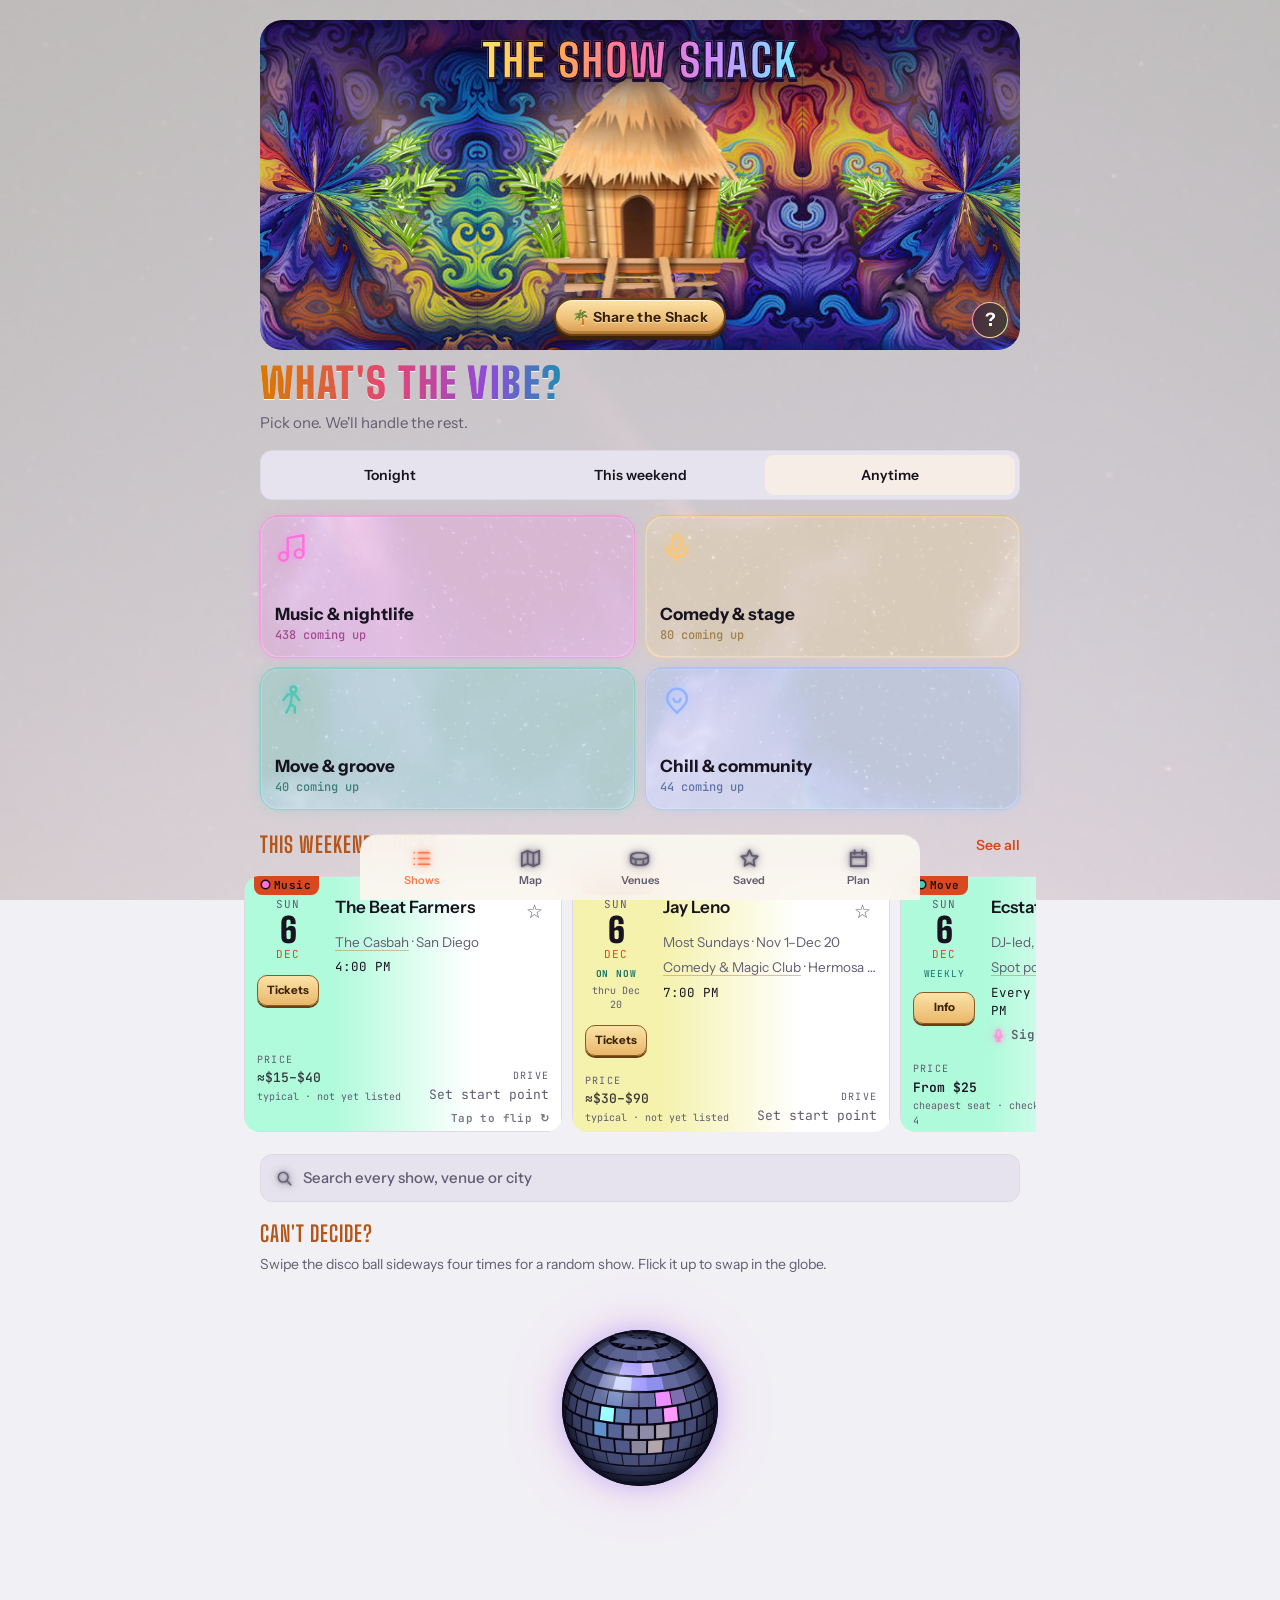
==== next.html @ 8b60d01c "Afters map layer includes pool spots (🎱, pink ring); hidden while the Pool chip is on so pins don't " ====
<!doctype html><html><head><meta charset=utf8><meta name=viewport content="width=device-width,initial-scale=1,viewport-fit=cover"><style>:root{color-scheme:light;box-sizing:border-box;padding-top:env(safe-area-inset-top,0px);padding-bottom:env(safe-area-inset-bottom,0px)}html{scroll-padding-top:env(safe-area-inset-top,0px)}body{margin:0;padding:0;font:14px -apple-system,BlinkMacSystemFont,sans-serif;background:#fff;color:#000}img{max-width:100%}[hidden]:not([hidden=until-found i]){display:none!important}</style><title>The Show Shack</title>
<link rel="stylesheet" href="app.css?v=22">
<link rel="stylesheet" href="b.css?v=21">
<link rel="stylesheet" href="night.css?v=5">
<script>window.NIGHT_BETA=true;window.NIGHT_HASH=location.hash;window.UI_B=true;document.documentElement.classList.add("ui-b");</script>
<link rel="manifest" href="manifest.webmanifest">
<link rel="apple-touch-icon" href="apple-touch-icon.png?v=2">
<link rel="icon" type="image/png" href="icon-192.png?v=2">
<meta name="apple-mobile-web-app-title" content="The Show Shack">
<meta name="apple-mobile-web-app-capable" content="yes">
<meta name="mobile-web-app-capable" content="yes">
<meta name="apple-mobile-web-app-status-bar-style" content="black-translucent">
<meta name="theme-color" content="#2a1b4a">
<meta name="description" content="SoCal shows, raves, comedy, open mics, ecstatic dance and more, with prices and drive times.">
<meta property="og:title" content="The Show Shack">
<meta property="og:description" content="SoCal shows with prices and drive times. No login needed.">
<meta property="og:image" content="https://lukegiannelli.github.io/showshack/icon-512.png">
</head><body>
<svg width="0" height="0" style="position:absolute" aria-hidden="true" focusable="false"><defs><symbol id="i-flame" viewBox="0 0 24 24"><path d="M12 2.5c.6 3-1.2 4.6-2.8 6.4C7.6 10.7 6 12.6 6 15.2c0 3.7 2.7 6.3 6 6.3s6-2.6 6-6.3c0-2.4-1.2-4.3-2.6-5.700-.3 1.4-1 2.3-2 2.800.5-3.700-.5-6.700-1.400-9.800Z"/><path d="M12 21.500c-1.700 0-3-1.200-3-3 0-1.700 1.300-2.500 2-3.800.7 1.200 2 1.800 2 3.800 0 1.800-.3 3-1 3Z"/></symbol><symbol id="i-car" viewBox="0 0 24 24"><path d="M3 16.5v-4l2-1 2-4.4c.3-.7.9-1.1 1.7-1.1h6.6c.8 0 1.4.4 1.7 1.1l2 4.4 2 1v4a1 1 0 0 1-1 1h-1.3M3 16.5a1 1 0 0 0 1 1h1.3M8.8 17.5h6.4M7 11.6h10M5.2 17.5a1.8 1.8 0 1 0 3.6 0 1.8 1.8 0 0 0-3.6 0M15.2 17.5a1.8 1.8 0 1 0 3.6 0 1.8 1.8 0 0 0-3.6 0"/></symbol><symbol id="i-fuel" viewBox="0 0 24 24"><path d="M5 21V4.5A1.5 1.5 0 0 1 6.5 3h6A1.5 1.5 0 0 1 14 4.5V21M4 21h11M7.5 6.5h4v3.5h-4zM14 9h2a2 2 0 0 1 2 2v5.2a1.5 1.5 0 0 0 3 0V9l-2.6-2.6"/></symbol><symbol id="i-food" viewBox="0 0 24 24"><path d="M6 3v6.5a2.5 2.5 0 0 0 5 0V3M8.5 3v18M17 21V3c-2.4 1.6-3.5 4.2-3.5 7.5H17"/></symbol><symbol id="i-drink" viewBox="0 0 24 24"><path d="M4 4h16l-8 9.5zM12 13.5V21M8 21h8M15.5 2.5L13 7.5"/></symbol><symbol id="i-home" viewBox="0 0 24 24"><path d="M3 11.5L12 3.5l9 8M5.5 10v10.5h13V10M10 20.5v-6h4v6"/></symbol><symbol id="i-money" viewBox="0 0 24 24"><path d="M12 3a9 9 0 1 0 0 18 9 9 0 0 0 0-18zM14.6 9.2c-.6-.9-1.6-1.3-2.6-1.3-1.5 0-2.6.8-2.6 2s1.2 1.7 2.6 2 2.6.8 2.6 2-1.1 2-2.6 2c-1 0-2-.4-2.6-1.3M12 6.2v1.7M12 16.1v1.7"/></symbol><symbol id="i-list" viewBox="0 0 24 24"><path d="M9 6h11M9 12h11M9 18h11M4.5 6h.01M4.5 12h.01M4.5 18h.01"/></symbol><symbol id="i-map" viewBox="0 0 24 24"><path d="M3 6.5l6-2.5 6 2.5 6-2.5v13.5l-6 2.5-6-2.5-6 2.5zM9 4v13.5M15 6.5V20"/></symbol><symbol id="i-venue" viewBox="0 0 24 24"><path d="M3 9.5c0-2 4-3.5 9-3.5s9 1.5 9 3.5v6c0 2-4 3.5-9 3.5s-9-1.5-9-3.5zM3 9.5c0 2 4 3.5 9 3.5s9-1.5 9-3.5M8 14.8v3.5M16 14.8v3.5"/></symbol><symbol id="i-dice" viewBox="0 0 24 24"><path d="M6 4h12a2 2 0 0 1 2 2v12a2 2 0 0 1-2 2H6a2 2 0 0 1-2-2V6a2 2 0 0 1 2-2zM8.5 8.5h.01M15.5 8.5h.01M12 12h.01M8.5 15.5h.01M15.5 15.5h.01"/></symbol><symbol id="i-chart" viewBox="0 0 24 24"><path d="M4 3.5V20h16.5M8 16v-4.5M12 16V7.5M16 16V10M20 16V5"/></symbol><symbol id="i-moon" viewBox="0 0 24 24"><path d="M20 14.5A8.5 8.5 0 1 1 9.5 4a7 7 0 0 0 10.5 10.5z"/></symbol><symbol id="i-sun" viewBox="0 0 24 24"><path d="M12 8a4 4 0 1 0 0 8 4 4 0 0 0 0-8zM12 2.5v2.2M12 19.3v2.2M2.5 12h2.2M19.3 12h2.2M5.3 5.3l1.6 1.6M17.1 17.1l1.6 1.6M18.7 5.3l-1.6 1.6M6.9 17.1l-1.6 1.6"/></symbol><symbol id="i-share" viewBox="0 0 24 24"><path d="M12 15V4M8 8l4-4 4 4M5 13v6.5h14V13"/></symbol><symbol id="i-mic" viewBox="0 0 24 24"><path d="M12 3a3 3 0 0 1 3 3v6a3 3 0 0 1-6 0V6a3 3 0 0 1 3-3zM6 11a6 6 0 0 0 12 0M12 17v4M9 21h6"/></symbol><symbol id="i-ticket" viewBox="0 0 24 24"><path d="M3.5 8V6.5h17V8a2.5 2.5 0 0 0 0 5v.5a2.5 2.5 0 0 0 0 4.5v1.5h-17V18a2.5 2.5 0 0 0 0-4.5V13a2.5 2.5 0 0 0 0-5zM14 6.5v2M14 11v2M14 15.5v2"/></symbol><symbol id="i-taxi" viewBox="0 0 24 24"><path d="M3 17v-4l2-1 2-4.2c.3-.7.9-1.1 1.7-1.1h6.6c.8 0 1.4.4 1.7 1.1l2 4.2 2 1v4a1 1 0 0 1-1 1h-1.3M3 17a1 1 0 0 0 1 1h1.3M8.8 18h6.4M7 12h10M10 3.2h4M5.2 18a1.8 1.8 0 1 0 3.6 0 1.8 1.8 0 0 0-3.6 0M15.2 18a1.8 1.8 0 1 0 3.6 0 1.8 1.8 0 0 0-3.6 0"/></symbol><symbol id="i-train" viewBox="0 0 24 24"><path d="M7.5 3h9A2.5 2.5 0 0 1 19 5.5v9a3.5 3.5 0 0 1-3.5 3.5h-7A3.5 3.5 0 0 1 5 14.5v-9A2.5 2.5 0 0 1 7.5 3zM5 11h14M8.5 18l-2 3M15.5 18l2 3M8.5 14.5h.01M15.5 14.5h.01"/></symbol><symbol id="i-parking" viewBox="0 0 24 24"><path d="M5 3h14a2 2 0 0 1 2 2v14a2 2 0 0 1-2 2H5a2 2 0 0 1-2-2V5a2 2 0 0 1 2-2zM9.5 17V7.5h3.8a2.8 2.8 0 0 1 0 5.6H9.5"/></symbol><symbol id="i-pin" viewBox="0 0 24 24"><path d="M9 3h6l-1 6 3 3.2v1.3H7v-1.3L10 9zM12 13.5V21"/></symbol><symbol id="i-sprout" viewBox="0 0 24 24"><path d="M12 21v-8M12 13c0-4-3-6-7-6 0 4 3 6 7 6zM12 15.5c0-3 2.5-5 6-5 0 3.5-2.5 5-6 5z"/></symbol><symbol id="i-hand" viewBox="0 0 24 24"><path d="M9 11.5V5.5a1.5 1.5 0 0 1 3 0V10M12 9.5V4.5a1.5 1.5 0 0 1 3 0V10M15 9.5V6.5a1.5 1.5 0 0 1 3 0v6c0 4.2-2.2 7.5-6.2 7.5-3 0-4.5-1.5-6-4L4 12.4a1.4 1.4 0 0 1 2.3-1.6L9 13.5"/></symbol><symbol id="i-palm" viewBox="0 0 24 24"><path d="M12.5 21c0-5.5.2-8.5 1-12M13.5 9C15.4 5.3 19 4.8 21 7c-3-.4-5.4.6-7.5 2zM13.5 9C11.6 5.3 8 4.3 4.5 6.2c3 .2 6 1.5 9 2.8zM13.5 9c-2.6.9-4 3.8-3.6 6.6M13.5 9c2.4 1.8 3.8 4.6 3.2 7.2"/></symbol><symbol id="i-bell" viewBox="0 0 24 24"><path d="M6 16.5V11a6 6 0 0 1 12 0v5.5l1.5 2h-15zM10 20.5a2 2 0 0 0 4 0"/></symbol><symbol id="i-cal" viewBox="0 0 24 24"><path d="M4 6h16v14H4zM4 10.5h16M8 3.5v4M16 3.5v4"/></symbol><symbol id="i-search" viewBox="0 0 24 24"><path d="M11 4.5a6.5 6.5 0 1 0 0 13 6.5 6.5 0 0 0 0-13zM16 16l5 5"/></symbol><symbol id="i-cloud" viewBox="0 0 24 24"><path d="M7 18a4 4 0 0 1-.5-8 5.5 5.5 0 0 1 10.6 1.2A3.4 3.4 0 0 1 17 18z"/></symbol><symbol id="i-partly" viewBox="0 0 24 24"><path d="M8.5 3v1.4M3 8.8h1.4M4.6 4.9l1 1M12.4 4.9l-1 1M5.3 12.6a3.6 3.6 0 1 1 6.4-2.9M9.8 21a3.6 3.6 0 0 1-.3-7.2 5 5 0 0 1 9.4 1.1A3.1 3.1 0 0 1 18.5 21z"/></symbol><symbol id="i-fog" viewBox="0 0 24 24"><path d="M7 14a4 4 0 0 1-.5-7.5 5.5 5.5 0 0 1 10.6 1A3.3 3.3 0 0 1 17 14zM5 17.5h14M8 21h8"/></symbol><symbol id="i-rain" viewBox="0 0 24 24"><path d="M7 15a4 4 0 0 1-.5-8 5.5 5.5 0 0 1 10.6 1.2A3.4 3.4 0 0 1 17 15zM8.5 18l-1 2.5M12.5 18l-1 2.5M16.5 18l-1 2.5"/></symbol><symbol id="i-snow" viewBox="0 0 24 24"><path d="M7 15a4 4 0 0 1-.5-8 5.5 5.5 0 0 1 10.6 1.2A3.4 3.4 0 0 1 17 15zM8.5 18.5h.01M12 20.5h.01M15.5 18.5h.01M8.5 21.5h.01M15.5 21.5h.01"/></symbol><symbol id="i-storm" viewBox="0 0 24 24"><path d="M7 15a4 4 0 0 1-.5-8 5.5 5.5 0 0 1 10.6 1.2A3.4 3.4 0 0 1 17 15zM12.8 12.5l-2.6 4h3l-2 4.5"/></symbol></defs></svg>
<script>const ni=(n,x)=>'<svg class="ni ni-'+n+(x||"")+'" viewBox="0 0 24 24" aria-hidden="true"><use href="#i-'+n+'"/></svg>';</script>


<meta name="claude:viewport-fit-sides" content="cover">
<link rel="preconnect" href="https://fonts.googleapis.com">
<link rel="stylesheet" href="https://fonts.googleapis.com/css2?family=Big+Shoulders+Display:wght@700;900&family=Instrument+Sans:wght@400;500;600&family=JetBrains+Mono:wght@400;600&display=swap">

<div class="wrap">
  <header>
    <div class="hutart" aria-hidden="false"><button type="button" class="hutbtn" id="hutBtn" aria-label="Play the Shack song" aria-pressed="false"><img src="hut.webp?v=2" alt="" draggable="false"></button></div>
    <h1 class="shack-title">The Show Shack</h1>
    <button type="button" class="shack-share" id="shareApp">🌴 Share the Shack</button>
    <button type="button" class="binfo-btn" id="bInfoBtn" aria-label="Where the Shack gets its info" aria-haspopup="dialog">?</button>
  </header>
  <p class="songcredit" id="songCredit" hidden>♪ “Brain Dance” Kevin MacLeod (incompetech.com) · <a href="https://creativecommons.org/licenses/by/4.0/" target="_blank" rel="noopener">CC BY 4.0</a></p>
  <div class="getapp" id="getApp" hidden>
    <img src="apple-touch-icon.png?v=2" alt="" width="40" height="40">
    <span><b>The Show Shack app</b><small>Free · opens full screen from your home screen</small></span>
    <button type="button" class="getbtn" id="getBtn">Get</button>
    <button type="button" class="getx" id="getX" aria-label="Not now">✕</button>
  </div>
  <div class="sheetbg" id="sheetBg" hidden></div>
  <div class="sheet" id="sheet" role="dialog" aria-modal="true" aria-labelledby="sheetTitle" hidden>
    <div class="grab"></div>
    <div class="sheethead"><img src="apple-touch-icon.png?v=2" alt="" width="56" height="56"><div><h2 id="sheetTitle">Get The Show Shack</h2><p>Free. No App Store, no login.</p></div></div>
    <div id="sheetBody"></div>
    <button type="button" class="sheetdone" id="sheetDone">Got it</button>
  </div>

  <section id="bHome" class="bhome" aria-label="Pick a vibe">
    <div class="bhello"><h2>What's the vibe?</h2><p>Pick one. We'll handle the rest.</p></div>
    <div class="bseg" id="bWhenHome" role="group" aria-label="When"></div>
    <div class="btiles" id="bTiles"></div>
    <div class="bpicks"><div class="bpicks-h"><h2 class="bsec">This weekend's picks</h2><button type="button" class="blink" id="bAllWeekend">See all</button></div><div class="bpick-row" id="bPicks"></div></div>
    <button type="button" class="bsearchall" id="bSearchAll"><svg class="ni" viewBox="0 0 24 24" aria-hidden="true"><use href="#i-search"/></svg> Search every show, venue or city</button>
    <div class="bspins" id="bSpins" hidden><div class="bpicks-h"><h2 class="bsec">Your disco picks</h2><button type="button" class="blink" id="bSpinClear">Clear</button></div><div class="bpick-row" id="bSpinRow"></div></div>
        <div class="bdisco-h"><h2 class="bsec">Can't decide?</h2><p>Swipe the disco ball sideways four times for a random show.</p></div>
  </section>
  <div class="bbar" id="bBar" hidden>
    <div class="bbar-top"><button type="button" class="bback" id="bBack" aria-label="Back to vibes"><svg viewBox="0 0 24 24" aria-hidden="true"><path d="m15 5-7 7 7 7"/></svg></button><div class="btitle"><h1 id="bTitle">Shows</h1><span class="blbl" id="bCount"></span></div></div>
    <div class="bseg" id="bWhenRes" role="group" aria-label="When"></div>
    <div class="bsubs" id="bSubs"></div>
    <div class="btools" id="bTools"><button type="button" class="chip bfbtn" id="bFilt" aria-expanded="false">Filters</button></div>
  </div>
  <div class="shack-meta">
    <p class="tagline">Concerts, raves, clubs, comedy, theater &amp; festivals across Southern California</p>
    <p class="stats"><span id="refreshed">Loading…</span><span class="dot">·</span><span id="count"></span></p>
  </div>

  <div class="bbudget-h"><h1>Plan your night</h1><p>Where you leave from, who's rolling with you, and what you want to spend. Drive times, the map rings and every Night out price use these.</p></div>
  <section class="start" aria-label="Starting point">
    <canvas class="waterfx" aria-hidden="true"></canvas>
    <div class="start-view" id="startView">
      <span class="label">Drive times from</span>
      <span id="startLabel" class="start-label">Not set</span>
      <button type="button" class="chip" id="startEdit">Set start point</button>
      <label class="range" for="carSel"><span class="label"><svg class="ni ni-car" viewBox="0 0 24 24" aria-hidden="true"><use href="#i-car"/></svg> Carpool</span>
        <select id="carSel"><option value="1">Just me</option><option value="2">2 people</option><option value="3">3 people</option><option value="4">4 people</option><option value="5">5 people</option></select></label>
      <div class="costbar">
        <label class="cf" for="mpgIn"><span class="label"><svg class="ni ni-fuel" viewBox="0 0 24 24" aria-hidden="true"><use href="#i-fuel"/></svg> Driver MPG</span><input id="mpgIn" type="number" inputmode="decimal" min="5" max="150" step="1"></label>
        <label class="cf" for="gasIn"><span class="label">$/gal</span><input id="gasIn" type="number" inputmode="decimal" min="1" max="15" step="0.05"></label>
        <label class="cf" for="foodSel"><span class="label"><svg class="ni ni-food" viewBox="0 0 24 24" aria-hidden="true"><use href="#i-food"/></svg> Food</span><select id="foodSel"><option value="0">Skip</option><option value="15">Quick bite ~$15</option><option value="30">Sit-down ~$30</option><option value="60">Nice dinner ~$60</option></select></label>
        <label class="cf" for="drinkSel"><span class="label"><svg class="ni ni-drink" viewBox="0 0 24 24" aria-hidden="true"><use href="#i-drink"/></svg> Drinks each</span><select id="drinkSel"><option value="0">None</option><option value="1">1</option><option value="2">2</option><option value="3">3</option><option value="4">4+</option></select></label>
        <label class="cf" for="homeSel"><span class="label"><svg class="ni ni-home" viewBox="0 0 24 24" aria-hidden="true"><use href="#i-home"/></svg> Getting home</span><select id="homeSel"><option value="drive">Sober driver</option><option value="ride">Rideshare</option><option value="transit">Transit</option></select></label>
        <label class="cf" for="budgetIn"><span class="label"><svg class="ni ni-money" viewBox="0 0 24 24" aria-hidden="true"><use href="#i-money"/></svg> Monthly fun budget $</span><input id="budgetIn" type="number" inputmode="numeric" min="0" step="10" placeholder="none"></label>
      </div>
      <button type="button" class="budget wbox" id="budgetBar" hidden><canvas class="waterfx" aria-hidden="true"></canvas></button>
      
    </div>
    <form class="start-form" id="startForm" hidden>
      <label for="startAddr" class="label">Your address or city</label>
      <div class="row">
        <input id="startAddr" type="text" autocomplete="street-address" placeholder="e.g. 123 Main St, Costa Mesa">
        <button type="submit" class="chip save" id="startSave">Save</button>
        <button type="button" class="chip" id="startCancel">Cancel</button>
      </div>
      <p class="hint" id="startMsg">Only you can see this. It's saved to your account, not shared with anyone the page is shared with.</p>
    </form>
  </section>

  <section class="add" aria-label="Add a show">
    <button type="button" class="chip save add-open" id="addOpen" hidden>＋ Add a show</button>
    <form id="addForm" class="add-form" hidden novalidate>
      <h2>Add a show</h2>
      <div class="grid">
        <label class="f wide" for="addTitle"><span class="label">Artist or event</span><input id="addTitle" type="text" placeholder="e.g. Friday night jazz jam"></label>
        <label class="f" for="addDate"><span class="label">Date</span><input id="addDate" type="date"></label>
        <label class="f" for="addTime"><span class="label">Time (optional)</span><input id="addTime" type="time"></label>
        <label class="f" for="addVenue"><span class="label">Venue</span><input id="addVenue" type="text" placeholder="e.g. Alex's Bar"></label>
        <label class="f" for="addCity"><span class="label">City</span><input id="addCity" type="text" placeholder="e.g. Long Beach"></label>
        <label class="f" for="addKind"><span class="label">Type</span><select id="addKind"><option value="concert">Concert</option><option value="club">Club / DJ night</option><option value="comedy">Comedy</option><option value="theater">Theater / arts</option><option value="festival">Festival / rave</option><option value="dance">Ecstatic dance</option><option value="contact">Contact improv</option><option value="sound">Sound bath</option><option value="drum">Drum circle</option></select></label>
        <label class="f" for="addGenre"><span class="label">Genre</span><select id="addGenre"><option value="">Not sure</option><option value="electronic">Electronic / house</option><option value="hiphop">Hip-hop / R&amp;B</option><option value="indie">Indie / rock</option><option value="reggae">Reggae / island</option><option value="latin">Latin</option><option value="pop">Pop / other</option></select></label>
        <label class="f" for="addPrice"><span class="label">Lowest price $ (optional)</span><input id="addPrice" type="number" min="0" step="1" inputmode="numeric" placeholder="0 = free"></label>
        <label class="f" for="addUrl"><span class="label">Link (optional)</span><input id="addUrl" type="url" placeholder="https://"></label>
      </div>
      <div class="row"><button type="submit" class="chip save" id="addSave">Continue on GitHub →</button><button type="button" class="chip" id="addCancel">Cancel</button></div>
      <p class="hint" id="addMsg">Only Luke can add shows. Added shows stay pinned to the top for everyone.</p>
    </form>
  </section>

  <div class="controls" role="region" aria-label="Filters">
    <label class="search" for="q">
      <svg width="18" height="18" viewBox="0 0 24 24" fill="none" stroke="currentColor" stroke-width="2.2" stroke-linecap="round" aria-hidden="true"><circle cx="11" cy="11" r="7"/><line x1="16.5" y1="16.5" x2="21" y2="21"/></svg>
      <input id="q" type="text" inputmode="search" enterkeyhint="search" autocomplete="off" placeholder="Search artist, venue or city" aria-label="Search artist, venue or city">
      <button type="button" id="qClear" hidden>Clear</button>
    </label>
    <div class="viewbar" id="viewBar"><span class="label">View</span>
      <button type="button" class="chip" id="vList" aria-pressed="true"><svg class="ni ni-list" viewBox="0 0 24 24" aria-hidden="true"><use href="#i-list"/></svg> List</button>
      <button type="button" class="chip" id="vMap" aria-pressed="false"><svg class="ni ni-map" viewBox="0 0 24 24" aria-hidden="true"><use href="#i-map"/></svg> Map</button>
      <button type="button" class="chip" id="vVen" aria-pressed="false"><svg class="ni ni-venue" viewBox="0 0 24 24" aria-hidden="true"><use href="#i-venue"/></svg> Venues</button>
      <button type="button" class="chip" id="vIns" aria-pressed="false" hidden><svg class="ni ni-chart" viewBox="0 0 24 24" aria-hidden="true"><use href="#i-chart"/></svg> Hivemind808 insights</button>
    </div>
    <div class="row" id="whenRow"><span class="label">When</span></div>
    <div class="row" id="kindRow"><span class="label">Show</span></div>
    <div class="row" id="genreRow"><span class="label">Genre</span></div>
    <div class="row">
      <label class="range" for="maxDrive"><span class="label">Max drive</span>
        <span class="rw"><input type="range" id="maxDrive" min="15" max="180" step="15" value="180"><i class="car" aria-hidden="true"></i></span>
        <output id="maxDriveOut">Any</output></label>
    </div>
    <div class="row" id="flagRow"><span class="label">Filter</span>
      <label class="range" for="sortBy"><span class="label">Sort</span>
        <select id="sortBy"><option value="date">Soonest</option><option value="drive">Closest</option><option value="price">Cheapest</option></select></label>
      <button type="button" class="chip" id="venueChip" aria-pressed="true" hidden></button>
    </div>
  </div>

  <button type="button" class="alertbar" id="alertBar" hidden></button>
  <section class="bmap" id="bMap" hidden aria-label="Show map">
    <div class="bmap-bar">
      <div class="bseg bmap-when" id="bMapWhen"></div>
      <div class="bmap-chips" id="bMapChips"></div>
    </div>
    <div class="bmap-stage">
      <div class="bmap-canvas" id="bMapCanvas" role="application" aria-label="Map of shows. Use the list under the map if you prefer."></div>
      <button type="button" class="bmap-start" id="bMapStart" hidden>📍 Set start point for drive rings</button>
      <div class="bmap-legend" id="bMapLegend" hidden></div>
      <div class="bmap-sheet" id="bMapSheet" hidden></div>
    </div>
    <div class="bmap-reach" id="bMapReach"></div>
  </section>
  <main id="list" class="list" aria-live="polite">
    <div class="empty"><strong>Loading shows…</strong>The list fills in from the daily refresh. Each row shows the date, venue, starting price and drive time from home.</div>
  </main>
  <section id="disco" class="disco" hidden aria-label="Surprise me">
    <div class="dstage">
      <div class="dball" id="dball" role="button" tabindex="0" aria-label="Surprise me: swipe the disco ball sideways four times">
        <canvas id="dcv" width="320" height="320"></canvas>
      </div>
      <i class="dflash"></i><div class="dsparks" id="dsparks"></div></div>
  </section>

</div>


<dialog class="binfo" id="bInfo" aria-labelledby="bInfoH">
  <div class="binfo-in">
    <button type="button" class="binfo-x" data-close aria-label="Close">✕</button>
    <p class="binfo-kick"><img class="bshack-ic" src="hut.webp?v=2" alt="">behind the shack</p>
    <h2 id="bInfoH">How the Shack knows</h2>
    <div class="binfo-stats"><span><b data-t="n">—</b>listings</span><span><b data-t="upd">daily</b>last refresh</span><span><b data-t="tmn">—</b>Ticketmaster checks</span></div>
    <ul class="binfo-list">
      <li><i aria-hidden="true">📡</i><div><b>Pulled from the source, every morning</b><p>Venue calendars and ticket sites (Ticketmaster, Gametime, TickPick, Eventbrite, Songkick, venue pages) get re-read daily. Shows that already happened drop off on their own.</p></div></li>
      <li><i aria-hidden="true">🏷️</i><div><b>Prices wear their date</b><p>“From $X · checked Nov 4” is the cheapest seat on that day. A “≈” price is a typical range, not a live listing. <span data-t="tm"></span></p></div></li>
      <li><i aria-hidden="true">🔁</i><div><b>Weekly nights get spot-checked</b><p>Of the <span data-t="rec">weekly and monthly series</span>, a batch gets re-checked every week. Older listings carry a “call ahead” note on the card.</p></div></li>
      <li><i aria-hidden="true">🎟️</i><div><b>The Shack doesn't sell tickets</b><p>Tickets and Info buttons go straight to the seller or organizer. Their price, their final say.</p></div></li>
    </ul>
    <p class="binfo-f">Artist names, logos and venue names belong to their owners and are shown just to help you find shows. If something should come down, tell Luke and it will.</p>
    <p class="binfo-f">Plans change last-minute. Peek at the seller's page before you buy or drive. Spot something off? Tell Luke 🤙</p>
    <button type="button" class="binfo-ok" data-close>Got it</button>
  </div>
</dialog>
<nav class="btabs" id="bTabs" aria-label="Sections">
  <button type="button" data-tab="shows" aria-current="page"><svg class="ni" viewBox="0 0 24 24" aria-hidden="true"><use href="#i-list"/></svg>Shows</button>
  <button type="button" data-tab="map"><svg class="ni" viewBox="0 0 24 24" aria-hidden="true"><use href="#i-map"/></svg>Map</button>
  <button type="button" data-tab="venues"><svg class="ni" viewBox="0 0 24 24" aria-hidden="true"><use href="#i-venue"/></svg>Venues</button>
  <button type="button" data-tab="saved"><svg class="ni" viewBox="0 0 24 24" aria-hidden="true"><path d="m12 3.5 2.6 5.4 5.9.8-4.3 4.1 1 5.8L12 16.8l-5.2 2.8 1-5.8-4.3-4.1 5.9-.8Z"/></svg>Saved</button>
  <button type="button" data-tab="budget"><svg class="ni" viewBox="0 0 24 24" aria-hidden="true"><use href="#i-cal"/></svg>Plan</button>
</nav>
<script src="app.js?v=23"></script>
<script src="b.js?v=18"></script>
<script src="night.js?v=5"></script>

<div id="bgfx" aria-hidden="true"><canvas></canvas><div class="ovl"></div></div>
<canvas id="nebfx" aria-hidden="true"></canvas>
<script src="bg.js?v=2"></script>

<script src="water.js?v=10"></script>

<script src="disco.js?v=4"></script>
<script src="nebula.js?v=12"></script>
</body></html>
---- app.css ----
/* Layout: a gig-listing column. Date stub on the left of each row, details right, drive + price as the scan line. */
:root{
  --bg:#F1F0F5; --surface:#FFFFFF; --ink:#17141F; --muted:#615C70; --line:#DCD9E4;
  --accent:#D9481F; --accent-ink:#FFFFFF; --drive:#14756B; --chip:#E6E3EE; --bee:#F2B705; --wing:#D5E8F2; --ov:rgba(241,240,245,.87); --glass:rgba(241,240,245,.5); --tintA:.34;
  --sold:#9A2F2F;
  --display:"Big Shoulders Display", "Arial Narrow", Impact, sans-serif;
  --body:"Instrument Sans", system-ui, -apple-system, "Segoe UI", sans-serif;
  --mono:"JetBrains Mono", ui-monospace, Menlo, Consolas, monospace;
}
@media (prefers-color-scheme: dark){:root:not([data-theme="light"]){
  --bg:#121019; --surface:#1C1926; --ink:#EEEBF5; --muted:#A39DB3; --line:#2E2A3A;
  --accent:#FF7A4D; --accent-ink:#1A0E08; --drive:#4FC7B6; --chip:#2A2636; --sold:#F08A8A; --bee:#FFC83D; --wing:#3A4A5C; --ov:rgba(18,16,25,.85); --glass:rgba(18,16,25,.5); --tintA:.38; color-scheme:dark}}
:root[data-theme="dark"]{
  --bg:#121019; --surface:#1C1926; --ink:#EEEBF5; --muted:#A39DB3; --line:#2E2A3A;
  --accent:#FF7A4D; --accent-ink:#1A0E08; --drive:#4FC7B6; --chip:#2A2636; --sold:#F08A8A; --bee:#FFC83D; --wing:#3A4A5C; --ov:rgba(18,16,25,.85); --glass:rgba(18,16,25,.5); --tintA:.38; color-scheme:dark}
*{box-sizing:border-box}
body{background:linear-gradient(var(--ov),var(--ov)),var(--sky) center top/100% auto no-repeat,#120F2A;color:var(--ink);font-family:var(--body);font-size:15px;line-height:1.45;
  padding-left:max(16px, env(safe-area-inset-left,0px));padding-right:max(16px, env(safe-area-inset-right,0px));padding-block:20px 48px}
.wrap{max-width:760px;margin:0 auto;display:flex;flex-direction:column;gap:18px}
header h1{font-family:var(--display);font-weight:900;font-size:clamp(40px,10vw,64px);line-height:.9;margin:0;letter-spacing:.5px;text-transform:uppercase;text-wrap:balance}
header h1 span{color:var(--accent)}
:root{--wave:url("wave.jpg?v=1");--sky:url("sky.jpg?v=1")}
header{background:var(--wave) center 20%/cover no-repeat;border-radius:14px;padding:22px 16px;display:flex;flex-direction:column;align-items:flex-start;gap:10px;box-shadow:0 1px 0 var(--line)}
header h1{background:var(--ink);color:var(--bg);padding:8px 14px 6px;border-radius:10px}
header .sub{margin-top:0;background:var(--surface);color:var(--muted);padding:6px 12px;border-radius:8px}

.sub{color:var(--muted);font-size:13px;margin-top:8px;display:flex;flex-wrap:wrap;gap:4px 12px}
.sub b{color:var(--ink);font-weight:600}
.controls{display:flex;flex-direction:column;gap:10px;position:sticky;top:env(safe-area-inset-top,0px);background:var(--glass);-webkit-backdrop-filter:blur(16px) saturate(1.3);backdrop-filter:blur(16px) saturate(1.3);margin-inline:calc(-1 * max(16px, env(safe-area-inset-left, 0px)));padding-inline:max(16px, env(safe-area-inset-left, 0px));padding-block:10px;z-index:5;border-bottom:1px solid var(--line)}
body::before{content:"";position:fixed;inset:0 0 auto;height:env(safe-area-inset-top,0px);z-index:10;background:var(--glass);-webkit-backdrop-filter:blur(16px);backdrop-filter:blur(16px)}
.controls{position:static;background:transparent;-webkit-backdrop-filter:none;backdrop-filter:none;border-bottom-color:transparent}
.controls.snap{transition:transform .22s cubic-bezier(.2,.7,.3,1),background-color .2s}
.controls.stuck{background:var(--glass);-webkit-backdrop-filter:blur(16px) saturate(1.3);backdrop-filter:blur(16px) saturate(1.3);border-bottom-color:var(--line)}
.controls.away{transform:translateY(calc(-100% - env(safe-area-inset-top,0px) - 4px))}
#ctlTop{height:1px;margin-bottom:-19px}
@media (prefers-reduced-motion:reduce){.controls,.controls.snap{transition:none}}
.row{display:flex;flex-wrap:wrap;gap:6px;align-items:center}
.label{font-family:var(--mono);font-size:10.5px;letter-spacing:.12em;text-transform:uppercase;color:var(--muted);margin-right:4px}
.chip{font:500 13px var(--body);border:1px solid transparent;background:var(--chip);color:var(--ink);padding:6px 11px;border-radius:999px;cursor:pointer}
.chip[aria-pressed="true"]{background:var(--ink);color:var(--bg)}
.chip:focus-visible,select:focus-visible,input:focus-visible,a:focus-visible{outline:2px solid var(--accent);outline-offset:2px}
select{font:500 13px var(--body);background:var(--chip);color:var(--ink);border:0;border-radius:8px;padding:6px 8px}
.range{display:flex;align-items:center;gap:8px;font-size:13px}
.range input{width:140px;accent-color:var(--accent)}
.range output{font-family:var(--mono);font-variant-numeric:tabular-nums;min-width:62px}
.month{font-family:var(--display);font-weight:700;font-size:26px;text-transform:uppercase;letter-spacing:.04em;margin:14px 0 4px;color:var(--muted)}
.list{display:flex;flex-direction:column;gap:10px}
.ev{display:grid;grid-template-columns:64px 1fr;gap:14px;background:var(--surface);border:1px solid var(--line);border-radius:10px;padding:12px}
.stub{display:flex;flex-direction:column;align-items:center;justify-content:flex-start;border-right:1px dashed var(--line);padding-right:12px;font-variant-numeric:tabular-nums}
.stub .dow{font-family:var(--mono);font-size:11px;letter-spacing:.1em;color:var(--muted)}
.stub .day{font-family:var(--display);font-weight:900;font-size:34px;line-height:1}
.stub .mon{font-family:var(--mono);font-size:11px;letter-spacing:.1em;color:var(--accent)}
.stub .thru{font-family:var(--mono);font-size:10px;color:var(--muted);margin-top:4px;text-align:center}
.body{min-width:0;display:flex;flex-direction:column;gap:6px}
.top{display:flex;gap:8px;align-items:flex-start;justify-content:space-between}
.ev h3{margin:0;font-size:17px;line-height:1.25;font-weight:600;text-wrap:balance}
.kind{flex:none;font-family:var(--mono);font-size:10px;letter-spacing:.1em;text-transform:uppercase;padding:3px 7px;border-radius:4px;background:var(--chip);color:var(--muted)}
.kind.fest{background:var(--accent);color:var(--accent-ink)}
.kind.mic{background:transparent;color:var(--drive);border:1px solid var(--drive)}
.kind.club{background:var(--ink);color:var(--bg)}
.kind.comedy{background:var(--bee);color:#1A1405}
.kind.theater{background:transparent;color:var(--accent);border:1px solid var(--accent)}
.kind.dance{background:var(--wing);color:var(--ink)}
.sides{grid-column:1/-1;display:flex;justify-content:space-between;align-items:flex-end;gap:12px;border-top:1px dashed var(--line);padding-top:8px;font-family:var(--mono);font-size:13px;font-variant-numeric:tabular-nums}
.side{display:flex;flex-direction:column;gap:2px;min-width:0}
.side.r{align-items:flex-end;text-align:right}
.sl{font-size:10px;letter-spacing:.12em;text-transform:uppercase;color:var(--muted)}
.side .price{font-weight:600;color:var(--ink)}
.side .drive{font-weight:600;color:var(--drive)}
.side .na{color:var(--muted)}
.side .est{font-weight:500;opacity:.85}
.side .pn{font-size:10px;color:var(--muted)}
.side .sold{color:var(--sold);font-weight:600}
/* card tint: left half = price, right half = drive time; green cheap/close to red pricey/far, blended in the middle */
.ev{background:linear-gradient(90deg,var(--lc,transparent) 0%,var(--lc,transparent) 28%,var(--rc,transparent) 72%,var(--rc,transparent) 100%),var(--surface)}
.legend{align-self:flex-start;display:flex;flex-wrap:wrap;align-items:center;gap:6px 10px;margin:0;padding:7px 12px;border-radius:8px;background:var(--surface);border:1px solid var(--line);font-size:12.5px;color:var(--muted)}
.legend b{color:var(--ink);font-weight:600}
.lg-bar{flex:none;width:72px;height:8px;border-radius:4px;background:linear-gradient(90deg,hsl(130 70% 45%),hsl(60 85% 50%),hsl(0 80% 52%))}
/* lock the page to vertical scrolling: nothing may be wider than the screen */
html{overflow-x:clip;overscroll-behavior-x:none;touch-action:pan-y pinch-zoom}
body{overflow-x:clip;overscroll-behavior-x:none}
.top h3{flex:1;min-width:0;overflow-wrap:anywhere}
.where,.note,.facts{min-width:0;overflow-wrap:anywhere}
.range{min-width:0;max-width:100%}
select{min-width:0;max-width:100%;text-overflow:ellipsis}
#venueSel{max-width:min(62vw,280px)}
.starbtn{flex:none;width:36px;height:36px;margin:-8px -8px 0 -2px;border:0;background:transparent;color:var(--muted);font-size:24px;line-height:1;cursor:pointer;border-radius:8px;transition:transform .15s}
.starbtn[aria-pressed="true"]{color:var(--accent)}
.starbtn:active{transform:scale(1.25)}
.starbtn:focus-visible{outline:2px solid var(--accent);outline-offset:0}
.stub .every{font-family:var(--mono);font-size:9.5px;letter-spacing:.08em;color:var(--drive);margin-top:4px;text-align:center;text-transform:uppercase}
.note{font-size:12px;color:var(--muted)}
.where{color:var(--muted);font-size:13.5px}
.facts{display:flex;flex-wrap:wrap;gap:6px 16px;font-family:var(--mono);font-size:12.5px;font-variant-numeric:tabular-nums}
.facts .drive{color:var(--drive);font-weight:600}
.facts .price{font-weight:600}
.facts .na{color:var(--muted);font-weight:400}
.facts .sold{color:var(--sold);font-weight:600}
.tags{display:flex;flex-wrap:wrap;gap:4px}
.tag{font-size:11.5px;color:var(--muted);border:1px solid var(--line);border-radius:999px;padding:1px 8px}
.links{display:flex;flex-wrap:wrap;gap:8px;margin-top:2px}
.links a{font:600 13px var(--body);text-decoration:none;padding:6px 12px;border-radius:7px;border:1px solid var(--line);color:var(--ink)}
/* Show Shack header: hut art fills the card, gradient title above the roof */
header{background:#1a0f33;isolation:isolate;aspect-ratio:1/1.25;max-height:640px;padding:18px 14px 14px;align-items:stretch;justify-content:space-between;gap:0;overflow:hidden;position:relative}
header::before{content:"";position:absolute;inset:0 0 auto 0;height:34%;background:linear-gradient(180deg,rgba(14,8,32,.55),rgba(14,8,32,0));pointer-events:none}
header h1.shack-title{position:relative;background:linear-gradient(90deg,#FFE66D 0%,#FFB347 22%,#FF6FA5 48%,#D08CFF 72%,#6FF0FF 100%);-webkit-background-clip:text;background-clip:text;color:transparent;-webkit-text-stroke:1.6px #170b2e;paint-order:stroke fill;filter:drop-shadow(0 3px 0 #170b2e) drop-shadow(0 0 14px rgba(10,4,24,.7));padding:0;border-radius:0;text-align:center;font-size:clamp(26px,8.4vw,58px);line-height:1;letter-spacing:1.5px;max-width:100%;padding:0 .12em;white-space:nowrap;text-wrap:nowrap;align-self:center}
header .sub{position:relative;background:rgba(18,10,38,.74);-webkit-backdrop-filter:blur(8px);backdrop-filter:blur(8px);color:#ddd6ee;border:1px solid rgba(255,255,255,.14);border-radius:12px;padding:8px 12px;margin-top:auto}
header .sub b{color:#fff}
header .sub .sharebtn{color:#fff;border-color:rgba(255,255,255,.35);background:rgba(255,255,255,.08)}
header .shack-share{position:relative;align-self:center;font:800 15px var(--body);letter-spacing:.3px;color:#3b2208;padding:11px 22px;border-radius:999px;cursor:pointer;
  background:repeating-linear-gradient(90deg,rgba(120,72,20,.10) 0 3px,rgba(255,255,255,0) 3px 9px),linear-gradient(180deg,#FBE3A8 0%,#EFC27A 55%,#D99A4E 100%);
  border:2px solid #6b3f12;box-shadow:inset 0 1px 0 rgba(255,255,255,.7),inset 0 -3px 0 rgba(107,63,18,.35),0 4px 0 #3b2208,0 8px 18px rgba(10,4,24,.55);
  text-shadow:0 1px 0 rgba(255,255,255,.55);transition:transform .08s,box-shadow .08s}
header .shack-share:active{transform:translateY(3px);box-shadow:inset 0 1px 0 rgba(255,255,255,.7),inset 0 -3px 0 rgba(107,63,18,.35),0 1px 0 #3b2208,0 4px 10px rgba(10,4,24,.5)}
.shack-meta{display:none;text-align:center;padding:10px 12px 2px;text-shadow:0 0 10px var(--bg),0 0 4px var(--bg)}
.shack-meta p{margin:0}
.shack-meta .tagline{font:600 14px var(--body);color:var(--ink);letter-spacing:.2px}
.shack-meta .stats{margin-top:3px;font-size:12.5px;color:var(--muted);display:flex;justify-content:center;gap:6px;flex-wrap:wrap}
.shack-meta .stats b{color:var(--ink)}

h1 .logo{height:1.05em;width:1.05em;border-radius:22%;vertical-align:-0.12em;margin-right:.3em}
.links a.tix{background:var(--ink);color:var(--bg);border-color:var(--ink)}
.sharebtn{font:600 13px var(--body);padding:6px 12px;border-radius:7px;border:1px solid var(--line);background:transparent;color:var(--ink);cursor:pointer}
.sub .sharebtn{padding:3px 10px;font-size:12px}
.card.hl .face{outline:3px solid var(--bee);outline-offset:2px;transition:outline-color 2s}
.copybox{position:fixed;left:12px;right:12px;bottom:calc(12px + env(safe-area-inset-bottom,0px));z-index:50;background:var(--surface);border:1px solid var(--line);border-radius:10px;padding:10px;box-shadow:0 6px 24px rgba(0,0,0,.18)}
.copybox textarea{width:100%;min-height:70px;font:13px var(--body);box-sizing:border-box}
.copybox button{margin-top:6px}
.search{display:flex;align-items:center;gap:8px;background:var(--surface);border:1px solid var(--line);border-radius:10px;padding:0 12px}
.search:focus-within{border-color:var(--accent)}
.search svg{flex:none;color:var(--muted)}
.search input{flex:1;min-width:0;border:0;outline:0;background:transparent;font:500 16px var(--body);color:var(--ink);padding:10px 0}
.search input::placeholder{color:var(--muted)}
.search button{flex:none;border:0;background:var(--chip);color:var(--ink);font:600 12px var(--body);border-radius:999px;padding:4px 10px;cursor:pointer}
.listen summary{list-style:none;cursor:pointer;font:600 13px var(--body);padding:6px 12px;border-radius:7px;border:1px solid var(--line);color:var(--ink);user-select:none}
.listen summary::-webkit-details-marker{display:none}
.listen summary:focus-visible{outline:2px solid var(--accent);outline-offset:2px}
.listen[open]{flex-basis:100%;order:1}
.listen[open] summary{display:inline-block;background:var(--chip)}
.listen .lm{display:flex;flex-wrap:wrap;gap:6px;margin-top:8px}
.links .listen .lm a{font-size:12.5px;padding:5px 11px}
.empty{background:var(--surface);border:1px dashed var(--line);border-radius:10px;padding:22px;color:var(--muted)}
.empty strong{display:block;color:var(--ink);font-size:16px;margin-bottom:4px}
.start{background:var(--surface);border:1px solid var(--line);border-radius:10px;padding:10px 12px}
.start-view{display:flex;flex-wrap:wrap;align-items:center;gap:6px 10px}
.start-label{font-weight:600;min-width:0;overflow-wrap:anywhere}
.start-form{display:flex;flex-direction:column;gap:8px}
.start-form input{flex:1 1 220px;min-width:0;font:500 15px var(--body);color:var(--ink);background:var(--bg);border:1px solid var(--line);border-radius:8px;padding:8px 10px}
.chip.save{background:var(--accent);color:var(--accent-ink)}
.chip:disabled{opacity:.6;cursor:default}
.hint{margin:0;font-size:12.5px;color:var(--muted)}
.hint.err{color:var(--sold)}
.foot{color:var(--muted);font-size:12px;border-top:1px solid var(--line);padding-top:12px}
@media (max-width:420px){.ev{grid-template-columns:52px 1fr;gap:10px}.stub .day{font-size:28px}.range input{width:110px}}
.add{display:flex;flex-direction:column;gap:10px}
.add-open{align-self:flex-start}
.add-form{background:var(--surface);border:1px solid var(--accent);border-radius:10px;padding:14px;display:flex;flex-direction:column;gap:12px}
.add-form h2{margin:0;font-family:var(--display);font-weight:700;font-size:24px;text-transform:uppercase;letter-spacing:.04em}
.add-form .grid{display:grid;grid-template-columns:repeat(auto-fit,minmax(150px,1fr));gap:10px}
.add-form .f{display:flex;flex-direction:column;gap:4px;min-width:0}
.add-form .f.wide{grid-column:1/-1}
.add-form input,.add-form select{width:100%;min-width:0;font:500 15px var(--body);color:var(--ink);background:var(--bg);border:1px solid var(--line);border-radius:8px;padding:8px 10px}
.ev.pick{border:1.5px solid var(--accent)}
.star{color:var(--accent)}
.month.pickh{color:var(--accent)}
.who{font-family:var(--mono);font-size:11px;letter-spacing:.06em;color:var(--accent);text-transform:uppercase}
.links button.rm{font:600 13px var(--body);padding:6px 12px;border-radius:7px;border:1px solid var(--line);background:transparent;color:var(--muted);cursor:pointer}
@media (prefers-reduced-motion:no-preference){.ev{transition:border-color .15s}.ev:hover{border-color:var(--muted)}}
.viewbar{display:flex;gap:6px;align-items:center;flex-wrap:wrap}
.alertbar{display:flex;align-items:center;gap:10px;background:var(--surface);border:1.5px solid var(--accent);border-radius:10px;padding:10px 12px;font-size:13.5px;cursor:pointer;text-align:left;color:var(--ink);font-family:var(--body);width:100%}
.alertbar b{color:var(--accent)}
.badge{font-family:var(--mono);font-size:11px;font-weight:600;padding:2px 7px;border-radius:4px;align-self:flex-start}
.badge.down{background:hsl(150 70% 40% / .16);color:hsl(150 70% 30%)}
.badge.up{background:hsl(10 80% 50% / .14);color:hsl(10 75% 42%)}
.badge.sale{background:hsl(45 95% 50% / .2);color:hsl(35 80% 30%)}
.tag.local{border-color:var(--drive);color:var(--drive)}
.tag.transit{border-color:hsl(140 55% 40%);color:hsl(140 55% 35%)}
.surprise{display:flex;flex-wrap:wrap;align-items:center;gap:8px;background:var(--surface);border:1.5px dashed var(--accent);border-radius:10px;padding:10px 12px;font-size:14px}
.surprise b{font-family:var(--display);text-transform:uppercase;letter-spacing:.04em;font-size:18px}
.scout{width:100%;border-collapse:collapse;font-size:12.5px}
.scout th{text-align:left;font-family:var(--mono);font-size:10px;letter-spacing:.08em;text-transform:uppercase;color:var(--muted);padding:4px 6px;border-bottom:1px solid var(--line)}
.scout td{padding:6px;border-bottom:1px dashed var(--line);vertical-align:top}
.scout td.n{font-family:var(--mono);white-space:nowrap}
.scout a{color:var(--accent);font-weight:600;text-decoration:none;white-space:nowrap}
.scoutwrap{overflow-x:auto;max-width:100%}
.scl{display:flex;flex-direction:column}
.links button.share{font:600 13px var(--body);padding:6px 12px;border-radius:7px;border:1px solid var(--line);background:transparent;color:var(--ink);cursor:pointer}
.sharebox{flex-basis:100%;font-size:12.5px;background:var(--chip);border-radius:8px;padding:8px 10px;white-space:pre-wrap;user-select:all}
.vol{font-size:12.5px}
.vol a{color:var(--accent);font-weight:600;text-decoration:none}
.clash{display:flex;flex-direction:column;gap:10px}
.clash .row select,.clash .row input{font:500 14px var(--body);background:var(--chip);color:var(--ink);border:0;border-radius:8px;padding:6px 8px}
.strip{display:grid;grid-template-columns:repeat(7,1fr);gap:4px}
.strip button{border:1px solid var(--line);background:var(--surface);border-radius:8px;padding:6px 2px;font:600 12px var(--mono);color:var(--ink);cursor:pointer;display:flex;flex-direction:column;align-items:center;gap:2px}
.strip button[aria-pressed="true"]{border-color:var(--accent);box-shadow:0 0 0 1.5px var(--accent)}
.strip .c{font-size:15px}
.cl-item{font-size:13px;padding:6px 0;border-bottom:1px dashed var(--line)}
.cl-item b{font-weight:600}
.sc{padding:10px 0;border-bottom:1px dashed var(--line);display:flex;flex-direction:column;gap:3px;font-size:13px;min-width:0;overflow-wrap:anywhere}
.sch{display:flex;justify-content:space-between;gap:8px;align-items:baseline}
.sch .n{font-family:var(--mono);font-size:12px;color:var(--muted);white-space:nowrap}
.scr{display:grid;grid-template-columns:92px 1fr;gap:8px}
.scr .k{font-family:var(--mono);font-size:10px;letter-spacing:.08em;text-transform:uppercase;color:var(--muted);padding-top:2px}
.sc a{color:var(--accent);font-weight:600;text-decoration:none}
.ins .sm{margin:0}
.tag.age{border-style:dashed}
.facts .night{color:var(--ink)}
.facts .leave{color:var(--accent);font-weight:600}
.lm a.cal{display:inline-block}
.map{background:var(--surface);border:1px solid var(--line);border-radius:12px;padding:10px;display:flex;flex-direction:column;gap:8px}
.map svg{width:100%;height:auto;display:block;border-radius:8px;touch-action:pan-y}
.map .sea{fill:hsl(205 60% 88%)}.map .land{fill:hsl(45 30% 96%);stroke:hsl(205 30% 70%);stroke-width:2}
.map .border{stroke:hsl(0 0% 60%);stroke-dasharray:4 4;stroke-width:1;fill:none}
.map .city{font:600 11px var(--body);fill:hsl(220 10% 45%)}
.map .pin{stroke:var(--surface);stroke-width:3;cursor:pointer}
.map .home{fill:var(--accent);stroke:#fff;stroke-width:4}
.map .cnt{font:700 9px var(--mono);fill:#111;pointer-events:none}
.map .mhint{font-size:12.5px;color:var(--muted);margin:0}
.ins{display:flex;flex-direction:column;gap:12px}
.ins section{background:var(--surface);border:1px solid var(--line);border-radius:12px;padding:12px 14px}
.ins h2{margin:0 0 4px;font-family:var(--display);font-size:20px;text-transform:uppercase;letter-spacing:.04em}
.ins h3{margin:0 0 8px;font-size:15px}
.ins .sm{font-size:12.5px;color:var(--muted);margin:0 0 8px}
.bar{display:grid;grid-template-columns:34% 1fr 8.6em;gap:8px;align-items:center;font-size:13px;margin:4px 0}
.bar .t{height:10px;border-radius:5px;background:var(--chip);overflow:hidden}.bar .t i{display:block;height:100%;background:var(--accent);border-radius:5px}
.bar .v{text-align:right;font-family:var(--mono);font-variant-numeric:tabular-nums;font-size:12.5px;white-space:nowrap}
.bar .k{overflow:hidden;text-overflow:ellipsis;white-space:nowrap}
@media (prefers-color-scheme:dark){:root:not([data-theme="light"]) .map .sea{fill:hsl(210 35% 22%)}:root:not([data-theme="light"]) .map .land{fill:hsl(230 12% 15%);stroke:hsl(210 25% 35%)}:root:not([data-theme="light"]) .map .city{fill:hsl(220 10% 70%)}:root:not([data-theme="light"]) .badge.down{color:hsl(150 60% 65%)}:root:not([data-theme="light"]) .badge.up{color:hsl(10 80% 70%)}:root:not([data-theme="light"]) .badge.sale{color:hsl(45 90% 70%)}}

/* ---- planning box: beach water, animated ---- */
.start{position:relative;overflow:hidden;isolation:isolate;border-color:rgba(255,255,255,.28);background:#6d7fa8 url(water.jpg?v=1) center/100% 100% no-repeat}
.start>:not(.waterfx){position:relative;z-index:1}
.start>.waterfx{position:absolute;inset:0;z-index:0;width:100%;height:100%;display:block;pointer-events:none}
.start::after{content:"";position:absolute;inset:0;z-index:0;pointer-events:none;background:linear-gradient(180deg,rgba(28,18,40,.34),rgba(28,18,40,.46))}
.start .label{text-shadow:0 0 2px rgba(20,10,30,.95),0 1px 8px rgba(20,10,30,.85)}
.start .start-label,.start .hint{text-shadow:0 1px 6px rgba(20,10,30,.7)}

/* ---- neon icons ---- */
.ni{width:1.2em;height:1.2em;vertical-align:-.24em;flex:none;fill:none;stroke:currentColor;stroke-width:1.8;stroke-linecap:round;stroke-linejoin:round;overflow:visible;filter:drop-shadow(0 0 1.5px currentColor) drop-shadow(0 0 5px color-mix(in srgb,currentColor 70%,transparent))}
.ni-mic{color:#ff8fd8}.ni-car{color:#5ee7ff}.ni-fuel{color:#ff9a3d}.ni-food{color:#ffd166}.ni-drink{color:#ff5fa8}.ni-home{color:#ffb347}.ni-money{color:#5dff9a}.ni-list{color:#e8e1ff}.ni-map{color:#5ee7ff}.ni-venue{color:#b69cff}.ni-dice{color:#ff6fb5}.ni-chart{color:#5ee7ff}.ni-moon{color:#b69cff}.ni-sun{color:#ffd23f}.ni-ticket{color:#ff6fb5}.ni-taxi{color:#ffe14d}.ni-train{color:#5ee7ff}.ni-pin{color:#ff5d73}.ni-parking{color:#6ea8ff}.ni-sprout{color:#6bff8f}.ni-hand{color:#ffb347}.ni-palm{color:#6bff8f}.ni-bell{color:#ffd23f}.ni-cal{color:#5ee7ff}.ni-search{color:#e8e1ff}.ni-cloud{color:#bfe3ff}.ni-partly{color:#ffd23f}.ni-fog{color:#bfe3ff}.ni-rain{color:#5ee7ff}.ni-snow{color:#e8f4ff}.ni-storm{color:#ffe14d}
.chip[aria-pressed="true"] .ni,.chip.save .ni,.daybtn .ni{color:#3a2347;filter:none}
.chip[aria-pressed="true"] .ni-pin{fill:rgba(58,35,71,.35)}
[aria-pressed="true"] .ni-pin{fill:color-mix(in srgb,currentColor 45%,transparent)}
.cdot{display:inline-block;width:.7em;height:.7em;border-radius:50%;vertical-align:-.04em;margin-right:2px}
.cdot.r{background:#ff4d6d;box-shadow:0 0 6px #ff4d6d}.cdot.o{background:#ff9a3d;box-shadow:0 0 6px #ff9a3d}.cdot.w{background:#e8e1ff;box-shadow:0 0 5px #e8e1ff}
/* ---- carpool cost bar ---- */
.costbar{flex-basis:100%;display:flex;flex-wrap:wrap;gap:8px 12px;align-items:center;padding-top:4px}
/* even spacing around the search bar: drop the empty add-a-show slot, 18px above and below */
.add:has(> #addOpen[hidden]):has(> #addForm[hidden]){display:none}
.add{display:none!important}   /* "Add a show" is switched off for now */
.controls{margin-top:-10px}
.controls .search{margin-bottom:8px}
.cf{display:flex;align-items:center;gap:6px}
.cf input{width:64px;font:500 16px var(--mono);background:var(--chip);color:var(--ink);border:0;border-radius:8px;padding:5px 8px;font-variant-numeric:tabular-nums}
.cf select{font-size:14px}
/* ---- flip cards ---- */
.card{perspective:1400px;-webkit-tap-highlight-color:transparent}
.flip{display:grid;transform-style:preserve-3d;-webkit-transform-style:preserve-3d;transition:transform .55s cubic-bezier(.2,.7,.3,1)}
.card.flipped .flip{transform:rotateY(180deg)}
.face{grid-area:1/1;-webkit-backface-visibility:hidden;backface-visibility:hidden;transform:rotateY(0deg)}
.face.back{transform:rotateY(180deg);display:flex;flex-direction:column;gap:8px;border-color:var(--accent);background:var(--surface)}
.card.flipped .front,.card:not(.flipped) .back{pointer-events:none}
@media (prefers-reduced-motion:reduce){.flip{transition:none}}
.facts .night{font:600 12.5px var(--mono);color:var(--ink);background:var(--chip);border:0;border-radius:999px;padding:2px 9px;cursor:pointer}
.back .bh{display:flex;justify-content:space-between;align-items:center}
.back .flipbtn{border:1px solid var(--line);background:transparent;color:var(--ink);border-radius:999px;width:32px;height:32px;font-size:16px;cursor:pointer}
.back h3{font-size:15px;margin:0;color:var(--muted);font-weight:600}
.nlist{display:flex;flex-direction:column}
.nl{display:grid;grid-template-columns:auto 1fr auto;gap:2px 10px;align-items:baseline;padding:7px 0;border-bottom:1px dashed var(--line)}
.nk{font-weight:600;font-size:14px;white-space:nowrap}
.nh{font-family:var(--mono);font-size:11px;color:var(--muted);min-width:0;overflow-wrap:anywhere}
.nv{font:600 14px var(--mono);font-variant-numeric:tabular-nums;text-align:right}
.ntot{display:flex;align-items:baseline;gap:10px;flex-wrap:wrap;padding-top:2px}
.ntot span:first-child{font-family:var(--mono);font-size:11px;letter-spacing:.12em;text-transform:uppercase;color:var(--muted)}
.ntot b{font:900 30px var(--display);color:var(--accent)}
.ntot .each{font:600 14px var(--mono);color:var(--drive)}
.nfoot{margin:0;font-size:12px;color:var(--muted)}
.splitbtn{font:inherit;font-weight:700;font-size:13px;padding:8px 12px;border-radius:999px;border:1px solid var(--accent);background:transparent;color:var(--accent);cursor:pointer;display:inline-flex;gap:6px;align-items:center}
.splitbtn .ni{width:16px;height:16px}
.nlast{margin:0;font-size:12.5px;line-height:1.45;color:var(--ink)}
.nlast a{color:var(--accent);font-weight:700;text-decoration:none}
.nlast span{color:var(--muted)}
.nfoot a{color:var(--accent);font-weight:600;text-decoration:none}
.swapbtn{all:unset;cursor:pointer;color:var(--accent);font-weight:700;text-decoration:underline;text-underline-offset:2px}
.songcredit{margin:-8px 0 0;text-align:center;font-size:11px;color:var(--muted)}.songcredit[hidden]{display:none}.songcredit a{color:inherit}
.facts .wx{color:var(--ink);font-weight:500}.facts .wx:empty{display:none}
/* disco-ball Surprise me */
.disco{margin:10px 0 24px;padding:46px 0;text-align:center;touch-action:pan-y;user-select:none;-webkit-user-select:none;cursor:grab}
.dstage{position:relative;width:170px;margin:0 auto}
#dcv{position:absolute;left:50%;top:50%;width:320px;height:320px;margin:-160px 0 0 -160px;pointer-events:none}
.dball{position:relative;width:156px;height:156px;margin:0 auto;border-radius:50%;cursor:grab;touch-action:pan-y;user-select:none;-webkit-user-select:none;background:transparent;box-shadow:0 0 26px rgba(150,130,255,.5),0 0 60px rgba(255,110,200,.22);transition:box-shadow .3s}
.dball.lv1{box-shadow:0 0 34px rgba(255,200,110,.7),0 0 70px rgba(255,110,200,.3)}
.dball.lv2{box-shadow:0 0 44px rgba(255,220,120,.9),0 0 90px rgba(255,110,200,.45);animation:dshake .22s infinite}
.dball.burst{box-shadow:none;transition:box-shadow .12s}
.dball.fresh{animation:dfresh .6s ease-out}
.dball.globe{box-shadow:0 0 26px rgba(90,200,255,.45),0 0 60px rgba(120,110,255,.25)}
.dball.globe.lv1{box-shadow:0 0 34px rgba(110,220,255,.7),0 0 70px rgba(255,110,200,.3)}
.dball.globe.lv2{box-shadow:0 0 44px rgba(140,240,255,.9),0 0 90px rgba(255,110,200,.45)}
.dball.flyup{animation:dflyup .32s cubic-bezier(.5,0,.9,.5) forwards}
.dball.dropin{animation:ddrop .56s cubic-bezier(.2,1.5,.4,1)}
@keyframes dflyup{to{transform:translateY(-190px) scale(.5) rotate(-24deg);opacity:0}}
@keyframes ddrop{from{transform:translateY(-110px) scale(.55);opacity:0}to{transform:none;opacity:1}}
@keyframes dshake{0%,100%{transform:translateX(0)}25%{transform:translateX(-2px) rotate(-1deg)}75%{transform:translateX(2px) rotate(1deg)}}
@keyframes dburst{0%{transform:scale(1);filter:brightness(1)}60%{transform:scale(1.12);filter:brightness(2.2)}100%{transform:scale(1.3);opacity:0;filter:brightness(4)}}
@keyframes dfresh{from{transform:scale(.4);opacity:0}to{transform:scale(1);opacity:1}}
.dflash{position:absolute;left:50%;top:78px;width:40px;height:40px;margin:-20px 0 0 -20px;border-radius:50%;pointer-events:none;opacity:0;background:radial-gradient(circle,#fff 0,#ffe9a8 30%,rgba(255,170,230,.5) 55%,transparent 72%)}
.dflash.go{animation:dflash .9s ease-out}
@keyframes dflash{0%{transform:scale(.3);opacity:1}100%{transform:scale(9);opacity:0}}
.dsparks{position:absolute;left:50%;top:78px;width:0;height:0;pointer-events:none}
.dsp{position:absolute;width:14px;height:14px;margin:-7px;clip-path:polygon(50% 0,62% 38%,100% 50%,62% 62%,50% 100%,38% 62%,0 50%,38% 38%);animation:dfly 1s cubic-bezier(.2,.7,.3,1) forwards;animation-delay:var(--dl,0s);opacity:0}
@keyframes dfly{0%{transform:translate(0,0) scale(.3) rotate(0);opacity:1}100%{transform:translate(var(--dx),var(--dy)) scale(1.2) rotate(180deg);opacity:0}}
.card.emerge,.list>.card.emerge{animation:emerge .8s cubic-bezier(.2,.8,.2,1)}
@keyframes emerge{0%{transform:translateY(70px) scale(.5);opacity:0;box-shadow:0 0 0 rgba(255,220,120,0)}60%{box-shadow:0 0 40px rgba(255,220,120,.8)}100%{transform:none;opacity:1;box-shadow:none}}
@media (prefers-reduced-motion:reduce){.dball.flyup,.dball.dropin,.dball.lv2,.dball.burst,.dball.fresh,.card.emerge,.dsp,.dflash.go{animation:none}}
/* venues */
.vlink{all:unset;cursor:pointer;color:inherit;text-decoration:underline;text-decoration-color:var(--bamboo);text-underline-offset:3px}
.venues{display:flex;flex-direction:column;gap:8px}
.vlegend{margin:0 0 8px;padding:7px 12px;border-radius:8px;background:var(--surface);border:1px solid var(--line);font-size:12.5px;color:var(--muted)}.vlegend b{color:var(--ink);font-weight:600}
.vcard{position:relative;display:block;perspective:900px}
.vf,.vb{border:1px solid var(--line);border-radius:12px}
.vf{display:flex;align-items:stretch;gap:2px;background:var(--surface)}
.vb{display:none;background:linear-gradient(135deg,#1b1030,#2a1744);color:#f3ecff;padding:11px 14px;flex-direction:column;gap:6px;box-shadow:inset -5px 0 0 var(--fc,#888),0 0 18px color-mix(in srgb,var(--fc,#888) 35%,transparent)}
.vcard.flipped .vf{display:none}.vcard.flipped .vb{display:flex}
.vcard.turn>div{animation:vturn .38s ease-out}
@keyframes vturn{from{transform:rotateY(90deg)}to{transform:rotateY(0)}}
.vb h3 .ni{color:var(--fc);filter:drop-shadow(0 0 5px var(--fc))}
.vb h3{margin:0;font:700 15px var(--body);display:flex;align-items:center;gap:8px}.vb h3 .sc{margin-left:auto;font:700 13px var(--mono);color:var(--fc)}
.vb p{margin:0;font-size:13px;line-height:1.35}.vb p b{color:var(--fc);font-weight:600}.vb small{font-size:11.5px;color:#b9a8d8}
.vb .vback{align-self:flex-start;border:1px solid #6e5a9a;background:none;color:#e6dcff;border-radius:999px;padding:5px 14px;font:600 12.5px var(--body);cursor:pointer}
.vfire{all:unset;cursor:pointer;align-self:center;margin-right:2px;width:38px;height:46px;border-radius:10px;display:grid;place-items:center;background:#150c24;border:1.5px solid var(--fc,#777);box-shadow:0 0 10px color-mix(in srgb,var(--fc,#777) 55%,transparent),inset 0 0 8px rgba(0,0,0,.6);color:var(--fc,#777);flex:none}
.vfire .ni{width:26px;height:26px;stroke-width:1.7;color:var(--fc);filter:drop-shadow(0 0 2px var(--fc)) drop-shadow(0 0 6px var(--fc));animation:flick 2.4s infinite steps(1)}
.vfire.none{opacity:.45;border-style:dashed}.vfire.none .ni{filter:none;animation:none}
@keyframes flick{0%,100%{opacity:1}46%{opacity:1}48%{opacity:.7}50%{opacity:1}78%{opacity:.85}80%{opacity:1}}
@media (prefers-reduced-motion:reduce){.vfire .ni{animation:none}.vcard.turn>div{animation:none}}
.vopen{all:unset;flex:1;min-width:0;cursor:pointer;padding:11px 12px;display:flex;flex-direction:column;gap:2px}
.vopen b{font-size:16px}.vopen span{font-size:13px;color:var(--muted)}.vopen small{font-size:12px;color:var(--muted);overflow:hidden;text-overflow:ellipsis;white-space:nowrap}
.vpin{border:0;background:none;font-size:18px;padding:0 14px;cursor:pointer;filter:grayscale(1);opacity:.45}
.vpin.on{filter:none;opacity:1}
.vtags{display:flex;flex-wrap:wrap;gap:4px;margin-top:5px}
.vtags .tag{font-size:11px}
.vcard.open .vf{border-bottom-left-radius:0;border-bottom-right-radius:0}
.vmore{border:1px solid var(--line);border-top:0;border-radius:0 0 12px 12px;background:var(--surface);padding:6px 12px 12px;display:flex;flex-direction:column;gap:10px;animation:vdrop .22s ease-out}
.vmore[hidden]{display:none}
@keyframes vdrop{from{opacity:0;transform:translateY(-4px)}to{opacity:1;transform:none}}
.vsec .sl{display:flex;align-items:center;gap:6px;font-size:11px;letter-spacing:.08em;text-transform:uppercase;color:var(--muted)}
.vsec ul{margin:4px 0 0;padding-left:18px;font-size:13.5px;line-height:1.45}
.vsec li.mut{color:var(--muted);list-style:none;margin-left:-18px}
.vmore .vlinks{display:flex;flex-wrap:wrap;gap:8px}
.vmore .vlinks a,.vmore .vall,.vmore .vbeen{font:inherit;font-size:13px;font-weight:700;display:inline-flex;align-items:center;gap:5px;padding:7px 11px;border-radius:999px;border:1px solid var(--line);color:var(--ink);background:transparent;text-decoration:none;cursor:pointer}
.vmore .vall{border-color:var(--accent);color:var(--accent);margin-left:auto}
.vmore .ni{width:15px;height:15px}
.vhead .vpin{border:1px solid var(--bamboo);border-radius:999px;padding:6px 14px;font:600 13px var(--body);color:var(--ink);filter:none;opacity:1}
.vhead .vpin.on{background:color-mix(in srgb,var(--thatch) 24%,transparent)}
.vhead{background:var(--surface);border:1px solid var(--bamboo);border-radius:14px;padding:12px 14px;display:flex;flex-direction:column;gap:6px}
.vtop{display:flex;justify-content:space-between;align-items:center}
.vhead h2{margin:4px 0 0;font:900 28px var(--display);text-transform:uppercase;letter-spacing:.03em;color:var(--lbl)}
.vcity{margin:0 0 4px;color:var(--muted);font-size:13.5px}
.vrow{display:grid;grid-template-columns:76px 1fr;gap:8px;font-size:14px}
.vrow .k{font:600 10.5px var(--mono);letter-spacing:.1em;text-transform:uppercase;color:var(--muted);padding-top:3px}
.vlinks{display:flex;flex-wrap:wrap;gap:8px;margin-top:4px}
.vlinks a{font:600 13px var(--body);text-decoration:none;color:var(--ink);padding:6px 13px;border-radius:999px;border:1px solid var(--bamboo)}
.vnote{margin:0;font-size:11.5px;color:var(--muted)}
/* budget meter */
.budget{width:100%;margin-top:10px;display:flex;flex-direction:column;gap:6px;text-align:left;background:var(--chip);border:1px solid var(--line);border-radius:10px;padding:9px 11px;color:var(--ink);cursor:pointer;font:inherit}
.budget[hidden]{display:none}
.budget .bt{display:flex;flex-direction:column;line-height:1.3}.budget b{font-size:14px}.budget small{font-size:12px;color:var(--muted)}
.budget .bm{height:8px;border-radius:4px;background:rgba(255,255,255,.08);overflow:hidden}
.budget .bm i{display:block;height:100%;border-radius:4px;background:linear-gradient(90deg,#4FC7B6,#E9B76A)}
.budget.over .bm i{background:linear-gradient(90deg,#E9B76A,#FF7A4D)}.budget.over b{color:var(--accent)}
/* ---- get-the-app banner + install sheet ---- */
.getapp{display:flex;align-items:center;gap:10px;background:var(--surface);border:1px solid var(--bamboo);border-radius:14px;padding:10px 10px 10px 12px}
.getapp[hidden]{display:none}
.getapp img{border-radius:10px;flex:none}
.getapp span{flex:1;min-width:0;display:flex;flex-direction:column;line-height:1.25}
.getapp b{font-size:14.5px}.getapp small{font-size:12px;color:var(--muted)}
.getbtn{font:800 14px var(--body);color:var(--thatch-ink);padding:8px 18px;border-radius:999px;cursor:pointer;background:linear-gradient(180deg,#FBE3A8,#E9B76A);border:1.5px solid #8a5a22;box-shadow:0 2px 0 #6b3f12}
.getx{border:0;background:none;color:var(--muted);font-size:16px;padding:6px;cursor:pointer}
.sheetbg{position:fixed;inset:0;z-index:60;background:rgba(10,4,20,.55);-webkit-backdrop-filter:blur(3px);backdrop-filter:blur(3px)}
.sheetbg[hidden],.sheet[hidden]{display:none}
.sheet{position:fixed;left:0;right:0;bottom:0;z-index:61;background:var(--surface);border-top:1px solid var(--bamboo);border-radius:22px 22px 0 0;
  padding:10px 20px calc(20px + env(safe-area-inset-bottom,0px));max-width:560px;margin:0 auto;display:flex;flex-direction:column;gap:14px;animation:sheetUp .28s cubic-bezier(.2,.8,.3,1)}
@keyframes sheetUp{from{transform:translateY(100%)}to{transform:none}}
.grab{width:40px;height:5px;border-radius:3px;background:var(--line);align-self:center}
.sheethead{display:flex;gap:12px;align-items:center}.sheethead img{border-radius:13px}
.sheethead h2{margin:0;font:900 24px var(--display);text-transform:uppercase;letter-spacing:.04em;color:var(--lbl)}
.sheethead p{margin:2px 0 0;color:var(--muted);font-size:13.5px}
.step{display:grid;grid-template-columns:34px 1fr;gap:10px;align-items:center;font-size:15px}
.step .n{width:30px;height:30px;border-radius:50%;display:flex;align-items:center;justify-content:center;font:800 14px var(--body);color:var(--thatch-ink);background:linear-gradient(180deg,#FBE3A8,#E9B76A)}
.step kbd{font:600 13px var(--body);background:var(--chip);border:1px solid var(--line);border-radius:7px;padding:2px 7px;white-space:nowrap}
.sheet .note{font-size:12.5px;color:var(--muted);margin:0}
.sheetdone{font:700 15px var(--body);padding:12px;border-radius:12px;border:1px solid var(--line);background:var(--chip);color:var(--ink);cursor:pointer}
.pointer{position:fixed;z-index:62;right:22px;bottom:calc(8px + env(safe-area-inset-bottom,0px));font-size:30px;pointer-events:none;animation:bob 1s ease-in-out infinite;filter:drop-shadow(0 2px 4px rgba(0,0,0,.5))}
@keyframes bob{50%{transform:translateY(8px)}}
@media (prefers-reduced-motion:reduce){.sheet,.pointer{animation:none}}
.morecards{height:1px}
/* header art: same geometry the old background used (center 96% / auto 106%), so nothing moves */
.hutart{position:absolute;z-index:-1;height:106%;aspect-ratio:952/1024;left:50%;top:-5.76%;transform:translateX(-50%);
  background:url(header.jpg?v=4) center/100% 100% no-repeat;perspective:900px}
.hutbtn{position:absolute;left:18.59%;top:14.55%;width:64.39%;height:73.34%;padding:0;border:0;background:none;cursor:pointer;
  -webkit-tap-highlight-color:transparent;transform-style:preserve-3d;outline-offset:4px}
.hutbtn img{width:100%;height:100%;display:block;will-change:transform;transform-origin:47.8% 57.4%;-webkit-user-select:none;user-select:none;-webkit-touch-callout:none;pointer-events:none}
.hutbtn:active img{filter:brightness(1.08)}

/* ===== cozy pass ===== */
:root{--lbl:#B4561A;--thatch:#E9B76A;--thatch-ink:#3b2208;--bamboo:rgba(180,120,50,.45)}
@media (prefers-color-scheme: dark){:root:not([data-theme="light"]){
  --bg:#231922; --surface:#2C2029; --ink:#F6EEE6; --muted:#C2B2B4; --line:#46353F; --chip:#3B2C36;
  --ov:rgba(46,28,36,.58); --glass:rgba(46,28,36,.6); --lbl:#FFC66B; --bamboo:rgba(239,194,122,.42)}}
:root[data-theme="dark"]{--bg:#231922;--surface:#2C2029;--ink:#F6EEE6;--muted:#C2B2B4;--line:#46353F;--chip:#3B2C36;--ov:rgba(46,28,36,.58);--glass:rgba(46,28,36,.6);--lbl:#FFC66B;--bamboo:rgba(239,194,122,.42)}
:root:not([data-theme="dark"]){--ov:rgba(250,240,228,.74)}
@media (prefers-color-scheme: dark){:root:not([data-theme="light"]){--ov:rgba(46,28,36,.58)}}
/* section labels: chunky, warm, on-theme */
.label{font:900 15px var(--display);letter-spacing:.09em;color:var(--lbl);text-shadow:0 1px 0 rgba(0,0,0,.35),0 0 10px rgba(255,170,60,.18);margin-right:6px}
/* no dotted lines on cards */
.stub{border-right:0}
.sides{border-top:0;padding-top:4px}
.nl{border-bottom:1px solid color-mix(in srgb,var(--line) 55%,transparent);padding:5px 0}
/* card buttons: simple bamboo pills, tickets in thatch */
.links a,.links button.share,.links button.rm,.listen summary{font:600 13px var(--body);padding:6px 13px;border-radius:999px;border:1px solid var(--bamboo);background:color-mix(in srgb,var(--thatch) 9%,transparent);color:var(--ink)}
.links a.tix{background:linear-gradient(180deg,#FBE3A8,#E9B76A);color:var(--thatch-ink);border-color:#8a5a22;box-shadow:0 2px 0 #6b3f12}
.listen[open] summary{background:color-mix(in srgb,var(--thatch) 22%,transparent)}
/* night / day flip buttons sit centered at the bottom of each face */
.flipbar{grid-column:1/-1;display:flex;justify-content:center;gap:8px;flex-wrap:wrap;margin-top:auto;padding-top:8px}
.nightbtn,.daybtn{font:700 14px var(--body);border-radius:999px;padding:9px 20px;cursor:pointer;letter-spacing:.2px;transition:transform .08s}
.nightbtn{background:linear-gradient(180deg,#3a2a6e,#22174a);color:#FFE6A8;border:1.5px solid #E9B76A;box-shadow:0 3px 0 #120b2a,0 0 14px rgba(150,110,255,.25)}
.nightbtn b{font-family:var(--mono);font-weight:600;margin-left:4px}
.daybtn{background:linear-gradient(180deg,#FBE3A8,#E9B76A);color:var(--thatch-ink);border:1.5px solid #8a5a22;box-shadow:0 3px 0 #6b3f12}
.nightbtn:active,.daybtn:active{transform:translateY(2px)}
.face.front{grid-template-rows:1fr;grid-auto-rows:auto}
/* layout: tickets under the date, add-to-calendar under star + category, the rest in a tidy 2x2 */
.ev{grid-template-columns:64px 1fr}
.stubtix{display:block;width:100%;margin-top:12px;text-align:center;font:700 12px/1.15 var(--body);padding:8px 2px;border-radius:10px;text-decoration:none;
  background:linear-gradient(180deg,#FBE3A8,#E9B76A);color:var(--thatch-ink);border:1px solid #8a5a22;box-shadow:0 2px 0 #6b3f12;overflow-wrap:normal;word-break:keep-all;hyphens:none}
.stub{padding-right:2px}
.stub .nowon{margin-top:4px;font:700 9.5px var(--mono);letter-spacing:.08em;text-transform:uppercase;color:var(--drive)}
.stubtix{font-size:11.5px;padding:8px 0}
.stubtix:active{transform:translateY(2px);box-shadow:none}
.tr{flex:none;display:flex;flex-direction:column;align-items:flex-end;gap:6px}
.trr{display:flex;align-items:flex-start;gap:8px}
.addcal{font:600 11.5px var(--body);white-space:nowrap;text-decoration:none;color:var(--ink);padding:4px 10px;border-radius:999px;border:1px solid var(--bamboo);background:color-mix(in srgb,var(--thatch) 9%,transparent)}
.links{display:grid;grid-template-columns:1fr 1fr;gap:8px;margin-top:4px}
.links>a,.links>button{display:block;text-align:center;width:100%}
.links button.listenbtn{font:600 13px var(--body);padding:6px 13px;border-radius:999px;border:1px solid var(--bamboo);background:color-mix(in srgb,var(--thatch) 9%,transparent);color:var(--ink);cursor:pointer}
.links button.listenbtn.on{background:color-mix(in srgb,var(--thatch) 24%,transparent)}
.listenmenu{grid-column:1/-1;display:flex;flex-wrap:wrap;justify-content:center;gap:6px}
.listenmenu[hidden]{display:none}
.listenmenu a{font:600 12.5px var(--body);text-decoration:none;padding:5px 11px;border-radius:999px;border:1px solid var(--bamboo);color:var(--ink)}
.links .listen[open]{grid-column:1/-1;order:0}
.links .listen .lm{justify-content:center}
.links button.rm{grid-column:1/-1}
/* middle pills: full card width, centered on the same axis as the Night button */
.links>:last-child:nth-child(odd){grid-column:1/-1}
.links.wide{grid-column:1/-1;width:100%;max-width:440px;justify-self:center;margin-top:2px}
/* top-right cluster: category + star + calendar as one tidy block */
.tr{display:grid;grid-template-columns:1fr 30px;gap:5px;width:122px;padding:5px;align-items:stretch}
.trr{display:contents}
.tr .kind{display:flex;align-items:center;justify-content:center;height:30px;padding:0 6px;border-radius:8px;font-size:10px;white-space:nowrap}
.tr .starbtn{width:30px;height:30px;margin:0;font-size:19px;border-radius:8px;border:0;background:transparent;display:flex;align-items:center;justify-content:center}
.tr .addcal{grid-column:1/-1;display:flex;align-items:center;justify-content:center;height:28px;padding:0 4px;border-radius:8px;font-size:11px}
.links>:last-child:nth-child(odd){grid-column:1/-1}
@media (max-width:420px){.ev{grid-template-columns:62px 1fr}}
.month{color:var(--ink);text-shadow:0 2px 0 rgba(0,0,0,.45),0 0 14px rgba(0,0,0,.5)}
.back .nl{padding:4px 0}
/* living background: the swirl art flows slowly (WebGL). Falls back to the still image if anything fails. */
#bgfx{position:fixed;top:0;left:0;width:100%;height:100vh;height:100lvh;z-index:-1;pointer-events:none;display:none;contain:strict;transform:translateZ(0)}
#bgfx canvas{width:100%;height:100%;display:block}
#bgfx .ovl{position:absolute;inset:0;background:var(--ovsky,var(--ov))}
@media (prefers-color-scheme: dark){:root:not([data-theme="light"]){--ovsky:rgba(12,10,30,.32)}}
:root[data-theme="dark"]{--ovsky:rgba(12,10,30,.32)}
body.fx{background:var(--bg)}
body.fx #bgfx{display:block}
.signup{display:inline-flex;align-items:center;gap:5px;font-weight:700;color:var(--accent)}
.signup.none{font-weight:600;color:var(--muted)}
.signup .ni{width:15px;height:15px}
.vacc{margin:4px 0 0;font-size:13.5px;line-height:1.45}
.vsec a{color:var(--accent);text-decoration:none;font-weight:700}
.vsec li a b{color:var(--ink)}
.vmore .vbeen.on{border-color:hsl(150 60% 45%);color:hsl(150 60% 55%)}
.tag.been{border-color:hsl(150 60% 45%);color:hsl(150 60% 55%)}

.wkstack{margin:8px 0 14px;padding:12px 12px 10px;border-radius:16px;background:radial-gradient(120% 80% at 50% 0%,rgba(255,122,77,.18),transparent 60%),var(--surface);border:1.5px solid var(--accent);box-shadow:0 0 18px rgba(255,122,77,.25)}
.wkhead{display:flex;align-items:center;gap:8px;margin-bottom:10px}
.wkhead .ni{width:20px;height:20px}
.wkhead b{font-family:var(--display);text-transform:uppercase;letter-spacing:.05em;font-size:20px}
.wkn{margin-left:auto;font-size:12px;color:var(--muted);font-weight:700}
.wkdeck{position:relative;height:208px;margin:0 6px}
.wkc{position:absolute;inset:0;box-sizing:border-box;padding:14px 16px;border-radius:14px;background:linear-gradient(160deg,color-mix(in srgb,var(--vc) 22%,var(--surface)) 0%,var(--surface) 70%);border:1.5px solid var(--vc);box-shadow:0 0 14px color-mix(in srgb,var(--vc) 45%,transparent),0 6px 18px rgba(0,0,0,.25);touch-action:pan-y;user-select:none;-webkit-user-select:none;cursor:grab;
  transform:translateY(calc(var(--i,0) * 9px)) scale(calc(1 - var(--i,0) * .045)) rotate(var(--rot,0deg));transition:transform .28s cubic-bezier(.2,.8,.2,1),opacity .28s;display:flex;flex-direction:column;gap:4px;overflow:hidden}
.wkc:not(.top){pointer-events:none}
.wkc.top{transform:none}
.wkc.far{opacity:.55}
.wkv{display:flex;align-items:center;gap:6px;color:var(--vc);font-weight:800;text-transform:uppercase;letter-spacing:.06em;font-size:12px;text-shadow:0 0 8px color-mix(in srgb,var(--vc) 60%,transparent)}
.wkv .ni{width:18px;height:18px;filter:drop-shadow(0 0 4px var(--vc))}
.wkon{margin-left:auto;color:var(--bee);font-size:11px}
.wkd{font-size:12px;font-weight:700;color:var(--muted);letter-spacing:.04em}
.wkc h4{margin:2px 0 0;font-family:var(--display);font-size:26px;line-height:1.02;text-transform:uppercase;letter-spacing:.02em;display:-webkit-box;-webkit-line-clamp:2;-webkit-box-orient:vertical;overflow:hidden}
.wkp{margin:0;font-size:13px;color:var(--muted)}
.wkm{margin-top:auto;display:flex;gap:12px;align-items:center;font-size:14px}
.wkm b{color:var(--vc);font-size:20px}
.wkm span{display:inline-flex;gap:4px;align-items:center;color:var(--drive);font-weight:700}
.wkm .ni{width:16px;height:16px}
.wks{position:absolute;top:14px;padding:4px 10px;border:2.5px solid;border-radius:8px;font-weight:900;text-transform:uppercase;letter-spacing:.08em;font-size:16px;pointer-events:none}
.wks.l{right:14px;color:var(--sold,#F08A8A);transform:rotate(12deg);opacity:var(--sl,0)}
.wks.r{left:14px;color:var(--bee);transform:rotate(-12deg);opacity:var(--sr,0)}
.wkc.fly.fl{transform:translateX(-140%) rotate(-24deg)!important;opacity:0}
.wkc.fly.fr{transform:translateX(140%) rotate(24deg)!important;opacity:0}
.wkc.fly.fl .wks.l,.wkc.fly.fr .wks.r{opacity:1}
.wkbtns{display:flex;justify-content:center;align-items:center;gap:18px;margin-top:36px}
.wkb{font:inherit;cursor:pointer;border-radius:999px;background:var(--surface);color:var(--ink);border:1.5px solid var(--line)}
.wkb.skip,.wkb.star{width:52px;height:52px;font-size:22px;font-weight:900}
.wkb.skip{color:var(--sold,#F08A8A);border-color:var(--sold,#F08A8A)}
.wkb.star{color:var(--bee);border-color:var(--bee);box-shadow:0 0 12px color-mix(in srgb,var(--bee) 40%,transparent)}
.wkb.open{padding:10px 16px;font-weight:700}
.wkdone{position:absolute;inset:0;display:flex;flex-direction:column;align-items:center;justify-content:center;gap:6px;border:1.5px dashed var(--line);border-radius:14px}
.wkdone b{font-family:var(--display);text-transform:uppercase;font-size:24px}
.wkdone span{color:var(--muted)}
.wkstack:has(.wkdone) .wkdeck{height:150px}
@media (prefers-reduced-motion:reduce){.wkc{transition:none}}

/* venues: Chowder-style windows into a pinned, drifting nebula (nebula.js) */
#nebfx{position:fixed;top:0;left:0;width:100vw;height:100vh;z-index:-1;pointer-events:none;display:none}

/* max drive: a neon sports sedan rides the slider */
.range input#maxDrive{-webkit-appearance:none;appearance:none;height:30px;background:transparent;cursor:pointer;accent-color:auto;--p:100%}
#maxDrive::-webkit-slider-runnable-track{height:5px;border-radius:5px;background:linear-gradient(90deg,#FF4FD8,var(--accent) calc(var(--p) * .6),#FFC83D var(--p),var(--chip) var(--p));box-shadow:0 0 8px rgba(255,122,77,.45)}
#maxDrive::-moz-range-track{height:5px;border-radius:5px;background:var(--chip)}
#maxDrive::-moz-range-progress{height:5px;border-radius:5px;background:linear-gradient(90deg,#FF4FD8,var(--accent),#FFC83D);box-shadow:0 0 8px rgba(255,122,77,.45)}
#maxDrive::-webkit-slider-thumb{-webkit-appearance:none;appearance:none;width:76px;height:32px;margin-top:-13px;border:0;background:url("car.svg?v=2") center/contain no-repeat;}
#maxDrive::-moz-range-thumb{width:76px;height:32px;border:0;border-radius:0;background:url("car.svg?v=2") center/contain no-repeat}
.range input#maxDrive,.range input#maxDrive:focus,.range input#maxDrive:focus-visible,.range input#maxDrive:active{outline:none;border:0;box-shadow:none;-webkit-tap-highlight-color:transparent;-webkit-user-select:none;user-select:none}
.range input#maxDrive::-webkit-slider-thumb,.range input#maxDrive::-moz-range-thumb{background-color:transparent;box-shadow:none;outline:none}
.range input#maxDrive{width:170px}
@media (max-width:420px){.range input#maxDrive{width:140px}}

/* max drive v3: the car is its own element; the real thumb is invisible but keeps its touch size */
.range .rw{position:relative;display:inline-block;line-height:0;--W:76px}
.range .rw .car{position:absolute;top:50%;left:calc(var(--f,1) * (100% - var(--W) + 8px) - 4px);width:var(--W);height:21px;margin-top:-14px;background:url("car.svg?v=5") center/contain no-repeat;pointer-events:none}
.range input#maxDrive::-webkit-slider-thumb{background:none!important;background-color:transparent!important;width:76px;height:32px;margin-top:-13px;box-shadow:none;border:0}
.range input#maxDrive::-moz-range-thumb{background:none!important;width:76px;height:32px;border:0}

/* pool layer on the map */
.map .ppin{cursor:pointer}
.map .ppin circle{stroke:#fff;stroke-width:2.5}
.map .ppin.hall circle:first-child{fill:#111}
.map .ppin.bar circle:first-child{fill:#E8A23A}
.map .ppin .eye{fill:#fff;stroke:none}
.map .ppin.bar .eye{fill:#2a1a08}
.pool{display:flex;flex-direction:column;gap:6px;margin-top:4px}
.pool .ph{display:flex;align-items:center;gap:8px;margin:10px 0 2px;font-family:var(--display);text-transform:uppercase;letter-spacing:.05em;font-size:18px}
.pdot{width:14px;height:14px;border-radius:50%;flex:none;border:2px solid #fff;box-shadow:0 0 0 1px rgba(0,0,0,.25)}
.pdot.hall{background:radial-gradient(circle,#fff 0 30%,#111 32%)}
.pdot.bar{background:radial-gradient(circle,#2a1a08 0 30%,#E8A23A 32%)}
.prow{display:flex;align-items:center;gap:10px;padding:9px 10px;border-radius:10px;background:var(--surface);border:1px solid var(--line)}
.prow.on{border-color:var(--accent);box-shadow:0 0 0 2px color-mix(in srgb,var(--accent) 40%,transparent)}
.pmain{flex:1;min-width:0;display:flex;flex-direction:column;gap:1px}
.pmain b{font-size:15px}.pmain>span{font-size:12.5px;color:var(--muted)}
.ptags{display:flex;flex-wrap:wrap;gap:4px;margin-top:3px}
.ptags i{font-style:normal;font-size:11px;padding:2px 7px;border-radius:999px;border:1px solid var(--line);color:var(--ink)}
.plinks{display:flex;flex-direction:column;gap:4px;align-items:flex-end}
.plinks a{font-size:12.5px;font-weight:700;color:var(--accent);text-decoration:none;white-space:nowrap}
.poolchip[aria-pressed="true"]{border-color:#E8A23A}

.kind.social{background:#FF4FD8;color:#1a0718}
.kind.art{background:transparent;color:#9B8CFF;border:1px solid #9B8CFF}
.kind.vol{background:#4FC7B6;color:#06201c}

/* ---- Artist logo stickers: faint, tilted, behind the text ---- */
.ev .body{position:relative}
.ev .body>*:not(.sticker){position:relative;z-index:1}
.ev .sticker{position:absolute;right:-2px;bottom:4px;z-index:0;max-width:54%;max-height:70px;object-fit:contain;
  transform:rotate(-5deg) translateZ(0);transform-origin:100% 100%;opacity:.46;pointer-events:none;user-select:none;will-change:transform;
  filter:drop-shadow(1px 0 0 #fff) drop-shadow(-1px 0 0 #fff) drop-shadow(0 1px 0 #fff) drop-shadow(0 -1px 0 #fff)}
:root:not([data-theme="dark"]) .ev .sticker{opacity:.4;filter:drop-shadow(1px 0 0 #17141F) drop-shadow(-1px 0 0 #17141F) drop-shadow(0 1px 0 #17141F) drop-shadow(0 -1px 0 #17141F)}
@media (prefers-color-scheme:dark){:root:not([data-theme="light"]) .ev .sticker{opacity:.46;filter:drop-shadow(1px 0 0 #fff) drop-shadow(-1px 0 0 #fff) drop-shadow(0 1px 0 #fff) drop-shadow(0 -1px 0 #fff)}}

/* ---- Listen: soft rainbow LED shimmer through the bubble and the letters (opaque) ---- */
.links button.listenbtn,.bfb-acts .bfb-listen{position:relative;isolation:isolate;border:1.5px solid transparent;
  background:linear-gradient(#1b1528,#1b1528) padding-box,
    linear-gradient(100deg,#ff8fb1,#ffc58a,#ffe97a,#8ff0b0,#7fd6ff,#a99bff,#ff9be0,#ff8fb1) border-box;
  background-size:100% 100%,300% 100%;animation:ledborder 6s linear infinite;
  box-shadow:0 0 10px -2px rgba(190,160,255,.6)}
.links button.listenbtn::before,.bfb-acts .bfb-listen::before{content:"";position:absolute;inset:2px;border-radius:inherit;z-index:-1;
  background:linear-gradient(100deg,#ff8fb1,#ffc58a,#ffe97a,#8ff0b0,#7fd6ff,#a99bff,#ff9be0,#ff8fb1);background-size:300% 100%;
  filter:blur(7px);opacity:.42;animation:ledflow 6s linear infinite}
.links button.listenbtn .lt,.bfb-acts .bfb-listen .lt{background:linear-gradient(100deg,#ffc2d4,#ffe0b8,#fff6b8,#c6f7d4,#bfeaff,#d6caff,#ffc6ee,#ffc2d4);background-size:180% 100%;
  -webkit-background-clip:text;background-clip:text;color:transparent;-webkit-text-fill-color:transparent;animation:ledflow 6s linear infinite reverse}
.links button.listenbtn.on,.bfb-acts .bfb-listen.on{box-shadow:0 0 15px 0 rgba(190,160,255,.8)}
@keyframes ledflow{from{background-position:0% 50%}to{background-position:300% 50%}}
@keyframes ledborder{from{background-position:0 0,0% 50%}to{background-position:0 0,300% 50%}}
@media (prefers-reduced-motion:reduce){.links button.listenbtn,.links button.listenbtn::before,.links button.listenbtn .lt{animation:none}}

/* ---- Neon 8-ball on the map's Pool chip ---- */
.map svg.neon8,.neon8{width:21px;height:21px;display:inline-block;border-radius:0;vertical-align:-3.5px;margin-right:3px;overflow:visible;filter:drop-shadow(0 0 2px #ff4fd8) drop-shadow(0 0 5px #b04bff)}
.neon8 .n8o{fill:#17111f;stroke:#ff6fe0;stroke-width:1.8}
.neon8 .n8i{fill:none;stroke:#7fe8ff;stroke-width:1.4}
.neon8 .n8t{font:800 6.6px/1 system-ui,sans-serif;fill:#e9fbff}
.poolchip[aria-pressed="true"] .neon8{filter:drop-shadow(0 0 3px #ff4fd8) drop-shadow(0 0 8px #b04bff) drop-shadow(0 0 2px #7fe8ff)}
.bmore{display:none}

/* never let the page itself slide sideways (carousels inside still scroll) */
html,body{overflow-x:clip;overscroll-behavior-x:none}

/* venues sky: CSS slices of one continuous galaxy (see nebula.js) */
body.neb .vcard .vf{background:linear-gradient(180deg,rgba(8,6,22,.18),rgba(8,6,22,.5)),url(nebula.jpg?v=1) var(--nx,0) var(--ny,0)/720px 720px repeat #120c2a;border-color:rgba(205,180,255,.5);color:#F5F0FF;box-shadow:0 0 14px rgba(150,100,255,.18)}
body.neb .vcard .vf .vopen b{text-shadow:0 1px 3px rgba(0,0,0,.85),0 0 10px rgba(0,0,0,.4)}
body.neb .vcard .vf .vopen span,body.neb .vcard .vf .vopen small{color:#DCD2F2;text-shadow:0 1px 2px rgba(0,0,0,.9)}
body.neb .vcard .vf .vpin{opacity:.7}
body.neb .vcard .vf .bvibe{color:#EDE6FF;opacity:1;text-shadow:0 1px 3px rgba(0,0,0,.9)}
---- b.css ----
/* ===== "Pick a vibe" layout (option B). Only applies when <html class="ui-b">. ===== */
.ui-b body{padding-bottom:calc(84px + env(safe-area-inset-bottom,0px))}
.ui-b .wrap{gap:14px}
.ui-b .controls,.ui-b .shack-meta{display:none!important}

/* which blocks each screen shows */
.ui-b header,.ui-b #getApp,.ui-b #songCredit,.ui-b #bHome,.ui-b #list,.ui-b .start,.ui-b .add,.ui-b #budgetBar,.ui-b #alertBar{display:none!important}
.ui-b.b-home header{display:flex!important}
.ui-b.b-home #getApp:not([hidden]),.ui-b.b-home #songCredit:not([hidden]){display:flex!important}
.ui-b.b-home #songCredit:not([hidden]){display:block!important}
.ui-b.b-home #bHome{display:flex!important}
.ui-b.b-home #alertBar:not([hidden]),.ui-b.b-saved #alertBar:not([hidden]){display:block!important}
.ui-b.b-results #list,.ui-b.b-saved #list,.ui-b.b-venues #list{display:block!important}
.ui-b.b-map #bMap{display:flex!important}
.ui-b.b-budget .start{display:block!important}
.ui-b.b-budget .add:has(#addOpen:not([hidden])),.ui-b.b-budget .add:has(#addForm:not([hidden])){display:block!important}
.bbudget-h{display:none}
.ui-b.b-budget .bbudget-h{display:block}
.bbudget-h h1{margin:0;font:700 24px/1.1 var(--body)}
.bbudget-h p{margin:4px 0 0;color:var(--muted);font-size:14px}
.ui-b.b-saved #budgetBar:not([hidden]),.ui-b.b-budget #budgetBar:not([hidden]){display:block!important}

/* home header: the shack, shorter, so the vibes are on the first screen */
.ui-b header{aspect-ratio:auto;height:clamp(230px,62vw,330px);background:#1a0f33}
.ui-b header::after{content:"";position:absolute;inset:-24px;z-index:-2;background:url(header.jpg?v=4) center 35%/cover no-repeat;filter:blur(9px) brightness(.62) saturate(1.1)}
.ui-b header{border-radius:22px;clip-path:inset(0 round 22px);-webkit-clip-path:inset(0 round 22px);transform:translateZ(0)}
.ui-b header::after{display:none}
.ui-b .hutart::before,.ui-b .hutart::after{content:"";position:absolute;top:0;bottom:0;width:100%;background:url(header.jpg?v=4) center/100% 100% no-repeat;transform:scaleX(-1);pointer-events:none}
.ui-b .hutart::before{right:100%}.ui-b .hutart::after{left:100%}
.ui-b header .shack-share{background:linear-gradient(180deg,#FBE3A8 0%,#EFC27A 55%,#D99A4E 100%)}
.ui-b header h1.shack-title{font-size:clamp(26px,8vw,46px)}
.ui-b .shack-share{font-size:14px;padding:8px 16px}

/* home */
.bhome{flex-direction:column;gap:16px}
.bhello h2{margin:0;font:700 28px/1.1 var(--body);color:var(--ink)}
.bhello p{margin:4px 0 0;color:var(--muted);font-size:15px}
.bsec{margin:0;font-family:var(--display);font-weight:700;font-size:22px;letter-spacing:.04em;text-transform:uppercase;color:var(--lbl,#FFC66B)}
.bseg{display:grid;grid-template-columns:repeat(3,minmax(0,1fr));background:var(--chip);border:1px solid var(--line);border-radius:12px;padding:4px}
.bseg button{height:40px;border:0;border-radius:9px;background:none;color:var(--ink);font:600 14px var(--body);cursor:pointer}
.bseg button[aria-pressed="true"]{background:#F6EEE6;color:#17141F}
.btiles{display:grid;grid-template-columns:repeat(2,minmax(0,1fr));gap:10px}
.btile{min-height:142px;border-radius:18px;padding:14px;display:flex;flex-direction:column;justify-content:space-between;align-items:flex-start;text-align:left;cursor:pointer;color:var(--ink);
  border:1px solid color-mix(in srgb,var(--vc) 45%,transparent);background:color-mix(in srgb,var(--vc) 16%,var(--surface));
  -webkit-tap-highlight-color:transparent;transition:transform .12s}
.btile:active{transform:scale(.97)}
.btile svg{width:34px;height:34px;fill:none;stroke:var(--vc);stroke-width:1.7;stroke-linecap:round;stroke-linejoin:round;filter:drop-shadow(0 0 6px color-mix(in srgb,var(--vc) 55%,transparent))}
.btile span{display:flex;flex-direction:column;gap:2px}
.btile b{font:700 17px/1.2 var(--body)}
.btile small{font:500 12px var(--mono);color:color-mix(in srgb,var(--vc) 60%,var(--ink))}
.bpicks{display:flex;flex-direction:column;gap:10px}
.bpicks-h{display:flex;justify-content:space-between;align-items:center}
.blink{background:none;border:0;color:var(--accent);font:600 14px var(--body);padding:10px 0;cursor:pointer}
.bpick-row{display:flex;gap:10px;overflow-x:auto;margin:0 -16px;padding:2px 16px 6px;scroll-snap-type:x mandatory;scrollbar-width:none}
.bpick-row::-webkit-scrollbar{display:none}
.bpick{flex:none;width:172px;scroll-snap-align:start;text-align:left;padding:12px;border-radius:14px;background:var(--surface);border:1px solid var(--line);color:var(--ink);display:flex;flex-direction:column;gap:4px;cursor:pointer}
.bpick b{font:600 16px/1.2 var(--body);display:-webkit-box;-webkit-line-clamp:2;-webkit-box-orient:vertical;overflow:hidden}
.bpick .blbl{color:var(--accent)}
.bpick .bv{font-size:13px;color:var(--muted);white-space:nowrap;overflow:hidden;text-overflow:ellipsis}
.bpick .bp{font:600 12px var(--mono);color:#FFC66B}
.bnone{margin:0;color:var(--muted);font-size:14px}
.blbl{font:600 11px var(--mono);letter-spacing:.1em;text-transform:uppercase;color:var(--muted)}
.bsearchall{display:flex;align-items:center;gap:10px;height:48px;padding:0 14px;border-radius:12px;background:var(--chip);border:1px solid var(--line);color:var(--muted);font:500 15px var(--body);cursor:pointer;text-align:left}
.bsearchall .ni{width:18px;height:18px}
.bdisco-h h2{margin:0}.bdisco-h p{margin:4px 0 0;color:var(--muted);font-size:14px}
.ui-b #bHome .disco{margin:-6px 0 0}

/* results bar */
.bbar{display:flex;flex-direction:column;gap:12px}
.bbar[hidden]{display:none}
.bbar-top{display:flex;align-items:center;gap:4px}
.bback{width:44px;height:44px;margin-left:-10px;border:0;background:none;color:var(--ink);display:flex;align-items:center;justify-content:center;cursor:pointer}
.bback svg{width:24px;height:24px;fill:none;stroke:currentColor;stroke-width:2.2;stroke-linecap:round;stroke-linejoin:round}
.btitle{display:flex;flex-direction:column}
.btitle h1{margin:0;font:700 24px/1.1 var(--body)}
.ui-b.b-saved .bback{display:none}
.bsubs{display:flex;gap:8px;overflow-x:auto;margin:0 -16px;padding:0 16px 2px;scrollbar-width:none}
.bsubs::-webkit-scrollbar{display:none}
.bsubs[hidden]{display:none}
.bsubs .chip{flex:none;height:40px;font-size:14px}
.btools{display:flex;flex-wrap:wrap;gap:10px 12px;align-items:center}
.btools[hidden]{display:none}
.btools .label{font-size:10px}
.bfbtn[aria-expanded="true"]{background:#F6EEE6;color:#17141F}
.ui-b #flagRow{display:flex;flex-wrap:wrap;gap:8px}
.ui-b #flagRow[hidden]{display:none}
.ui-b #flagRow>.label{display:none}
.ui-b .bbar .search{margin:0}

/* compact cards: the essentials; tap for everything else */
.ui-b #wkstack{display:none}
.ui-b #list article.card:not(.open) .links,
.ui-b #list article.card:not(.open) .listenmenu,
.ui-b #list article.card:not(.open) .flipbar,
.ui-b #list article.card:not(.open) .body .note,
.ui-b #list article.card:not(.open) .body .tags,
.ui-b #list article.card:not(.open) .addcal,
.ui-b #list article.card:not(.open) .volh{display:none!important}
.ui-b #list article.card{cursor:pointer}
.ui-b #list article.card.open{cursor:auto}
.ui-b .bmore{display:inline-flex;align-items:center;gap:6px;align-self:flex-start;margin-top:2px;min-height:32px;padding:0 12px;border-radius:999px;border:1px solid var(--line);background:transparent;color:var(--muted);font:600 13px var(--body);cursor:pointer}
.ui-b .bmore::after{content:"";width:7px;height:7px;border-right:2px solid currentColor;border-bottom:2px solid currentColor;transform:rotate(45deg) translateY(-2px)}
.ui-b .bmore[aria-expanded="true"]::after{transform:rotate(-135deg) translateY(-2px)}

/* bottom tabs */
.btabs{display:none}
.ui-b .btabs{display:grid;grid-template-columns:repeat(5,minmax(0,1fr));position:fixed;left:0;right:0;bottom:0;z-index:40;
  padding:6px 6px calc(6px + env(safe-area-inset-bottom,0px));background:rgba(20,16,30,.94);-webkit-backdrop-filter:blur(14px);backdrop-filter:blur(14px);border-top:1px solid rgba(255,255,255,.08)}
.btabs button{min-height:52px;border:0;background:none;color:#A39DB3;display:flex;flex-direction:column;align-items:center;justify-content:center;gap:3px;font:600 11px var(--body);cursor:pointer;-webkit-tap-highlight-color:transparent}
.btabs button .ni{width:23px;height:23px;fill:none;stroke:currentColor;stroke-width:1.8;stroke-linecap:round;stroke-linejoin:round}
.btabs button[aria-current="page"]{color:#FF7A4D}
@media (min-width:760px){.ui-b .btabs{left:50%;right:auto;width:560px;transform:translateX(-50%);border-radius:18px 18px 0 0;border:1px solid rgba(255,255,255,.08)}}
:root.ui-b:not([data-theme="dark"]) .btabs{background:rgba(250,246,240,.94);border-top-color:rgba(0,0,0,.08)}
:root.ui-b:not([data-theme="dark"]) .btabs button{color:#615C70}
@media (prefers-color-scheme:dark){:root.ui-b:not([data-theme="light"]) .btabs{background:rgba(20,16,30,.94);border-top-color:rgba(255,255,255,.08)}:root.ui-b:not([data-theme="light"]) .btabs button{color:#A39DB3}:root.ui-b:not([data-theme="light"]) .btabs button[aria-current="page"]{color:#FF7A4D}}
:root.ui-b .btabs button[aria-current="page"]{color:#FF7A4D}
.ui-b #list article.card:not(.open) .face.back{display:none}
.bstart{border-style:dashed}

/* ---- flip cards (weekend picks + disco spins): real cards, tap flips in place ---- */
.ui-b .bfc{flex:none;width:min(300px,80vw);height:248px;scroll-snap-align:start;perspective:1200px;position:relative}
.ui-b .bfc-in{position:relative;width:100%;height:100%;transition:transform .55s cubic-bezier(.2,.8,.2,1);transform-style:preserve-3d}
.ui-b .bfc.on .bfc-in{transform:rotateY(180deg)}
.ui-b .bfc-f,.ui-b .bfc-b{position:absolute;inset:0;-webkit-backface-visibility:hidden;backface-visibility:hidden;border-radius:16px;overflow:hidden}
.ui-b .bfc-b{transform:rotateY(180deg);background:var(--surface);border:1px solid var(--line);padding:14px;display:flex;flex-direction:column;gap:8px;overflow-y:auto;overscroll-behavior:contain}
.ui-b .bfc.on .bfc-f,.ui-b .bfc:not(.on) .bfc-b{pointer-events:none}
.ui-b .bfc-f{cursor:pointer}
.ui-b .bfc-f article.card{height:100%;margin:0}
.ui-b .bfc-f article.card .flip,.ui-b .bfc-f article.card .face.front{height:100%}
.ui-b .bfc-f .face.back,.ui-b .bfc-f .links,.ui-b .bfc-f .listenmenu,.ui-b .bfc-f .flipbar,.ui-b .bfc-f .body .note,.ui-b .bfc-f .body .tags,.ui-b .bfc-f .addcal,.ui-b .bfc-f .volh,.ui-b .bfc-f .bmore,.ui-b .bfc-f .row{display:none!important}
.ui-b .bfc-f h3{display:-webkit-box;-webkit-line-clamp:2;-webkit-box-orient:vertical;overflow:hidden}
.ui-b .bfc-f .where{white-space:nowrap;overflow:hidden;text-overflow:ellipsis}
.ui-b .bfc-f .face.front::after{content:"Tap to flip ↻";position:absolute;right:12px;bottom:9px;font:600 11px var(--mono);letter-spacing:.4px;color:var(--muted);opacity:.85;pointer-events:none}
.ui-b .bfc-f .sides{margin-bottom:14px}
.ui-b .bfc-tag{position:absolute;z-index:3;left:10px;top:-1px;font:700 11px var(--mono);letter-spacing:.4px;padding:3px 8px;border-radius:0 0 8px 8px;background:var(--accent);color:#1a0f12}
.ui-b .bfb-top{display:flex;flex-direction:column;gap:2px}
.ui-b .bfb-top b{font:700 16px/1.2 var(--body);display:-webkit-box;-webkit-line-clamp:2;-webkit-box-orient:vertical;overflow:hidden}
.ui-b .bfb-top span{font-size:13px;color:var(--muted)}
.ui-b .bfb-price{font:600 13px var(--mono);color:#FFC66B}
.ui-b .bfb-note{margin:0;font-size:12.5px;line-height:1.35;color:var(--muted);display:-webkit-box;-webkit-line-clamp:2;-webkit-box-orient:vertical;overflow:hidden}
.ui-b .bfb-acts{display:flex;flex-wrap:wrap;gap:6px}
.ui-b .bfb-acts>*,.ui-b .bfb-foot>*{min-height:34px;padding:0 12px;display:inline-flex;align-items:center;border-radius:999px;border:1px solid var(--line);background:var(--chip);color:var(--ink);font:600 13px var(--body);text-decoration:none;cursor:pointer}
.ui-b .bfb-acts .bfb-main{background:#F3C77A;border-color:#6b3f12;color:#3b2208}
.ui-b .bfb-lm{display:flex;flex-wrap:wrap;gap:6px}
.ui-b .bfb-lm[hidden]{display:none}
.ui-b .bfb-lm a{font:600 12px var(--body);padding:6px 10px;border-radius:999px;background:var(--chip);border:1px solid var(--line);color:var(--ink);text-decoration:none}
.ui-b .bfb-foot{display:flex;gap:6px;margin-top:auto;justify-content:space-between}
.ui-b .bfb-foot>*{background:transparent;color:var(--muted)}
.ui-b .bfb-listen .lt{pointer-events:none}
.ui-b .bspins{display:flex;flex-direction:column;gap:10px}
.ui-b .bspins[hidden]{display:none}
.ui-b .bfc.emerge{animation:emerge .8s cubic-bezier(.2,.8,.2,1)}
@media (prefers-reduced-motion:reduce){.ui-b .bfc-in{transition:none}}

/* ---- trust card ---- */
.ui-b .btrust{padding:16px;border-radius:16px;background:var(--surface);border:1px solid var(--line);display:flex;flex-direction:column;gap:10px}
.ui-b .btrust-h{display:flex;justify-content:space-between;align-items:baseline;gap:10px;flex-wrap:wrap}
.ui-b .btrust-h h2{margin:0}
.ui-b .btrust-upd{font:600 12px var(--mono);color:#7ee0b8}
.ui-b .btrust ul{margin:0;padding:0;list-style:none;display:flex;flex-direction:column;gap:10px}
.ui-b .btrust li{font-size:14px;line-height:1.45;color:var(--muted);padding-left:14px;border-left:2px solid color-mix(in srgb,var(--accent) 55%,transparent)}
.ui-b .btrust li b{color:var(--ink);font-weight:650}
.ui-b .btrust-f{margin:0;font-size:13px;color:var(--muted)}
.ui-b .bfc{width:min(318px,82vw);height:256px}
.ui-b .bfc-f .kind{display:none!important}
.ui-b .bfc-f:has(.bfc-tag) .face.front{padding-top:20px}
.ui-b .bfc-f .face.front::after{bottom:6px}
.ui-b .bfc-f .top h3{text-wrap:wrap;overflow-wrap:break-word;word-break:normal;width:100%}
.ui-b .bfc-f .tr{width:auto;grid-template-columns:30px;padding:0}
.ui-b .bfb-acts .bfb-listen{background:linear-gradient(#1b1528,#1b1528) padding-box,linear-gradient(100deg,#ff8fb1,#ffc58a,#ffe97a,#8ff0b0,#7fd6ff,#a99bff,#ff9be0,#ff8fb1) border-box;background-size:100% 100%,300% 100%;border:1.5px solid transparent}
.ui-b .bfb-price{color:#a5590f}.ui-b .btrust-upd{color:#1f8a5c}
@media (prefers-color-scheme:dark){:root.ui-b:not([data-theme="light"]) .bfb-price{color:#FFC66B}:root.ui-b:not([data-theme="light"]) .btrust-upd{color:#7ee0b8}}

/* ---- "?" on the shack card ---- */
.ui-b .binfo-btn{position:absolute;right:12px;bottom:12px;z-index:2;width:36px;height:36px;border-radius:50%;display:grid;place-items:center;cursor:pointer;
  font:800 18px/1 var(--body);color:#fff;border:1.5px solid transparent;
  background:linear-gradient(rgba(20,11,38,.78),rgba(20,11,38,.78)) padding-box,linear-gradient(100deg,#ff8fb1,#ffc58a,#ffe97a,#8ff0b0,#7fd6ff,#a99bff,#ff9be0,#ff8fb1) border-box;
  background-size:100% 100%,300% 100%;animation:ledborder 6s linear infinite;box-shadow:0 0 12px -2px rgba(190,160,255,.7),0 4px 10px rgba(10,4,24,.5);
  -webkit-backdrop-filter:blur(6px);backdrop-filter:blur(6px)}
.ui-b .binfo-btn:active{transform:scale(.94)}

/* ---- the info sheet ---- */
.binfo{border:0;padding:0;background:transparent;max-width:min(440px,calc(100vw - 24px));width:100%;max-height:calc(100dvh - 32px);color:#efe9ff;overflow:visible}
.binfo::backdrop{background:rgba(8,4,20,.66);-webkit-backdrop-filter:blur(4px);backdrop-filter:blur(4px)}
.binfo[open]{animation:binfoIn .35s cubic-bezier(.2,.8,.2,1)}
@keyframes binfoIn{from{opacity:0;transform:translateY(16px) scale(.97)}to{opacity:1;transform:none}}
.binfo-in{position:relative;isolation:isolate;max-height:calc(100dvh - 32px);overflow-y:auto;padding:22px 18px 18px;border-radius:22px;border:2px solid transparent;
  background:linear-gradient(180deg,rgba(18,9,40,.86),rgba(14,7,30,.96)) padding-box,linear-gradient(100deg,#ff8fb1,#ffc58a,#ffe97a,#8ff0b0,#7fd6ff,#a99bff,#ff9be0,#ff8fb1) border-box;
  background-size:100% 100%,300% 100%;animation:ledborder 8s linear infinite;box-shadow:0 0 28px -4px rgba(190,160,255,.55),0 18px 40px rgba(0,0,0,.5)}
.binfo-in::before{content:"";position:absolute;inset:0;z-index:-1;border-radius:20px;background:url(header.jpg?v=4) center 30%/cover no-repeat;opacity:.16}
.binfo-x{position:absolute;top:10px;right:10px;width:34px;height:34px;border-radius:50%;border:1px solid rgba(255,255,255,.18);background:rgba(255,255,255,.06);color:#fff;font-size:15px;cursor:pointer}
.binfo-kick{margin:0;font:600 12px var(--mono);letter-spacing:.6px;text-transform:uppercase;color:#bfeaff}
.binfo h2{margin:4px 0 12px;font-family:var(--display);font-weight:900;font-size:34px;line-height:1;text-transform:uppercase;letter-spacing:.5px;
  background:linear-gradient(90deg,#FFE66D 0%,#FFB347 22%,#FF6FA5 48%,#D08CFF 72%,#6FF0FF 100%);-webkit-background-clip:text;background-clip:text;color:transparent}
.binfo-stats{display:grid;grid-template-columns:repeat(3,1fr);gap:8px;margin-bottom:14px}
.binfo-stats span{display:flex;flex-direction:column;gap:2px;padding:9px 8px;border-radius:12px;background:rgba(255,255,255,.06);border:1px solid rgba(255,255,255,.12);font-size:11px;color:#b9b0d4;text-align:center}
.binfo-stats b{font:700 17px var(--mono);color:#fff;text-shadow:0 0 10px rgba(111,240,255,.55)}
.binfo-list{list-style:none;margin:0;padding:0;display:flex;flex-direction:column;gap:12px}
.binfo-list li{display:flex;gap:12px;align-items:flex-start}
.binfo-list i{flex:none;width:38px;height:38px;border-radius:12px;display:grid;place-items:center;font-style:normal;font-size:19px;background:rgba(255,255,255,.07);border:1px solid rgba(255,255,255,.14);box-shadow:0 0 12px -3px rgba(255,111,224,.6)}
.binfo-list b{display:block;font:650 15px/1.25 var(--body);color:#fff}
.binfo-list p{margin:3px 0 0;font-size:13.5px;line-height:1.45;color:#cfc6e8}
.binfo-f{margin:14px 0 0;font-size:13px;color:#b9b0d4}
.binfo-ok{margin-top:14px;width:100%;min-height:46px;border-radius:999px;cursor:pointer;font:800 15px var(--body);color:#3b2208;border:2px solid #6b3f12;
  background:linear-gradient(180deg,#FBE3A8 0%,#EFC27A 55%,#D99A4E 100%);box-shadow:inset 0 1px 0 rgba(255,255,255,.7),0 3px 0 #3b2208}
@media (prefers-reduced-motion:reduce){.binfo[open],.binfo-in,.ui-b .binfo-btn{animation:none}}

/* ---- map ---- */
.ui-b .bmap{flex-direction:column;gap:10px}
.ui-b .bmap-bar{display:flex;flex-direction:column;gap:8px}
.ui-b .bmap-chips{display:flex;gap:6px;overflow-x:auto;margin:0 -16px;padding:0 16px;scrollbar-width:none}
.ui-b .bmap-chips::-webkit-scrollbar{display:none}
.ui-b .bmap-chips .chip{flex:none;display:inline-flex;align-items:center;gap:6px}
.ui-b .bmc i{width:9px;height:9px;border-radius:50%;background:var(--vc);box-shadow:0 0 8px var(--vc)}
.ui-b .bmap-stage{position:relative;height:calc(100dvh - 300px);min-height:360px;max-height:680px;border-radius:18px;overflow:hidden;border:1px solid rgba(255,255,255,.12);
  box-shadow:0 0 0 1px rgba(111,240,255,.08),0 0 26px -6px rgba(255,111,224,.45);background:#0b0a1c}
.ui-b .bmap-canvas{position:absolute;inset:0;background:#0b0a1c}
.ui-b .bmap-tiles{filter:invert(1) hue-rotate(200deg) brightness(.78) contrast(1.1) saturate(.6)}
.ui-b .bmap-canvas .leaflet-control-attribution{background:rgba(11,10,28,.75);color:#9a93b8;font-size:10px}
.ui-b .bmap-canvas .leaflet-control-attribution a{color:#bfeaff}
.ui-b .bmap-canvas .leaflet-bar a{background:rgba(20,14,40,.9);color:#efe9ff;border-color:rgba(255,255,255,.12)}
.ui-b .bmap-err{position:absolute;inset:0;display:grid;place-items:center;padding:24px;text-align:center;color:#cfc6e8}
.bpin-w,.bpool-w,.bcar,.bring-l{background:none;border:0}
.bpin{width:var(--ps);height:var(--ps);border-radius:50%;display:grid;place-items:center;background:var(--pc);color:#140b26;font:700 11px var(--mono);
  box-shadow:0 0 0 2px #0d0820,0 0 14px 3px color-mix(in srgb,var(--pc) 70%,transparent);cursor:pointer;transition:transform .15s}
.bpin-w:hover .bpin,.bpin-w:focus .bpin{transform:scale(1.15)}
.bpin-w.far{opacity:.42}
.bpool-w svg.neon8{width:22px;height:22px;filter:drop-shadow(0 0 5px #ff6fe0)}
.bcar img{width:58px;height:26px;filter:drop-shadow(0 0 8px rgba(255,111,224,.8))}
.bring-l span{display:inline-block;padding:1px 7px;border-radius:999px;background:rgba(11,10,28,.85);border:1px solid var(--rc);color:var(--rc);font:700 10.5px var(--mono);white-space:nowrap}
.ui-b .bmap-start{position:absolute;z-index:500;left:12px;top:12px;max-width:calc(100% - 70px);white-space:nowrap;min-height:38px;padding:0 14px;border-radius:999px;cursor:pointer;
  font:700 13px var(--body);color:#3b2208;border:2px solid #6b3f12;background:linear-gradient(180deg,#FBE3A8,#EFC27A 55%,#D99A4E);box-shadow:0 3px 0 #3b2208,0 6px 16px rgba(0,0,0,.45)}
.ui-b .bmap-start[hidden]{display:none}
.ui-b .bmap-sheet{position:absolute;z-index:600;left:8px;right:8px;bottom:8px;max-height:72%;overflow-y:auto;overscroll-behavior:contain;padding:14px;border-radius:16px;color:#efe9ff;
  background:rgba(16,10,34,.95);border:1px solid rgba(255,255,255,.14);box-shadow:0 -6px 30px rgba(0,0,0,.5);-webkit-backdrop-filter:blur(8px);backdrop-filter:blur(8px);animation:bmsIn .25s ease-out}
.ui-b .bmap-sheet[hidden]{display:none}
@keyframes bmsIn{from{transform:translateY(20px);opacity:0}to{transform:none;opacity:1}}
.ui-b .bms-x{position:absolute;top:8px;right:8px;width:32px;height:32px;border-radius:50%;border:1px solid rgba(255,255,255,.16);background:rgba(255,255,255,.06);color:#fff;cursor:pointer}
.ui-b .bms-h{display:flex;gap:10px;align-items:center;padding-right:36px;margin-bottom:10px}
.ui-b .bms-h i{flex:none;width:14px;height:14px;border-radius:50%;background:var(--pc);box-shadow:0 0 10px var(--pc)}
.ui-b .bms-h b{display:block;font:700 17px/1.2 var(--body)}
.ui-b .bms-h span{font-size:13px;color:#b9b0d4}
.ui-b .bms-list{display:flex;flex-direction:column;gap:8px}
.ui-b .bms-row{display:grid;grid-template-columns:1fr auto;gap:2px 10px;padding:10px;border-radius:12px;background:rgba(255,255,255,.05);border:1px solid rgba(255,255,255,.09)}
.ui-b .bms-d{grid-column:1/-1;font:600 11.5px var(--mono);color:#FF9A6B;letter-spacing:.3px}
.ui-b .bms-row b{font:600 15px/1.25 var(--body)}
.ui-b .bms-p{font:600 12.5px var(--mono);color:#FFC66B;align-self:start}
.ui-b .bms-a{grid-column:1/-1;display:flex;gap:6px;margin-top:6px}
.ui-b .bms-a>*,.ui-b .bms-night a{min-height:34px;padding:0 12px;display:inline-flex;align-items:center;gap:6px;border-radius:999px;border:1px solid rgba(255,255,255,.16);background:rgba(255,255,255,.07);color:#efe9ff;font:600 13px var(--body);text-decoration:none;cursor:pointer}
.ui-b .bms-a a{background:#F3C77A;border-color:#6b3f12;color:#3b2208}
.ui-b .bms-more{margin:4px 0 0;font-size:12.5px;color:#b9b0d4}
.ui-b .bms-sub{margin:14px 0 8px;font:700 12px var(--mono);letter-spacing:.6px;text-transform:uppercase;color:#bfeaff}
.ui-b .bms-night{display:flex;flex-wrap:wrap;gap:6px}
.ui-b .bms-pool{display:flex;flex-direction:column;gap:6px;margin-top:8px}
.ui-b .bms-pool a{display:flex;gap:10px;align-items:center;padding:8px 10px;border-radius:12px;background:rgba(255,111,224,.07);border:1px solid rgba(255,111,224,.3);color:#efe9ff;text-decoration:none}
.ui-b .bms-pool svg.neon8{flex:none;width:24px;height:24px}
.ui-b .bms-pool b{display:block;font:600 14px var(--body)}.ui-b .bms-pool small{color:#b9b0d4;font-size:12px}
.ui-b .bmap-reach{display:flex;flex-wrap:wrap;gap:6px 12px;align-items:center;font-size:13px;color:var(--muted)}
.ui-b .bmap-reach b{width:100%;color:var(--ink);font-size:15px}
.ui-b .bmap-reach span{display:inline-flex;align-items:center;gap:6px;font:600 12.5px var(--mono);color:var(--ink)}
.ui-b .bmap-reach span i{width:12px;height:12px;border-radius:50%;border:2px dashed var(--rc)}
.ui-b .bmap-reach small{width:100%;font-size:12px}

/* smoother flip that works on iPhone: swap faces at the halfway point instead of trusting backface-visibility */
.ui-b .bfc-in{transition:transform .5s cubic-bezier(.45,.05,.25,1);will-change:transform}
.ui-b .bfc.on .bfc-in{transform:rotateY(180deg)}
.ui-b .bfc-f{visibility:visible;transition:visibility 0s linear .25s}
.ui-b .bfc.on .bfc-f{visibility:hidden}
.ui-b .bfc-b{visibility:hidden;transition:visibility 0s linear .25s;cursor:pointer}
.ui-b .bfc.on .bfc-b{visibility:visible}
.ui-b .bfc-f article.card{perspective:none}
.ui-b .bfc-f .flip{transform:none!important;transform-style:flat!important}
.ui-b .bfc-f .sticker{transform:rotate(-5deg)!important}
.ui-b .bfb-hint{align-self:center;font:600 11px var(--mono);letter-spacing:.4px;color:var(--muted);border:0!important;background:none!important;padding:0!important;cursor:pointer}

.bmaphome{background:none;border:0}
.bmaphome span{display:block;width:16px;height:16px;border-radius:50%;background:#fff;border:3px solid #FF6FE0;box-shadow:0 0 0 3px rgba(13,8,32,.85),0 0 14px 4px rgba(255,111,224,.7)}
.ui-b .bmap-reach b{display:flex;align-items:center;gap:10px}
.ui-b .breach-car{width:62px;height:28px;filter:drop-shadow(0 0 8px rgba(255,111,224,.75))}

/* ---- venues (B) ---- */
.ui-b .vhead .vtop{display:none}
.ui-b .bven-when{margin-bottom:12px}
.ui-b .bvibe{display:block;font-style:normal;font-size:13.5px;line-height:1.4;color:var(--ink);opacity:.92;margin:4px 0 2px}
.ui-b .bvreg{margin:14px 2px 6px;font:700 12px var(--mono);letter-spacing:.6px;text-transform:uppercase;color:var(--muted)}
.ui-b .bquiet{opacity:.75}
.ui-b .bfollow{display:inline-flex;align-items:center;gap:5px;width:auto!important;padding:0 10px!important;border-radius:999px!important;font:600 12px var(--body)}
.ui-b .bfollow.on{color:#1a0f12;background:#FFC66B!important;border-color:#FFC66B!important}
.ui-b .bfollow .ni{width:15px;height:15px}
.ui-b .tag.bnew{color:#1a0f12;background:#FF6FE0;border-color:#FF6FE0;font-weight:700}
.ui-b .vcard.hasnew .vf{box-shadow:0 0 0 1.5px #FF6FE0,0 0 18px -4px #FF6FE0}
.ui-b .bvmap{display:inline-flex;align-items:center;gap:6px}
.ui-b #bTabs [data-tab].bdot{position:relative}
.ui-b #bTabs [data-tab].bdot::after{content:"";position:absolute;top:7px;left:calc(50% + 9px);width:9px;height:9px;border-radius:50%;background:#FF6FE0;box-shadow:0 0 8px #FF6FE0}
/* passport */
.ui-b .bpass .vf{display:block}
.ui-b .bpass-in{position:relative;padding:14px;display:flex;flex-direction:column;gap:10px}
.ui-b .bpass-h{display:flex;justify-content:space-between;align-items:baseline;gap:10px}
.ui-b .bpass-k{font:700 12px var(--mono);letter-spacing:.6px;text-transform:uppercase;color:#bfeaff}
.ui-b .bpass-h b{font:800 26px var(--display);color:#fff;text-shadow:0 0 12px rgba(255,111,224,.6)}
.ui-b .bpass-h small{font:600 13px var(--body);color:#cfc6e8;text-shadow:none}
.ui-b .bpass-in p{margin:0;font-size:13.5px;color:#e4dcf5;line-height:1.45}
.ui-b .bstamps{display:flex;flex-wrap:wrap;gap:8px}
.ui-b .bstamp{width:44px;height:44px;border-radius:50%;display:grid;place-items:center;font:800 13px var(--mono);color:var(--sc);border:2px dashed var(--sc);transform:rotate(var(--sr));background:rgba(10,6,24,.55);box-shadow:0 0 10px -2px var(--sc)}
.ui-b .bstamp.more{--sc:#cfc6e8;--sr:0deg}
.ui-b .bpass-regs{display:flex;flex-wrap:wrap;gap:6px 12px;font:600 12px var(--mono);color:#cfc6e8}
.ui-b .bpass-regs b{color:#fff}
.ui-b .bpass-share{align-self:flex-start;display:inline-flex;align-items:center;gap:6px;min-height:34px;padding:0 12px;border-radius:999px;border:1px solid rgba(255,255,255,.2);background:rgba(255,255,255,.08);color:#fff;font:600 13px var(--body);cursor:pointer}
.ui-b .bms-fol{margin-left:auto;flex:none;display:inline-flex;align-items:center;gap:5px;min-height:32px;padding:0 10px;border-radius:999px;border:1px solid rgba(255,255,255,.2);background:rgba(255,255,255,.07);color:#efe9ff;font:600 12px var(--body);cursor:pointer}
.ui-b .bms-fol.on{background:#FFC66B;border-color:#FFC66B;color:#1a0f12}
.ui-b .bms-fol .ni{width:14px;height:14px}
.ui-b .bms-h{padding-right:40px}
.ui-b .vcard .vf .bfollow{filter:none;opacity:1;align-self:flex-start;margin:12px 10px 0 0;min-height:30px;border:1px solid rgba(255,255,255,.28);background:rgba(10,6,24,.45);color:#efe9ff}
.ui-b .vcard .vf .vpin.bfollow{opacity:1!important}
.ui-b .vcard .vf .vpin.bfollow.on{background:#FFC66B!important;color:#1a0f12!important;border-color:#FFC66B!important}
.bshack-ic{width:22px;height:27px;object-fit:contain;vertical-align:-7px;margin-right:7px;filter:drop-shadow(0 0 6px rgba(255,198,107,.55))}
.ui-b .bpass-k{display:inline-flex;align-items:center}
.binfo-kick{display:flex;align-items:center}
.ui-b .bstamp{font-size:12px;letter-spacing:-.3px}
.ui-b .bstamp{width:50px;height:50px;display:flex;flex-direction:column;align-items:center;justify-content:center;gap:1px;line-height:1}
.ui-b .bstamp b{font:800 13px var(--mono);letter-spacing:-.3px}
.ui-b .bstamp small{font:700 8.5px var(--mono);letter-spacing:.8px;opacity:.85;padding-top:2px;border-top:1px solid currentColor;margin-top:1px}
.ui-b .bstamp small:empty{display:none}

/* flip v3: flat 2D squash, faces swap at the thin middle. No 3D, so nothing for iOS to flicker on */
.ui-b .bfc{perspective:none}
.ui-b .bfc-in,.ui-b .bfc.on .bfc-in{transform:none;transition:none;transform-style:flat;will-change:auto}
.ui-b .bfc-f,.ui-b .bfc-b{-webkit-backface-visibility:visible;backface-visibility:visible;transition:none!important}
.ui-b .bfc-b{transform:none}
.ui-b .bfc-f{visibility:visible}.ui-b .bfc.on .bfc-f{visibility:hidden}
.ui-b .bfc-b{visibility:hidden}.ui-b .bfc.on .bfc-b{visibility:visible}
.ui-b .bfc-tag{display:inline-flex;align-items:center;gap:5px}
.ui-b .bfc-tag i{width:7px;height:7px;border-radius:50%;background:var(--vc);box-shadow:0 0 0 1.5px #1a0f12}

/* pool spots in search */
.ui-b .bpoolhits{display:flex;flex-direction:column;gap:8px;margin:0 0 14px}
.ui-b .bpoolhits[hidden]{display:none}
.ui-b .bpoolhits h2{display:flex;align-items:center;gap:8px}
.ui-b .bpoolhits h2 svg.neon8{width:24px;height:24px}
.ui-b .bph{display:flex;justify-content:space-between;gap:10px;align-items:center;padding:12px;border-radius:14px;background:var(--surface);border:1px solid color-mix(in srgb,#ff6fe0 35%,var(--line))}
.ui-b .bph b{display:block;font:650 15px var(--body)}
.ui-b .bph span,.ui-b .bph small{display:block;font-size:13px;color:var(--muted)}
.ui-b .bph small{font-size:12px;margin-top:2px}
.ui-b .bph-a{display:flex!important;flex-direction:column;gap:6px;flex:none}
.ui-b .bph-a a{min-height:30px;padding:0 12px;display:inline-flex;align-items:center;justify-content:center;border-radius:999px;border:1px solid var(--line);background:var(--chip);color:var(--ink);font:600 12.5px var(--body);text-decoration:none}
.ui-b .bph-more{margin:0;font-size:12.5px;color:var(--muted)}

/* the Fiscar easter egg */
.ui-b .breach-btn{position:relative;border:0;background:none;padding:4px;margin:-4px;cursor:pointer;-webkit-tap-highlight-color:transparent}
.ui-b .breach-btn img{display:block;will-change:transform}
.ui-b .breach-btn.on img{filter:drop-shadow(0 0 10px rgba(255,111,224,.95)) drop-shadow(0 0 3px #fff) brightness(1.15);animation:bidle 1.1s ease-in-out infinite}
.ui-b .breach-btn.on::after{content:"";position:absolute;right:-8px;top:50%;width:26px;height:12px;margin-top:-5px;border-radius:50%;background:radial-gradient(closest-side,rgba(255,255,220,.95),rgba(255,240,170,0));filter:blur(2px);animation:blight .9s ease-in-out infinite alternate;pointer-events:none}
.ui-b .breach-btn.go::after{display:none}
.ui-b .breach-btn.go img{animation:none}
@keyframes bidle{0%,100%{transform:translateY(0)}50%{transform:translateY(-1px)}}
@keyframes blight{from{opacity:.55}to{opacity:1}}
.bcarfx{position:fixed;inset:0;pointer-events:none;z-index:9000;overflow:hidden}
.bmist{position:absolute;width:34px;height:34px;margin:-17px 0 0 -17px;border-radius:50%;
  background:radial-gradient(closest-side,hsl(var(--h) 100% 72% / .75),hsl(calc(var(--h) + 60) 100% 70% / 0));filter:blur(5px);animation:bmist 1.25s ease-out forwards}
@keyframes bmist{from{transform:scale(calc(.6 * var(--s,1)));opacity:.9}to{transform:translate(-22px,-12px) scale(calc(2.4 * var(--s,1)));opacity:0}}
.bspark{position:absolute;width:3px;height:3px;border-radius:50%;background:#fff6b0;box-shadow:0 0 6px 2px #ffb347;animation:bspark .6s ease-out forwards}
@keyframes bspark{to{transform:translate(var(--dx),var(--dy));opacity:0}}
/* Max drive car: same easter egg */
.ui-b .range .rw.on .car{filter:drop-shadow(0 0 10px rgba(255,111,224,.95)) drop-shadow(0 0 3px #fff) brightness(1.15);animation:bidle 1.1s ease-in-out infinite}
.ui-b .range .rw.on::after{content:"";position:absolute;top:50%;left:calc(var(--f,1) * (100% - var(--W) + 8px) - 4px + var(--W) - 6px);width:26px;height:12px;margin-top:-9px;border-radius:50%;background:radial-gradient(closest-side,rgba(255,255,220,.95),rgba(255,240,170,0));filter:blur(2px);animation:blight .9s ease-in-out infinite alternate;pointer-events:none}
.ui-b .range .rw.go::after{display:none}
.ui-b .range .rw.go .car{animation:none}
.ui-b .range .rw .car{will-change:transform}

/* Chowder galaxy through the four vibe tiles, kept subtle behind a tinted veil */
body.nebtiles.nebok #nebfx{display:block}
body.nebtiles.nebok .btile{background:color-mix(in srgb,var(--vc) 20%,rgba(16,10,32,.74));border-color:color-mix(in srgb,var(--vc) 55%,transparent);box-shadow:0 0 16px -6px color-mix(in srgb,var(--vc) 60%,transparent)}
body.nebtiles.nebok .btile b{text-shadow:0 1px 3px rgba(0,0,0,.7)}
:root:not([data-theme="dark"]) body.nebtiles.nebok .btile{background:color-mix(in srgb,var(--vc) 22%,rgba(255,255,255,.8))}
:root:not([data-theme="dark"]) body.nebtiles.nebok .btile b{text-shadow:none}
@media (prefers-color-scheme:dark){:root:not([data-theme="light"]) body.nebtiles.nebok .btile{background:color-mix(in srgb,var(--vc) 20%,rgba(16,10,32,.74))}
  :root:not([data-theme="light"]) body.nebtiles.nebok .btile b{text-shadow:0 1px 3px rgba(0,0,0,.7)}}

/* budget bar: the same moving beach water as the planning box (shows on Plan and Saved) */
.budget.wbox{position:relative;overflow:hidden;isolation:isolate;border:1px solid rgba(255,255,255,.28);border-radius:14px;padding:12px 14px;background:#6d7fa8 url(water.jpg?v=1) center/100% 100% no-repeat;color:#fff}
.budget.wbox>:not(.waterfx){position:relative;z-index:1}
.budget.wbox>.waterfx{position:absolute;inset:0;z-index:0;width:100%;height:100%;display:block;pointer-events:none}
.budget.wbox b{color:#fff;font-size:15px;text-shadow:0 0 2px rgba(20,10,30,.95),0 1px 8px rgba(20,10,30,.85)}
.budget.wbox small{color:#f3efff;text-shadow:0 1px 4px rgba(20,10,30,.9)}
.budget.wbox .bm{background:rgba(14,10,34,.45);box-shadow:inset 0 0 0 1px rgba(255,255,255,.18)}
.budget.wbox.over b{color:#FFB08A}
.budget.wbox{background-size:100% 260%;background-position:center 55%}
.budget.wbox::after{content:"";position:absolute;inset:0;z-index:0;pointer-events:none;background:linear-gradient(90deg,rgba(14,8,34,.62),rgba(14,8,34,.28) 70%,rgba(14,8,34,.15))}

/* page titles: same neon-gradient voice as the shack sign, still easy to read */
.ui-b .bhello h2,.ui-b .bbudget-h h1,.ui-b .btitle h1{font-family:var(--display);font-weight:900;text-transform:uppercase;letter-spacing:.035em;line-height:.95;
  background:linear-gradient(90deg,#FFE66D 0%,#FFB347 22%,#FF6FA5 48%,#D08CFF 74%,#6FF0FF 100%);-webkit-background-clip:text;background-clip:text;color:transparent;-webkit-text-fill-color:transparent;
  filter:drop-shadow(0 2px 0 rgba(23,11,46,.95)) drop-shadow(0 0 10px rgba(255,111,165,.35));padding-bottom:2px;width:fit-content;max-width:100%}
.ui-b .bhello h2{font-size:42px}
.ui-b .bbudget-h h1{font-size:38px}
.ui-b .btitle h1{font-size:32px;overflow-wrap:anywhere}
.ui-b .bhello p,.ui-b .bbudget-h p{margin-top:6px}
:root:not([data-theme="dark"]) .ui-b .bhello h2,:root:not([data-theme="dark"]) .ui-b .bbudget-h h1,:root:not([data-theme="dark"]) .ui-b .btitle h1,
:root.ui-b:not([data-theme="dark"]) .bhello h2,:root.ui-b:not([data-theme="dark"]) .bbudget-h h1,:root.ui-b:not([data-theme="dark"]) .btitle h1{
  background-image:linear-gradient(90deg,#D97A00 0%,#E0457A 45%,#8F4BD6 75%,#1E8FB0 100%);filter:drop-shadow(0 1px 0 rgba(255,255,255,.9))}
@media (prefers-color-scheme:dark){:root.ui-b:not([data-theme="light"]) .bhello h2,:root.ui-b:not([data-theme="light"]) .bbudget-h h1,:root.ui-b:not([data-theme="light"]) .btitle h1{
  background-image:linear-gradient(90deg,#FFE66D 0%,#FFB347 22%,#FF6FA5 48%,#D08CFF 74%,#6FF0FF 100%);filter:drop-shadow(0 2px 0 rgba(23,11,46,.95)) drop-shadow(0 0 10px rgba(255,111,165,.35))}}
body.neb .vcard .vf .bvibe{color:#EDE6FF;opacity:1;text-shadow:0 1px 3px rgba(0,0,0,.9)}
.ui-b .bfc-free{position:absolute;z-index:3;right:10px;top:-1px;font:800 11px var(--mono);letter-spacing:.6px;padding:3px 8px;border-radius:0 0 8px 8px;background:#7ee0b8;color:#0f2a1f}
.ui-b .bfc-f:has(.bfc-free) .tr{margin-top:10px}
.ui-b .bmap-reach .btonite{color:var(--ink);font:600 12.5px var(--mono)}
---- night.css ----
/* ===== Night Card (beta) ===== */
.bnight{display:none}
.ui-b.b-budget .bnight{display:block}
.bnight{position:relative;padding:16px;border-radius:20px;background:linear-gradient(160deg,rgba(180,140,255,.16),rgba(255,111,165,.08) 55%,rgba(126,224,184,.08));border:1px solid rgba(200,170,255,.28);box-shadow:0 10px 30px rgba(10,4,30,.35)}
.bn-h h2{margin:0;font:800 22px/1.1 var(--body);background:linear-gradient(90deg,#ffd38a,#ff7ab8 45%,#b48cff);-webkit-background-clip:text;background-clip:text;color:transparent}
.bn-h p{margin:4px 0 12px;font-size:13.5px;color:#cfc6ea}
.bn-meta{display:grid;grid-template-columns:1fr auto;gap:8px;margin-bottom:12px}
.bnight input,.bnight select,.bnight textarea{width:100%;box-sizing:border-box;font:500 15px var(--body);color:#fff;background:rgba(10,6,28,.55);border:1px solid rgba(255,255,255,.16);border-radius:12px;padding:9px 11px;min-height:40px}
.bnight textarea{resize:vertical;min-height:56px}
.bnight input::placeholder,.bnight textarea::placeholder{color:#8f86ad}
.bnight input:focus,.bnight select:focus,.bnight textarea:focus{outline:2px solid #b48cff;outline-offset:1px}
.bn-meta input[type=date]{width:auto;min-width:140px;color-scheme:dark}
.bnight input[type=time]{color-scheme:dark}
.bn-empty{margin:0 0 12px;font-size:14px;color:#cfc6ea}
.bn-stops{list-style:none;margin:0 0 12px;padding:0 0 0 14px;display:flex;flex-direction:column;gap:8px;position:relative}
.bn-stops::before{content:"";position:absolute;left:4px;top:14px;bottom:14px;width:2px;border-radius:2px;background:linear-gradient(#7ee0b8,#FFC66B,#FF6FA5,#b48cff)}
.bn-stop{position:relative;border-radius:14px;background:rgba(10,6,28,.5);border:1px solid rgba(255,255,255,.1)}
.bn-stop::before{content:"";position:absolute;left:-14px;top:17px;width:10px;height:10px;border-radius:50%;background:var(--sc);box-shadow:0 0 10px var(--sc)}
.bn-stop.open{border-color:color-mix(in srgb,var(--sc) 60%,transparent)}
.bn-sh{all:unset;box-sizing:border-box;width:100%;display:grid;grid-template-columns:auto auto minmax(0,1fr) auto;align-items:center;gap:10px;padding:10px 12px;cursor:pointer}
.bn-ic{font-size:18px}
.bn-tm{font:600 12px var(--mono);color:var(--sc);min-width:58px}
.bn-nm b{display:block;font:600 15px/1.25 var(--body);color:#fff}
.bn-nm{min-width:0}.bn-nm small{display:block;font-size:12.5px;color:#b9b0d4;overflow:hidden;text-overflow:ellipsis;white-space:nowrap}
.bn-ch{color:#b9b0d4}
.bn-ed{padding:0 12px 12px;display:flex;flex-direction:column;gap:8px}
.bn-two{display:grid;grid-template-columns:1fr 1fr;gap:8px}
.bn-f{display:flex;flex-direction:column;gap:4px;min-width:0}
.bn-f span{font:600 11px var(--mono);letter-spacing:.4px;text-transform:uppercase;color:#bfeaff}
.bn-hint{margin:0;font-size:12.5px;color:#cfc6ea}
.bn-row{display:flex;flex-wrap:wrap;gap:6px}
.bn-row button,.bn-go button,.bn-find{min-height:36px;padding:0 13px;border-radius:999px;border:1px solid rgba(255,255,255,.18);background:rgba(255,255,255,.07);color:#fff;font:600 13px var(--body);display:inline-flex;align-items:center;gap:6px;cursor:pointer;text-decoration:none}
.bn-row button:disabled,.bn-go button:disabled{opacity:.4}
.bn-del{color:#ff9ab8!important}
.bn-done{margin-left:auto;background:#b48cff!important;border-color:#b48cff!important;color:#160a2e!important}
.bn-find{align-self:flex-start}
.bn-add{display:flex;flex-wrap:wrap;gap:6px;margin-bottom:10px}
.bn-add .chip{display:inline-flex;align-items:center;gap:5px}
.bn-pick{padding:12px;border-radius:14px;background:rgba(10,6,28,.55);border:1px dashed rgba(200,170,255,.35);display:flex;flex-direction:column;gap:6px;margin-bottom:10px}
.bn-pt{margin:0 0 2px;font-size:13px;color:#cfc6ea}
.bn-cats{display:flex;gap:6px;overflow-x:auto;scrollbar-width:none;margin:0 -12px 4px;padding:0 12px}
.bn-cats::-webkit-scrollbar{display:none}
.bn-cats .chip{flex:none}
.bn-pi{all:unset;box-sizing:border-box;display:block;padding:9px 11px;border-radius:12px;background:rgba(255,255,255,.05);border:1px solid rgba(255,255,255,.1);cursor:pointer}
.bn-pi b{display:block;font:600 14.5px/1.25 var(--body);color:#fff}
.bn-pi small{font-size:12.5px;color:#b9b0d4}
.bn-pi.done{border-color:#7ee0b8}
.bn-host{margin:4px 0 10px;font-size:14px;color:#e6dcff}
.bn-host summary{cursor:pointer;font-weight:600;padding:4px 0}
.bn-host .bn-two{margin:8px 0 6px}
.bn-sum{font:600 13px var(--mono);color:#FFC66B;margin:0 0 10px}
.bn-go{display:flex;flex-wrap:wrap;gap:8px}
.bn-send{background:linear-gradient(90deg,#ffb36b,#ff6fa5)!important;border-color:transparent!important;color:#1d0816!important;font-weight:700!important}
.bn-clr.sure{color:#ff9ab8;border-color:#ff9ab8}
.bn-fine{margin:10px 0 0;font-size:12px;color:#a59cc4}

/* "+ My night" buttons dropped into cards and the map sheet */
.nadd{min-height:32px;padding:0 11px;border-radius:999px;border:1px solid rgba(180,140,255,.55);background:rgba(180,140,255,.14);color:#e6dcff;font:600 12.5px var(--body);cursor:pointer;display:inline-flex;align-items:center;gap:4px;white-space:nowrap}
.nadd.done{border-color:#7ee0b8;color:#7ee0b8;background:rgba(126,224,184,.1)}
.bfb-foot .nadd{margin-left:6px}
.naf-list{display:flex;flex-direction:column;gap:6px}
.naf-row{display:flex;gap:10px;align-items:center;padding:8px 10px;border-radius:12px;background:rgba(180,140,255,.08);border:1px solid rgba(180,140,255,.25)}
.naf-row>span:not(.nemo){flex:1;min-width:0}
.naf-row b{display:block;font:600 14px var(--body)}.naf-row small{color:#b9b0d4;font-size:12px}
.naf-row svg.neon8{width:24px;height:24px;flex:none}
.nemo{font-size:20px;flex:none;width:24px;text-align:center}
.naf-w{background:none;border:0}
.naf{display:grid;place-items:center;width:24px;height:24px;border-radius:50%;font-size:13px;background:rgba(30,16,60,.85);border:1.5px solid #b48cff;box-shadow:0 0 10px rgba(180,140,255,.8)}
.naf-pool{border-color:#ff6fe0;box-shadow:0 0 10px rgba(255,111,224,.8)}
.nafchip[aria-pressed="true"]{background:#b48cff!important;color:#160a2e!important}

/* toast */
.ntoast{position:fixed;left:50%;bottom:calc(92px + env(safe-area-inset-bottom,0px));transform:translate(-50%,20px);opacity:0;pointer-events:none;z-index:1200;display:flex;align-items:center;gap:12px;padding:10px 14px;border-radius:999px;background:rgba(24,12,48,.96);border:1px solid rgba(180,140,255,.5);color:#fff;font:600 14px var(--body);box-shadow:0 8px 24px rgba(0,0,0,.4);transition:.25s}
.ntoast.on{opacity:1;transform:translate(-50%,0);pointer-events:auto}
.ntoast button{border:0;background:#b48cff;color:#160a2e;font:700 13px var(--body);border-radius:999px;padding:6px 12px;cursor:pointer}

/* viewer */
html.nview-on,html.nview-on body{overflow:hidden}
.nview{position:fixed;inset:0;z-index:1100;overflow-y:auto;-webkit-overflow-scrolling:touch;background:radial-gradient(120% 70% at 50% 0%,rgba(120,70,200,.55),rgba(10,5,26,.96) 60%),#0b0620;padding:calc(env(safe-area-inset-top,0px) + 14px) 14px calc(env(safe-area-inset-bottom,0px) + 24px)}
.nv-card{max-width:520px;margin:0 auto;color:#fff}
.nv-top{display:flex;align-items:center;justify-content:space-between;margin-bottom:6px}
.nv-kick{font:700 12px var(--mono);letter-spacing:.8px;text-transform:uppercase;color:#bfeaff}
.nv-x{width:36px;height:36px;border-radius:50%;border:1px solid rgba(255,255,255,.2);background:rgba(255,255,255,.08);color:#fff;font-size:15px;cursor:pointer}
.nv-title{margin:6px 0 2px;font:900 clamp(34px,10vw,52px)/.95 var(--display);text-transform:uppercase;letter-spacing:.5px;background:linear-gradient(90deg,#ffd38a,#ff7ab8 45%,#b48cff);-webkit-background-clip:text;background-clip:text;color:transparent;filter:drop-shadow(0 0 14px rgba(255,111,165,.35))}
.nv-date{margin:0;font:600 15px var(--body);color:#ffd38a}
.nv-up{margin:4px 0 0;font:500 12px var(--mono);color:#9f96bf}
.nv-line{list-style:none;margin:18px 0 0;padding:0;position:relative}
.nv-line::before{content:"";position:absolute;left:17px;top:18px;bottom:18px;width:2px;background:linear-gradient(#7ee0b8,#FFC66B,#FF6FA5,#b48cff);opacity:.7}
.nv-line li{position:relative;display:grid;grid-template-columns:36px 1fr;gap:12px;padding-bottom:16px}
.nv-dot{position:relative;z-index:1;width:36px;height:36px;border-radius:50%;display:grid;place-items:center;font-size:17px;background:#160c33;border:2px solid var(--sc);box-shadow:0 0 14px color-mix(in srgb,var(--sc) 70%,transparent)}
.nv-b{padding:10px 12px;border-radius:14px;background:rgba(255,255,255,.06);border:1px solid rgba(255,255,255,.1);display:flex;flex-direction:column;gap:2px;min-width:0}
.nv-tm{font:600 12px var(--mono);color:var(--sc);letter-spacing:.3px}
.nv-b b{font:700 17px/1.25 var(--body)}
.nv-p{font-size:13.5px;color:#cfc6ea}
.nv-go{font-size:13.5px;color:#e6dcff;margin-top:2px}
.nv-c{font:600 12.5px var(--mono);color:#FFC66B}
.nv-no{margin:4px 0 0;font-size:13.5px;color:#e6dcff;white-space:pre-wrap}
.nv-acts{display:flex;flex-wrap:wrap;gap:6px;margin-top:8px}
.nv-acts a{min-height:34px;padding:0 12px;display:inline-flex;align-items:center;gap:5px;border-radius:999px;border:1px solid rgba(255,255,255,.18);background:rgba(255,255,255,.07);color:#fff;font:600 13px var(--body);text-decoration:none}
.nv-pay{background:rgba(126,224,184,.12)!important;border-color:rgba(126,224,184,.5)!important}
.nv-pay b{font-size:14px}
.nv-sum{margin:2px 0 14px 48px;font:700 14px var(--mono);color:#FFC66B}
.nv-main{display:flex;flex-wrap:wrap;gap:8px}
.nv-main a,.nv-main button,.nv-shack{min-height:44px;padding:0 16px;border-radius:999px;border:1px solid rgba(255,255,255,.2);background:rgba(255,255,255,.08);color:#fff;font:600 14.5px var(--body);display:inline-flex;align-items:center;gap:6px;cursor:pointer;text-decoration:none}
.nv-in{background:linear-gradient(90deg,#ffb36b,#ff6fa5)!important;border-color:transparent!important;color:#1d0816!important;font-weight:800!important;flex:1 1 100%;justify-content:center}
.nv-priv{margin:14px 0 0;font-size:12.5px;line-height:1.45;color:#a59cc4}
.nv-shack{margin-top:14px;width:100%;justify-content:center}
.bn-dw{position:relative;display:block}
.bn-dw.empty::before{content:"📅 Pick a date";position:absolute;left:12px;top:50%;transform:translateY(-50%);font:500 15px var(--body);color:#8f86ad;pointer-events:none}
.bn-dw.empty input{color:transparent}
.nv-main button.nv-in{flex:1 1 100%;justify-content:center}
.bn-flipb{float:right;margin:2px 0 0 8px;min-height:34px;padding:0 12px;border-radius:999px;border:1px solid rgba(255,198,107,.55);background:rgba(255,198,107,.12);color:#FFC66B;font:700 13px var(--body);cursor:pointer}
.bnight.flipped{background:linear-gradient(160deg,rgba(255,198,107,.14),rgba(255,111,165,.1) 55%,rgba(180,140,255,.12))}
.bn-big{display:flex;flex-direction:column;align-items:flex-start;padding:12px 14px;border-radius:14px;background:rgba(10,6,28,.55);border:1px solid rgba(255,198,107,.3);margin-bottom:12px}
.bn-big span{font:600 11px var(--mono);letter-spacing:.6px;text-transform:uppercase;color:#bfeaff}
.bn-big b{font:900 44px/1 var(--display);color:#FFC66B;text-shadow:0 0 18px rgba(255,198,107,.35)}
.bn-big small{font-size:12.5px;color:#cfc6ea;margin-top:2px}
.bn-sub{margin:12px 0 6px;font:700 12px var(--mono);letter-spacing:.6px;text-transform:uppercase;color:#bfeaff}
.bn-list{list-style:none;margin:0;padding:0;display:flex;flex-direction:column;gap:4px}
.bn-list li{display:flex;flex-wrap:wrap;justify-content:space-between;gap:2px 10px;padding:8px 10px;border-radius:10px;background:rgba(10,6,28,.45);font-size:14px;color:#fff}
.bn-list li span{min-width:0;flex:1}
.bn-list li b{font:600 13.5px var(--mono);color:#FFC66B;white-space:nowrap}
.bn-list li b.w{color:#ff9ab8}
.bn-list li em{flex-basis:100%;font-style:normal;font-size:12.5px;color:#ff9ab8}
.bn-notes{margin:0;padding-left:18px;font-size:13.5px;color:#e6dcff;display:flex;flex-direction:column;gap:4px}
.bnight.flipped .bn-go{margin-top:14px}
.bn-list li b.g{color:#d9c79f;font-style:italic}
.bn-tot li.sum{background:rgba(255,198,107,.16);border:1px solid rgba(255,198,107,.45)}
.bn-tot li.sum span{font-weight:700}
.bn-tot li.sum b{font-size:16px}
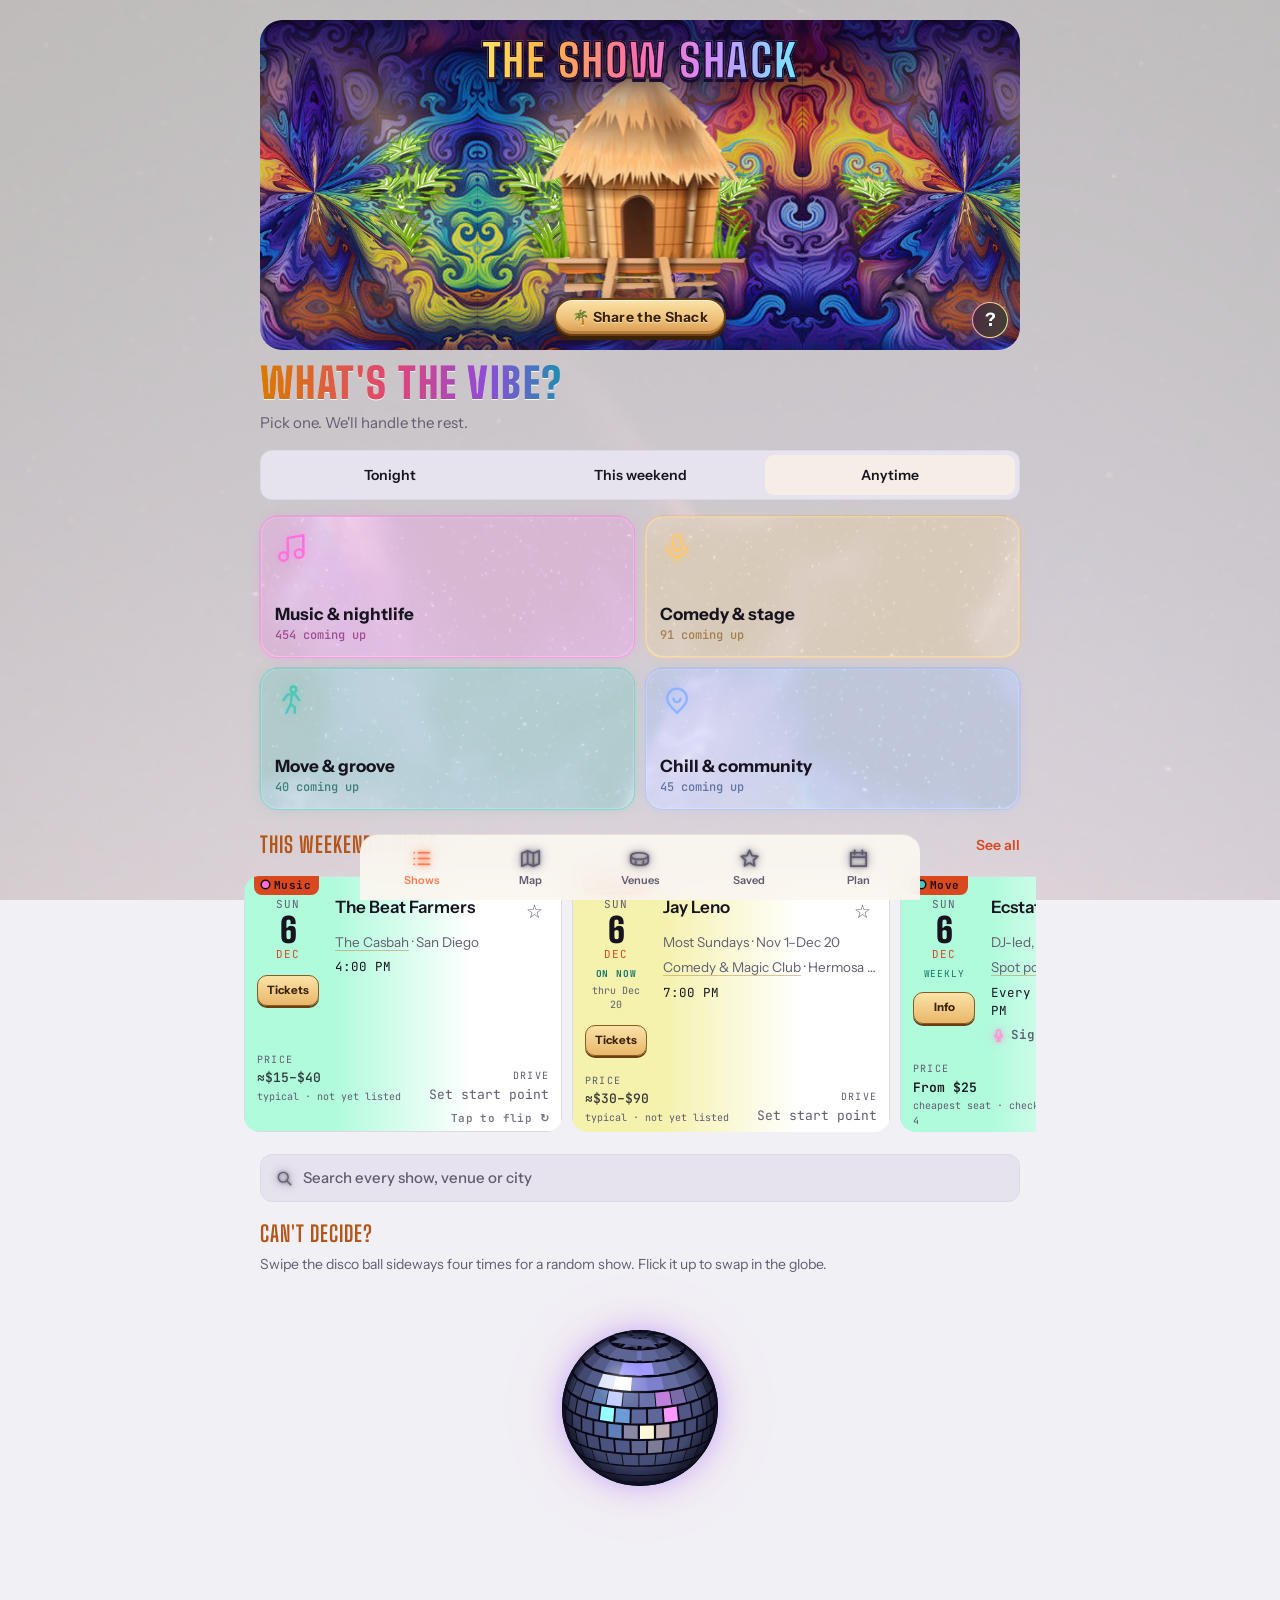
==== commit 6031f49a: "Afters hours pass: 46/52 spots now have hours, 'usually' label where sources disagree, unknowns say " ====
--- a/next.html
+++ b/next.html
@@ -198,7 +198,7 @@
 </nav>
 <script src="app.js?v=23"></script>
 <script src="b.js?v=18"></script>
-<script src="night.js?v=5"></script>
+<script src="night.js?v=6"></script>
 
 <div id="bgfx" aria-hidden="true"><canvas></canvas><div class="ovl"></div></div>
 <canvas id="nebfx" aria-hidden="true"></canvas>
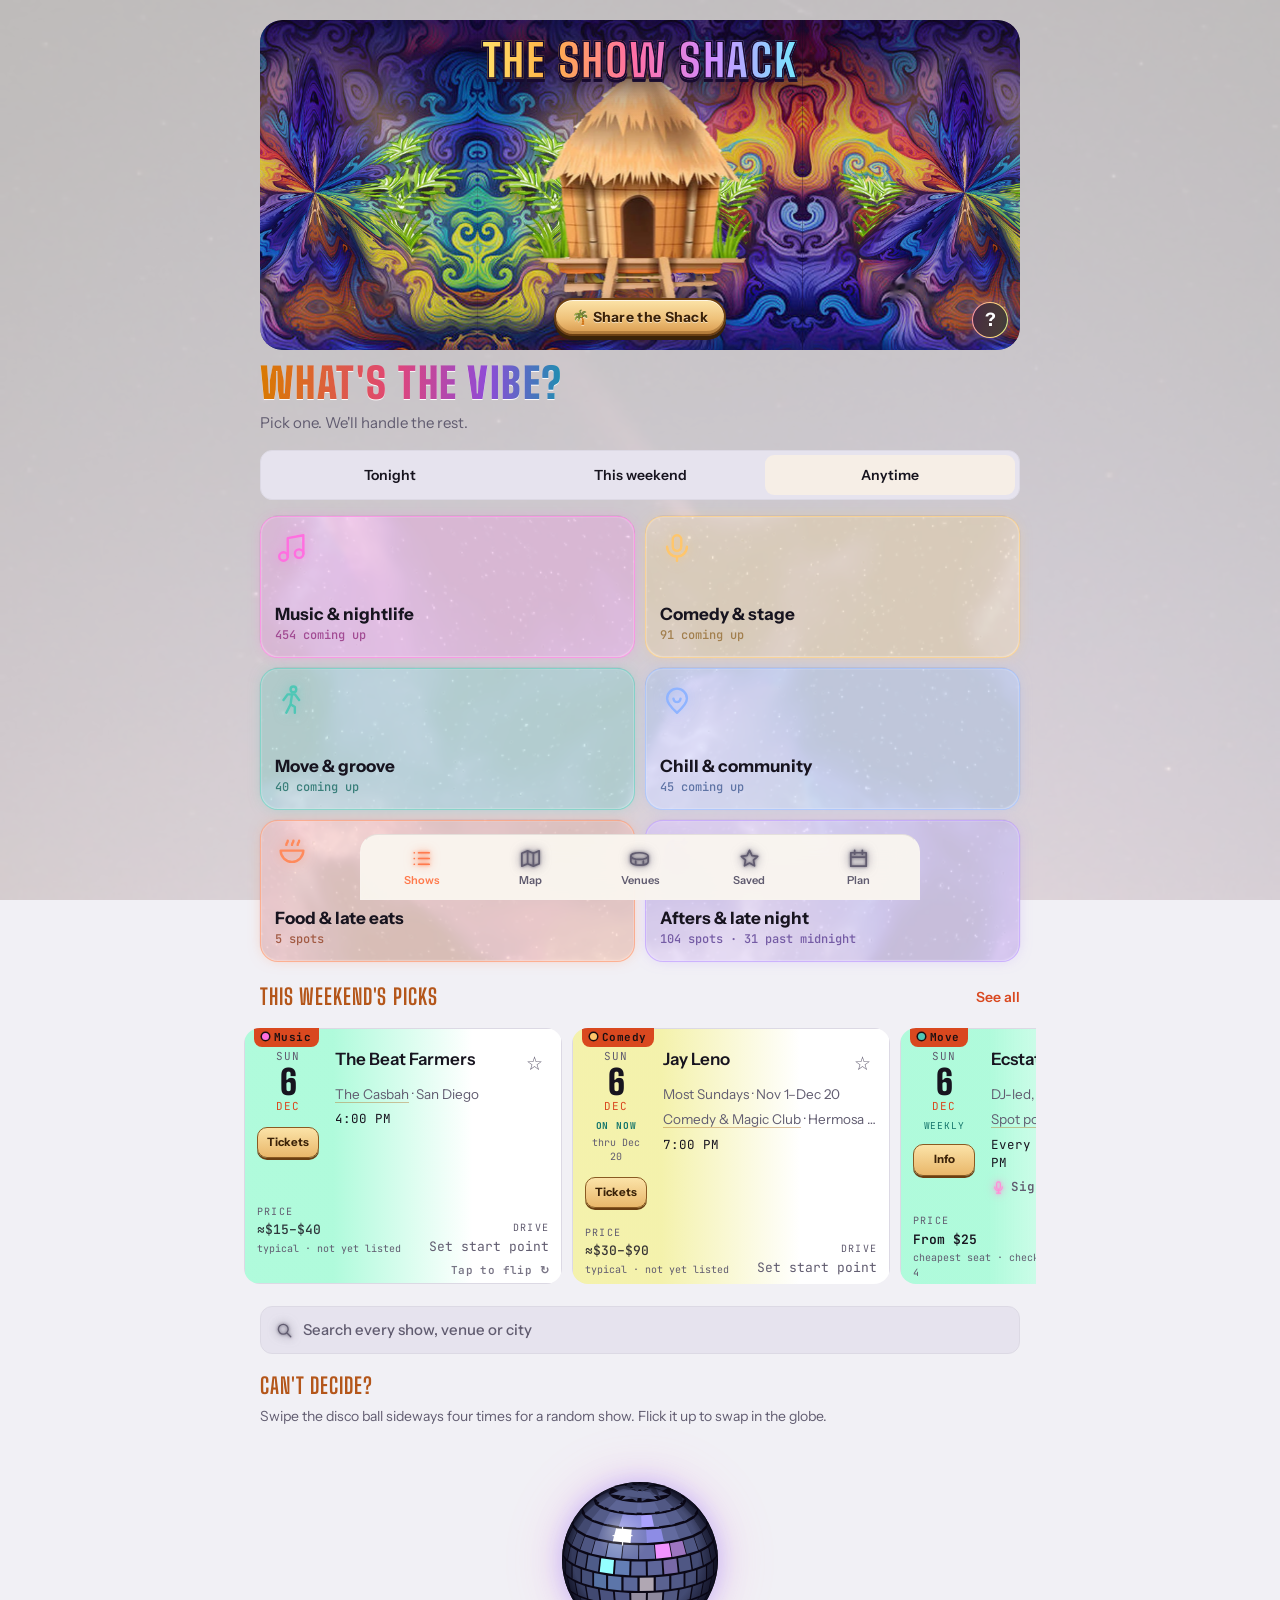
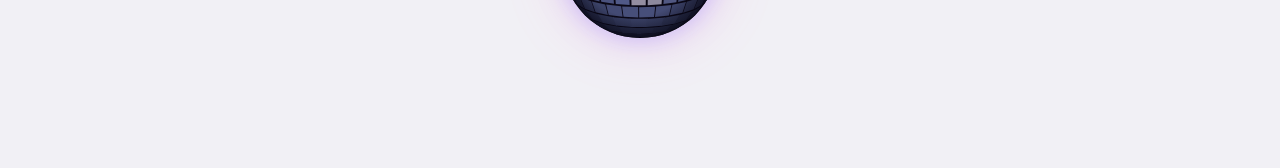
==== commit 6696799d: "Food and Afters tiles (2x3 grid) open a spots screen of place cards; beaches and stargazing move to " ====
--- a/next.html
+++ b/next.html
@@ -2,6 +2,7 @@
 <link rel="stylesheet" href="app.css?v=22">
 <link rel="stylesheet" href="b.css?v=21">
 <link rel="stylesheet" href="night.css?v=5">
+<link rel="stylesheet" href="spots.css?v=1">
 <script>window.NIGHT_BETA=true;window.NIGHT_HASH=location.hash;window.UI_B=true;document.documentElement.classList.add("ui-b");</script>
 <link rel="manifest" href="manifest.webmanifest">
 <link rel="apple-touch-icon" href="apple-touch-icon.png?v=2">
@@ -197,8 +198,9 @@
   <button type="button" data-tab="budget"><svg class="ni" viewBox="0 0 24 24" aria-hidden="true"><use href="#i-cal"/></svg>Plan</button>
 </nav>
 <script src="app.js?v=23"></script>
-<script src="b.js?v=18"></script>
-<script src="night.js?v=6"></script>
+<script src="b.js?v=19"></script>
+<script src="night.js?v=7"></script>
+<script src="spots.js?v=1"></script>
 
 <div id="bgfx" aria-hidden="true"><canvas></canvas><div class="ovl"></div></div>
 <canvas id="nebfx" aria-hidden="true"></canvas>
--- a/spots.css
+++ b/spots.css
@@ -0,0 +1,32 @@
+/* ===== Spots: Food / Afters screen, place cards, Chill spots row ===== */
+.ui-b #bSpots{display:none!important}
+.ui-b.b-spots #bSpots{display:flex!important}
+.bspots{flex-direction:column;gap:12px}
+.bsp-blurb{margin:-6px 0 0;color:var(--muted);font-size:14px}
+.bsp-note{margin:4px 0 0;color:var(--muted);font-size:12px}
+.spc-list{display:flex;flex-direction:column;gap:10px}
+
+.spc{--vc:#B48CFF;display:flex;flex-direction:column;gap:6px;padding:14px;border-radius:16px;color:var(--ink);
+  background:color-mix(in srgb,var(--vc) 12%,var(--surface));border:1px solid color-mix(in srgb,var(--vc) 45%,transparent);
+  box-shadow:0 0 14px -8px color-mix(in srgb,var(--vc) 70%,transparent)}
+.spc-top{display:flex;justify-content:space-between;align-items:center;gap:8px}
+.spc-cat{font:600 12px var(--mono);color:color-mix(in srgb,var(--vc) 70%,var(--ink));white-space:nowrap;overflow:hidden;text-overflow:ellipsis;min-width:0}
+.spc-dr{flex:none;font:600 12px var(--mono);color:var(--drive)}
+.spc h3{margin:0;font:700 18px/1.2 var(--body)}
+.spc-where{margin:0;color:var(--muted);font-size:13px}
+.spc-hrs{font:600 13px var(--mono)}
+.spc-hrs em{font-style:normal;font-weight:500;color:var(--muted)}
+.spc-hrs.none{color:var(--muted);font-weight:500}
+.spc-tags{display:flex;flex-wrap:wrap;gap:6px}
+.spc-tags i{font-style:normal;font-size:12px;padding:3px 8px;border-radius:999px;background:color-mix(in srgb,var(--vc) 18%,var(--chip))}
+.spc-act{display:flex;flex-wrap:wrap;gap:8px;margin-top:4px;align-items:center}
+.spc-act a,.spc-act .nadd{display:inline-flex;align-items:center;height:36px;padding:0 12px;border-radius:10px;font:600 13px var(--body);text-decoration:none;
+  color:var(--ink);background:var(--chip);border:1px solid var(--line);cursor:pointer}
+.spc-act .nadd{margin-left:auto;background:color-mix(in srgb,var(--vc) 30%,var(--chip));border-color:color-mix(in srgb,var(--vc) 55%,transparent)}
+
+/* chill spots: a sideways row on the Chill & community results */
+.bchill{display:flex;flex-direction:column;gap:8px;margin-bottom:6px}
+.bchill[hidden]{display:none}
+.spc-row{display:flex;gap:10px;overflow-x:auto;scroll-snap-type:x mandatory;margin:0 -16px;padding:0 16px 4px;scrollbar-width:none}
+.spc-row::-webkit-scrollbar{display:none}
+.spc-row .spc{flex:none;width:min(290px,78vw);scroll-snap-align:start}
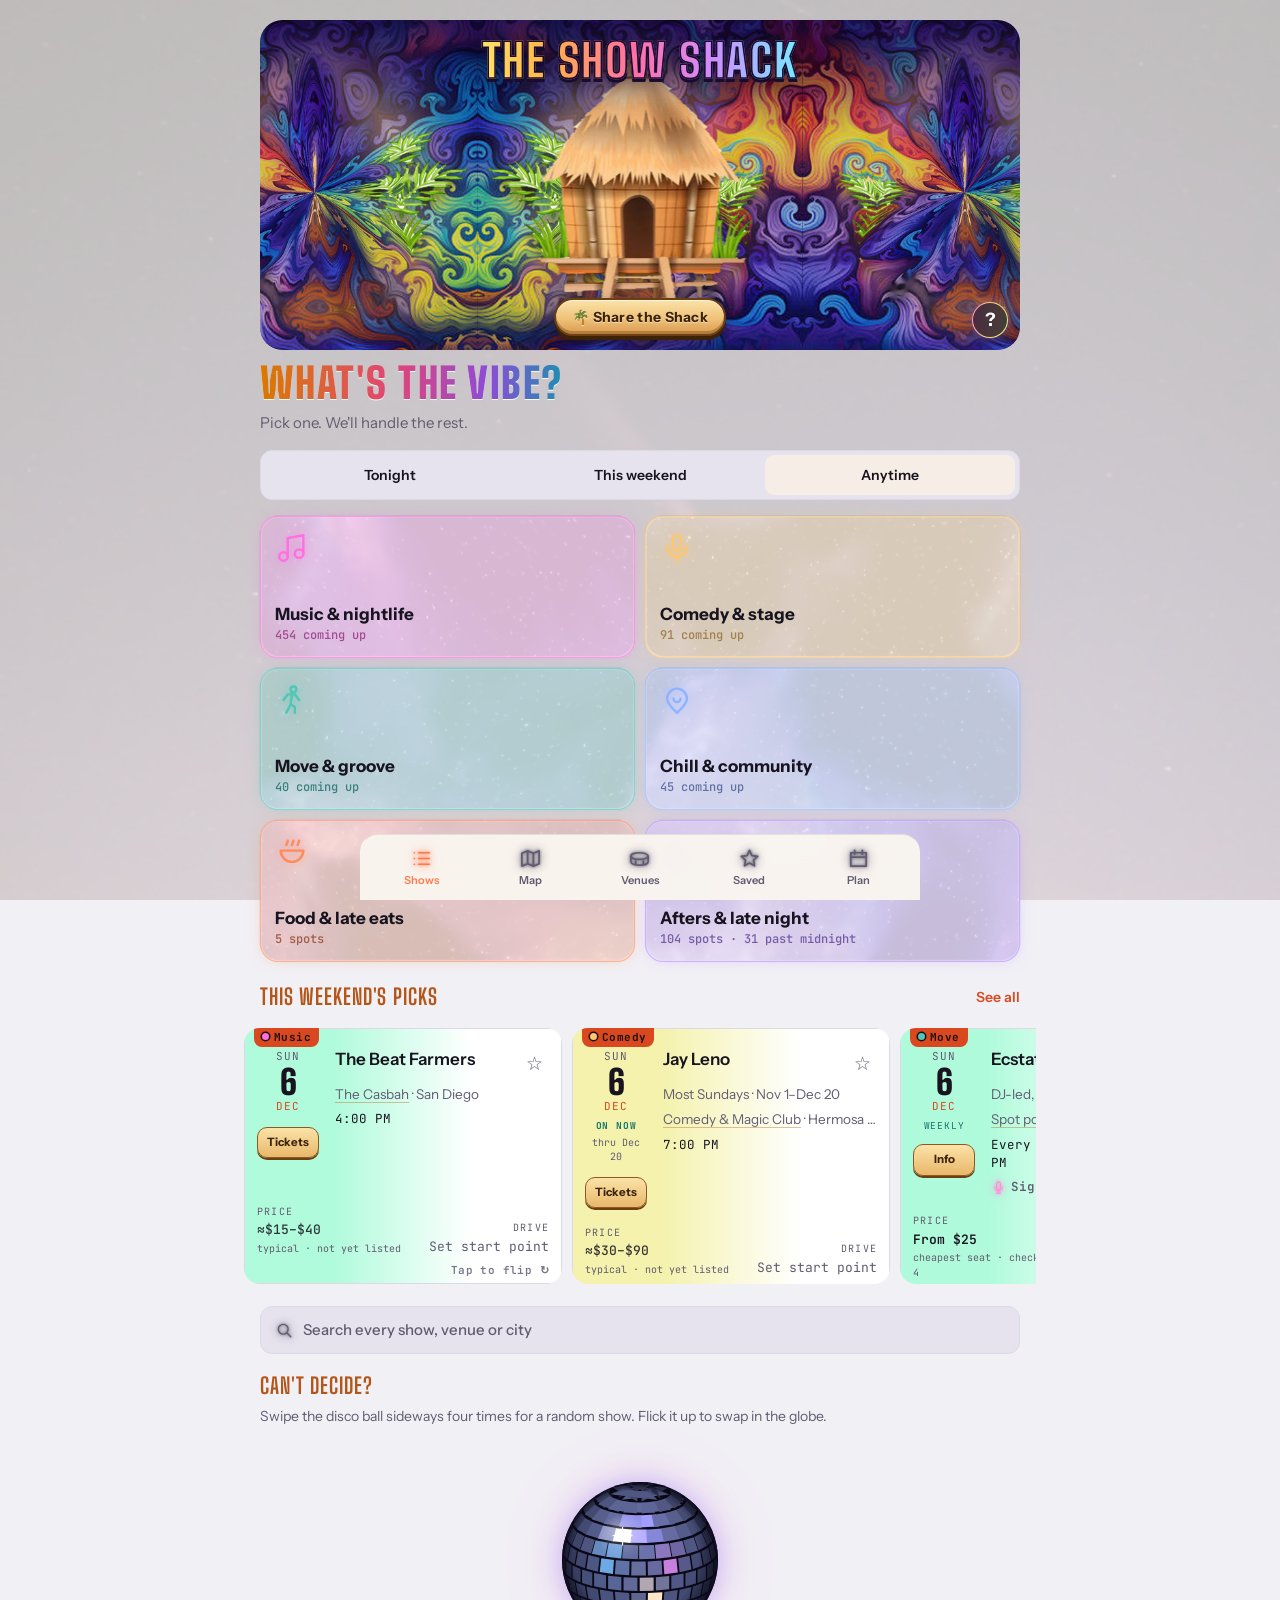
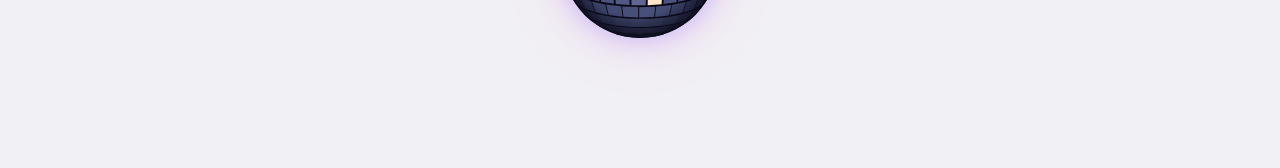
==== commit 5f58ddad: "OC beach sweep: +26 chill spots (Crescent Bay to Trestles) with closing rules; Chill row caps at 8 w" ====
--- a/next.html
+++ b/next.html
@@ -199,8 +199,8 @@
 </nav>
 <script src="app.js?v=23"></script>
 <script src="b.js?v=19"></script>
-<script src="night.js?v=7"></script>
-<script src="spots.js?v=1"></script>
+<script src="night.js?v=8"></script>
+<script src="spots.js?v=2"></script>
 
 <div id="bgfx" aria-hidden="true"><canvas></canvas><div class="ovl"></div></div>
 <canvas id="nebfx" aria-hidden="true"></canvas>
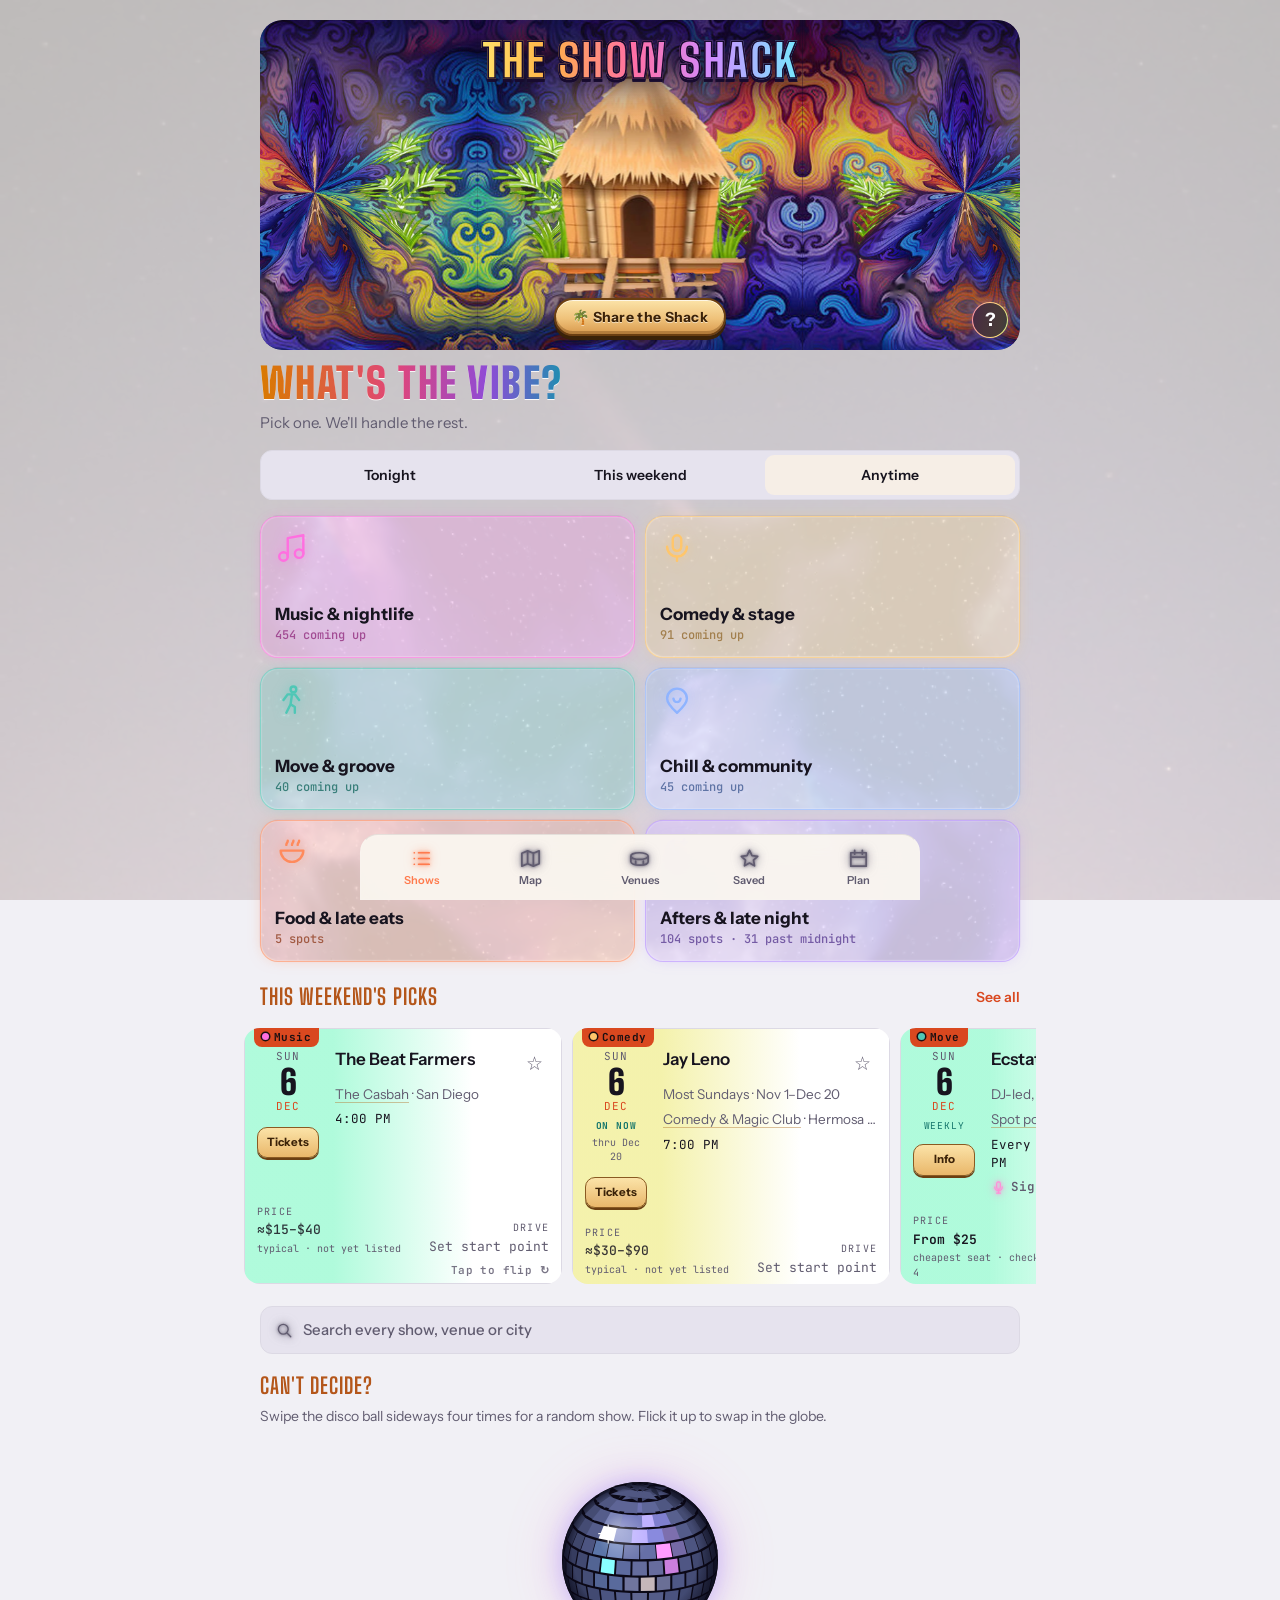
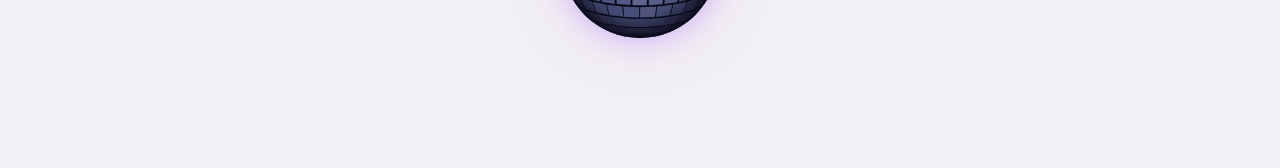
==== commit 512b7877: "Google Places hours refresh with hard free-tier limits - scripts/places_hours.py: 25 calls/run, 900/" ====
--- a/next.html
+++ b/next.html
@@ -197,9 +197,9 @@
   <button type="button" data-tab="saved"><svg class="ni" viewBox="0 0 24 24" aria-hidden="true"><path d="m12 3.5 2.6 5.4 5.9.8-4.3 4.1 1 5.8L12 16.8l-5.2 2.8 1-5.8-4.3-4.1 5.9-.8Z"/></svg>Saved</button>
   <button type="button" data-tab="budget"><svg class="ni" viewBox="0 0 24 24" aria-hidden="true"><use href="#i-cal"/></svg>Plan</button>
 </nav>
-<script src="app.js?v=23"></script>
+<script src="app.js?v=24"></script>
 <script src="b.js?v=19"></script>
-<script src="night.js?v=8"></script>
+<script src="night.js?v=9"></script>
 <script src="spots.js?v=2"></script>
 
 <div id="bgfx" aria-hidden="true"><canvas></canvas><div class="ovl"></div></div>
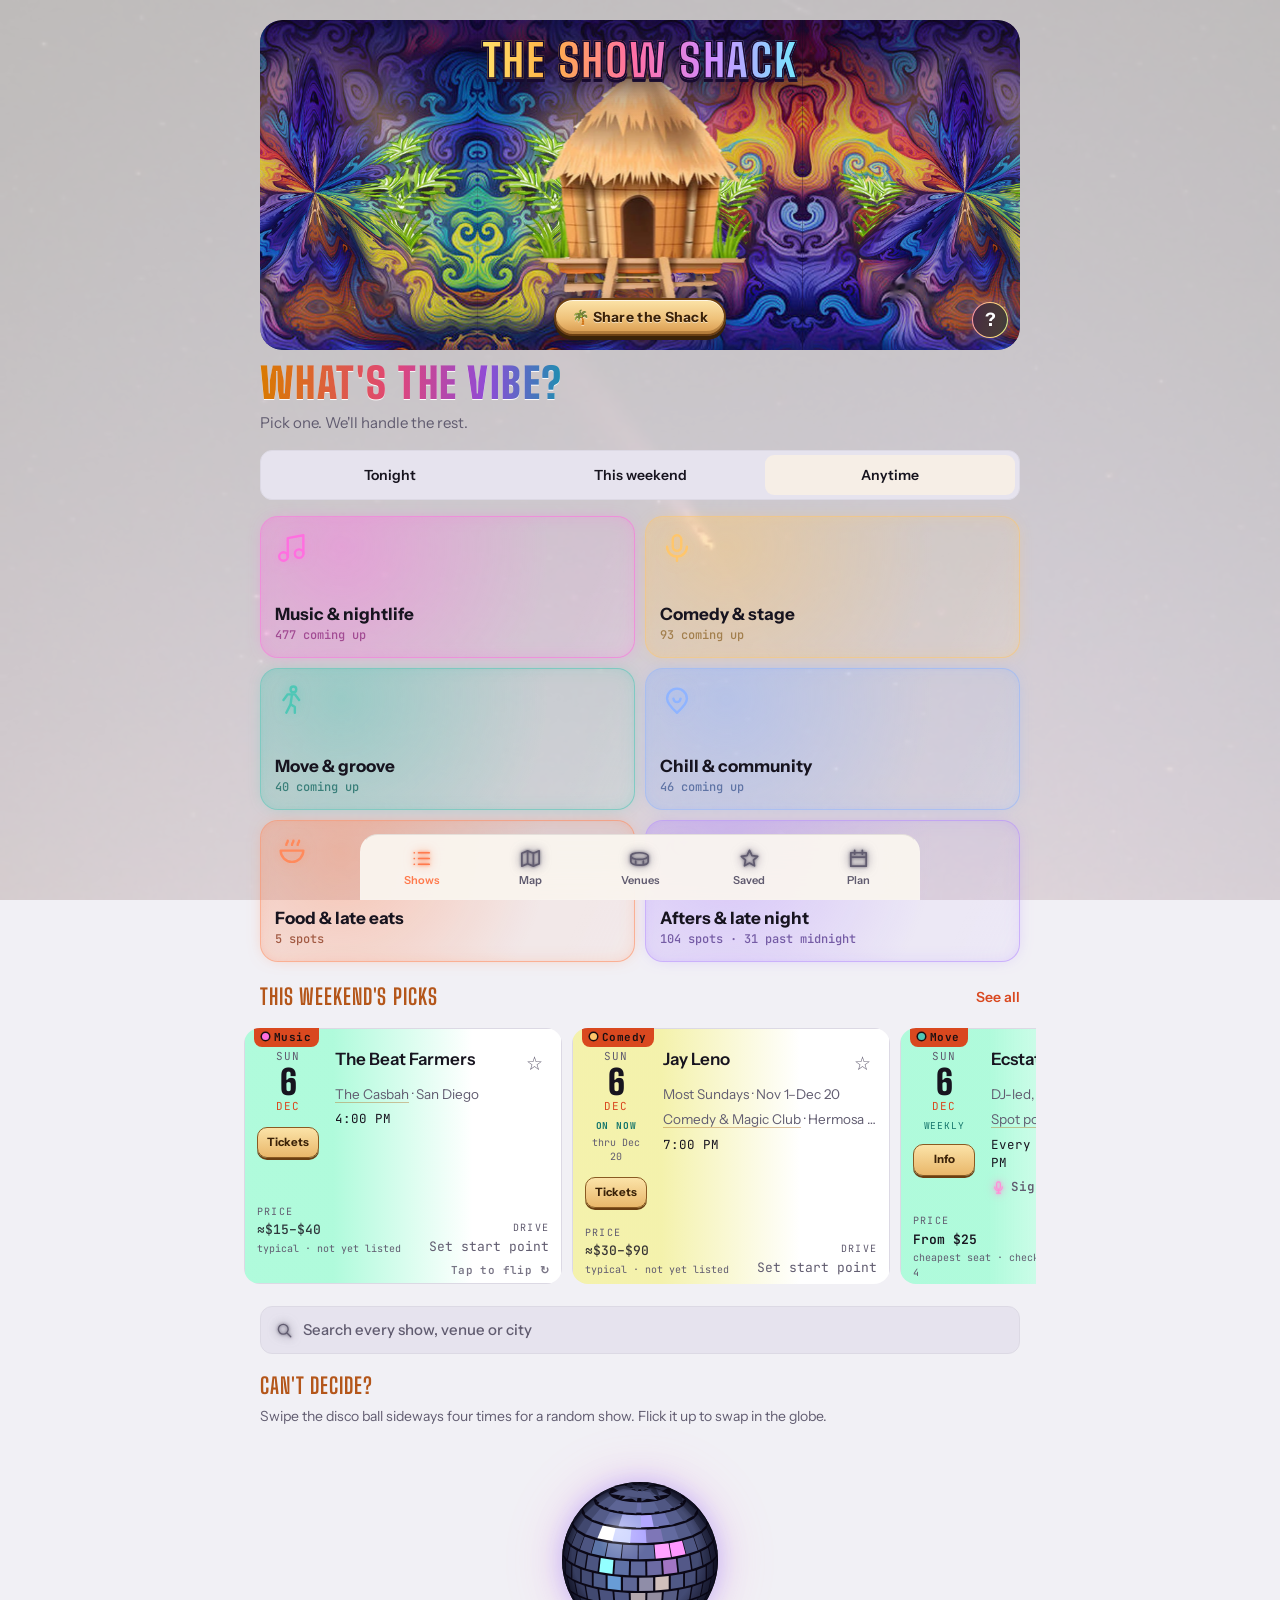
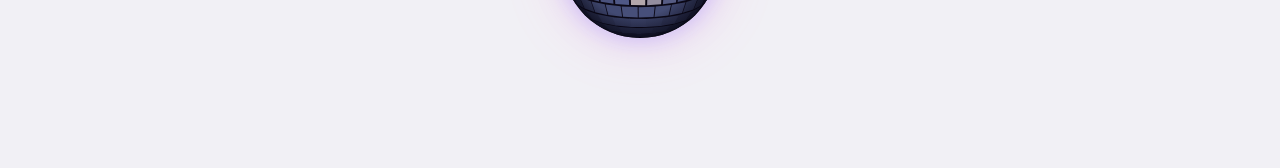
==== commit b4bb1c3c: "Vibe tiles: see-through glass onto the page sky with a soft drifting glow + sheen (CSS, no WebGL); d" ====
--- a/next.html
+++ b/next.html
@@ -2,7 +2,7 @@
 <link rel="stylesheet" href="app.css?v=22">
 <link rel="stylesheet" href="b.css?v=21">
 <link rel="stylesheet" href="night.css?v=5">
-<link rel="stylesheet" href="spots.css?v=1">
+<link rel="stylesheet" href="spots.css?v=2">
 <script>window.NIGHT_BETA=true;window.NIGHT_HASH=location.hash;window.UI_B=true;document.documentElement.classList.add("ui-b");</script>
 <link rel="manifest" href="manifest.webmanifest">
 <link rel="apple-touch-icon" href="apple-touch-icon.png?v=2">
@@ -198,7 +198,7 @@
   <button type="button" data-tab="budget"><svg class="ni" viewBox="0 0 24 24" aria-hidden="true"><use href="#i-cal"/></svg>Plan</button>
 </nav>
 <script src="app.js?v=24"></script>
-<script src="b.js?v=19"></script>
+<script src="b.js?v=20"></script>
 <script src="night.js?v=9"></script>
 <script src="spots.js?v=2"></script>
 
--- a/spots.css
+++ b/spots.css
@@ -30,3 +30,23 @@
 .spc-row{display:flex;gap:10px;overflow-x:auto;scroll-snap-type:x mandatory;margin:0 -16px;padding:0 16px 4px;scrollbar-width:none}
 .spc-row::-webkit-scrollbar{display:none}
 .spc-row .spc{flex:none;width:min(290px,78vw);scroll-snap-align:start}
+
+/* ===== vibe tiles: see-through glass onto the sky behind, with a soft drifting light inside each box ===== */
+.ui-b #nebfx{display:none!important}   /* tiles no longer paint the nebula; they show the page sky itself */
+.ui-b .btile,
+.ui-b body.nebtiles.nebok .btile{position:relative;overflow:hidden;isolation:isolate;
+  background:color-mix(in srgb,var(--vc) 8%,transparent)!important;
+  border:1px solid color-mix(in srgb,var(--vc) 60%,transparent)!important;
+  box-shadow:0 0 18px -8px color-mix(in srgb,var(--vc) 75%,transparent),inset 0 0 22px -12px color-mix(in srgb,var(--vc) 80%,transparent)!important}
+.ui-b .btile>*{position:relative;z-index:1}
+.ui-b .btile b{text-shadow:0 1px 6px rgba(0,0,0,.35)}
+.ui-b .btile::before{content:"";position:absolute;z-index:0;inset:-45%;pointer-events:none;
+  background:radial-gradient(circle at 35% 35%,color-mix(in srgb,var(--vc) 38%,transparent) 0,transparent 42%);
+  animation:btglow 11s ease-in-out infinite alternate;animation-delay:var(--d,0s)}
+.ui-b .btile::after{content:"";position:absolute;z-index:0;inset:0;pointer-events:none;
+  background:linear-gradient(115deg,transparent 35%,rgba(255,255,255,.16) 50%,transparent 65%);background-size:260% 100%;
+  animation:btsheen 9s ease-in-out infinite;animation-delay:var(--d,0s)}
+.ui-b .btile:nth-child(2){--d:-2s}.ui-b .btile:nth-child(3){--d:-4s}.ui-b .btile:nth-child(4){--d:-6s}.ui-b .btile:nth-child(5){--d:-8s}.ui-b .btile:nth-child(6){--d:-10s}
+@keyframes btglow{0%{transform:translate(-12%,-8%)}50%{transform:translate(18%,12%)}100%{transform:translate(-4%,22%)}}
+@keyframes btsheen{0%,55%{background-position:130% 0}85%,100%{background-position:-30% 0}}
+@media (prefers-reduced-motion:reduce){.ui-b .btile::before,.ui-b .btile::after{animation:none}}
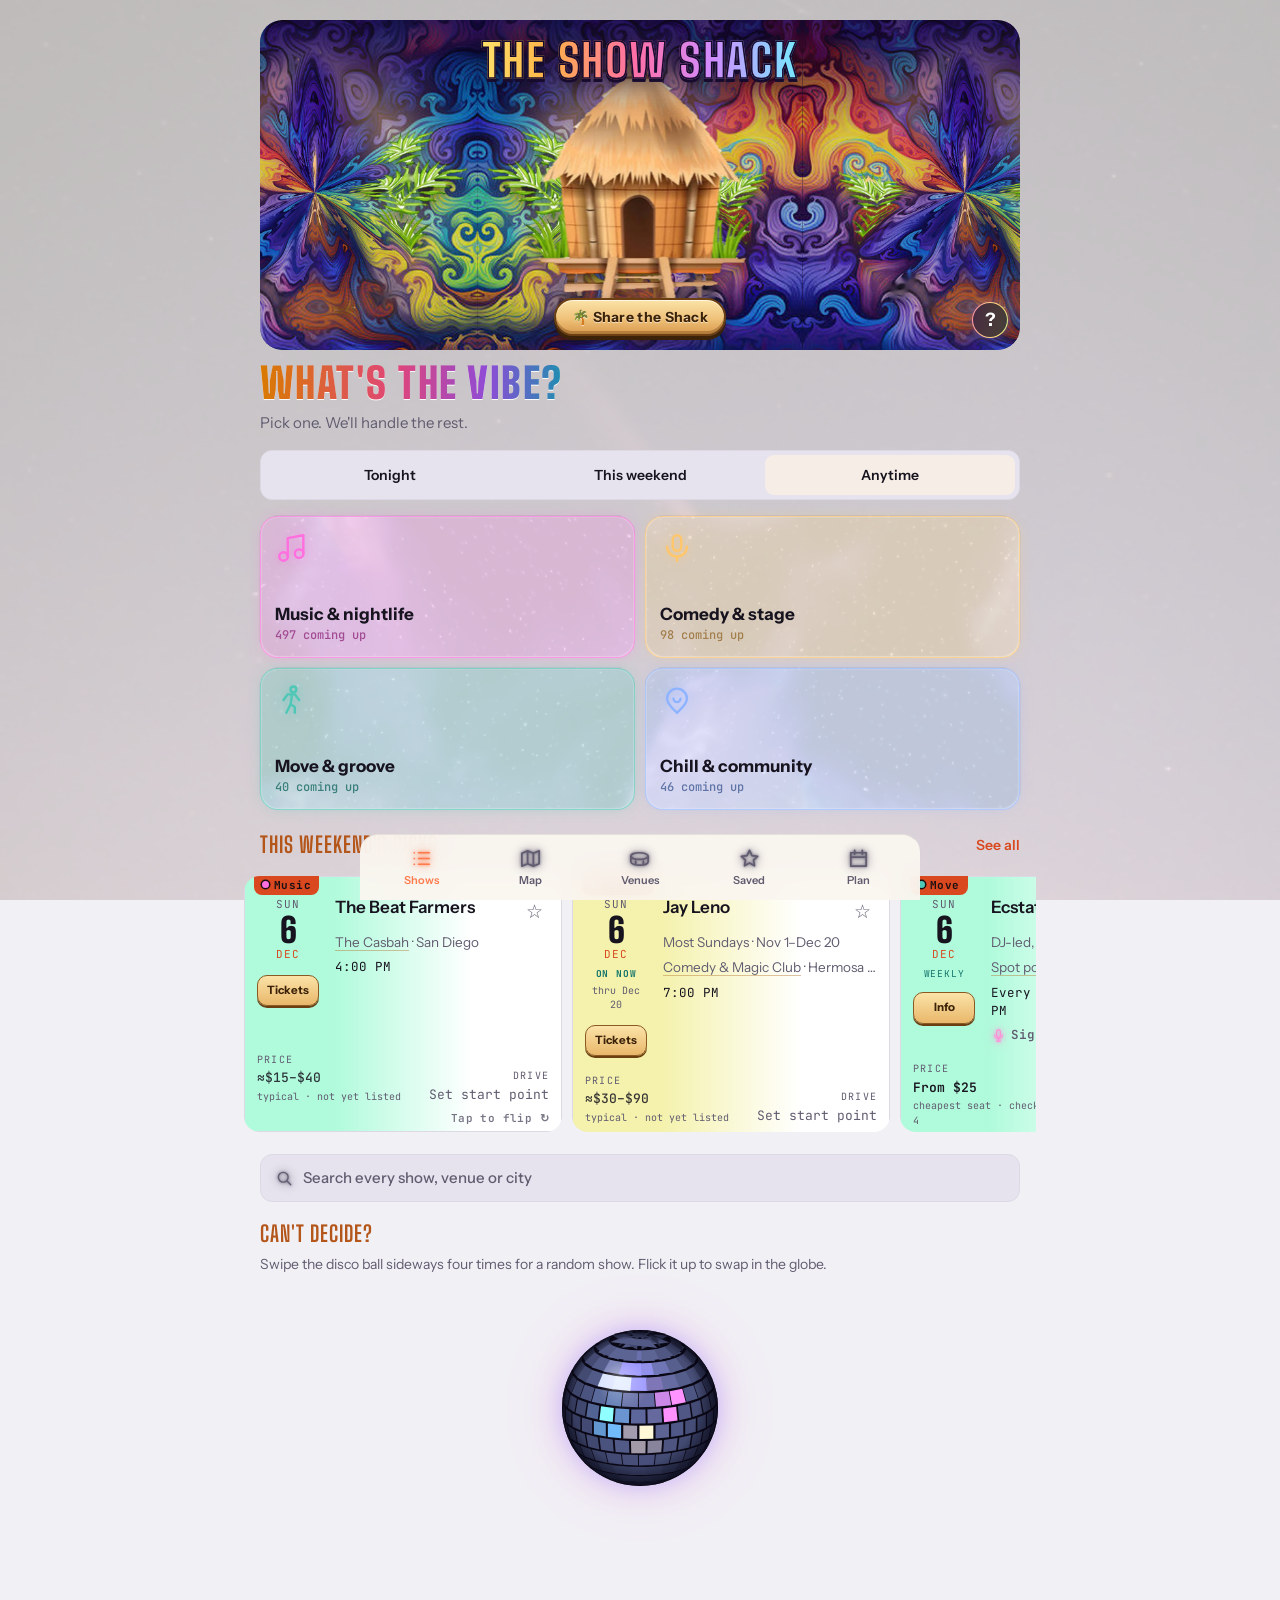
==== commit 212e148e: "Real drive times and Google venue details" ====
--- a/next.html
+++ b/next.html
@@ -1,8 +1,7 @@
 <!doctype html><html><head><meta charset=utf8><meta name=viewport content="width=device-width,initial-scale=1,viewport-fit=cover"><style>:root{color-scheme:light;box-sizing:border-box;padding-top:env(safe-area-inset-top,0px);padding-bottom:env(safe-area-inset-bottom,0px)}html{scroll-padding-top:env(safe-area-inset-top,0px)}body{margin:0;padding:0;font:14px -apple-system,BlinkMacSystemFont,sans-serif;background:#fff;color:#000}img{max-width:100%}[hidden]:not([hidden=until-found i]){display:none!important}</style><title>The Show Shack</title>
-<link rel="stylesheet" href="app.css?v=22">
+<link rel="stylesheet" href="app.css?v=23">
 <link rel="stylesheet" href="b.css?v=21">
-<link rel="stylesheet" href="night.css?v=5">
-<link rel="stylesheet" href="spots.css?v=2">
+<link rel="stylesheet" href="night.css?v=4">
 <script>window.NIGHT_BETA=true;window.NIGHT_HASH=location.hash;window.UI_B=true;document.documentElement.classList.add("ui-b");</script>
 <link rel="manifest" href="manifest.webmanifest">
 <link rel="apple-touch-icon" href="apple-touch-icon.png?v=2">
@@ -198,9 +197,8 @@
   <button type="button" data-tab="budget"><svg class="ni" viewBox="0 0 24 24" aria-hidden="true"><use href="#i-cal"/></svg>Plan</button>
 </nav>
 <script src="app.js?v=24"></script>
-<script src="b.js?v=20"></script>
-<script src="night.js?v=9"></script>
-<script src="spots.js?v=2"></script>
+<script src="b.js?v=19"></script>
+<script src="night.js?v=4"></script>
 
 <div id="bgfx" aria-hidden="true"><canvas></canvas><div class="ovl"></div></div>
 <canvas id="nebfx" aria-hidden="true"></canvas>
@@ -210,4 +208,5 @@
 
 <script src="disco.js?v=4"></script>
 <script src="nebula.js?v=12"></script>
+<script src="google.js?v=1"></script>
 </body></html>
--- a/app.css
+++ b/app.css
@@ -606,3 +606,14 @@
 body.neb .vcard .vf .vopen span,body.neb .vcard .vf .vopen small{color:#DCD2F2;text-shadow:0 1px 2px rgba(0,0,0,.9)}
 body.neb .vcard .vf .vpin{opacity:.7}
 body.neb .vcard .vf .bvibe{color:#EDE6FF;opacity:1;text-shadow:0 1px 3px rgba(0,0,0,.9)}
+
+/* Google venue details (google.js) */
+.gplace{min-height:1px}
+.gplace:not(:empty){margin:6px 0 2px;display:grid;gap:4px;font-size:13px}
+.gp-row{display:flex;flex-wrap:wrap;align-items:center;gap:4px}
+.gp-star{font-weight:600;color:var(--bee)}
+.gp-mut,.gp-dot{color:var(--muted)}
+.gp-warn{color:var(--sold,#C0392B);font-weight:600}
+.gp-links{display:flex;flex-wrap:wrap;gap:12px}
+.gp-links a{color:inherit;font-weight:600}
+.gp-src{font-size:11px;color:var(--muted)}
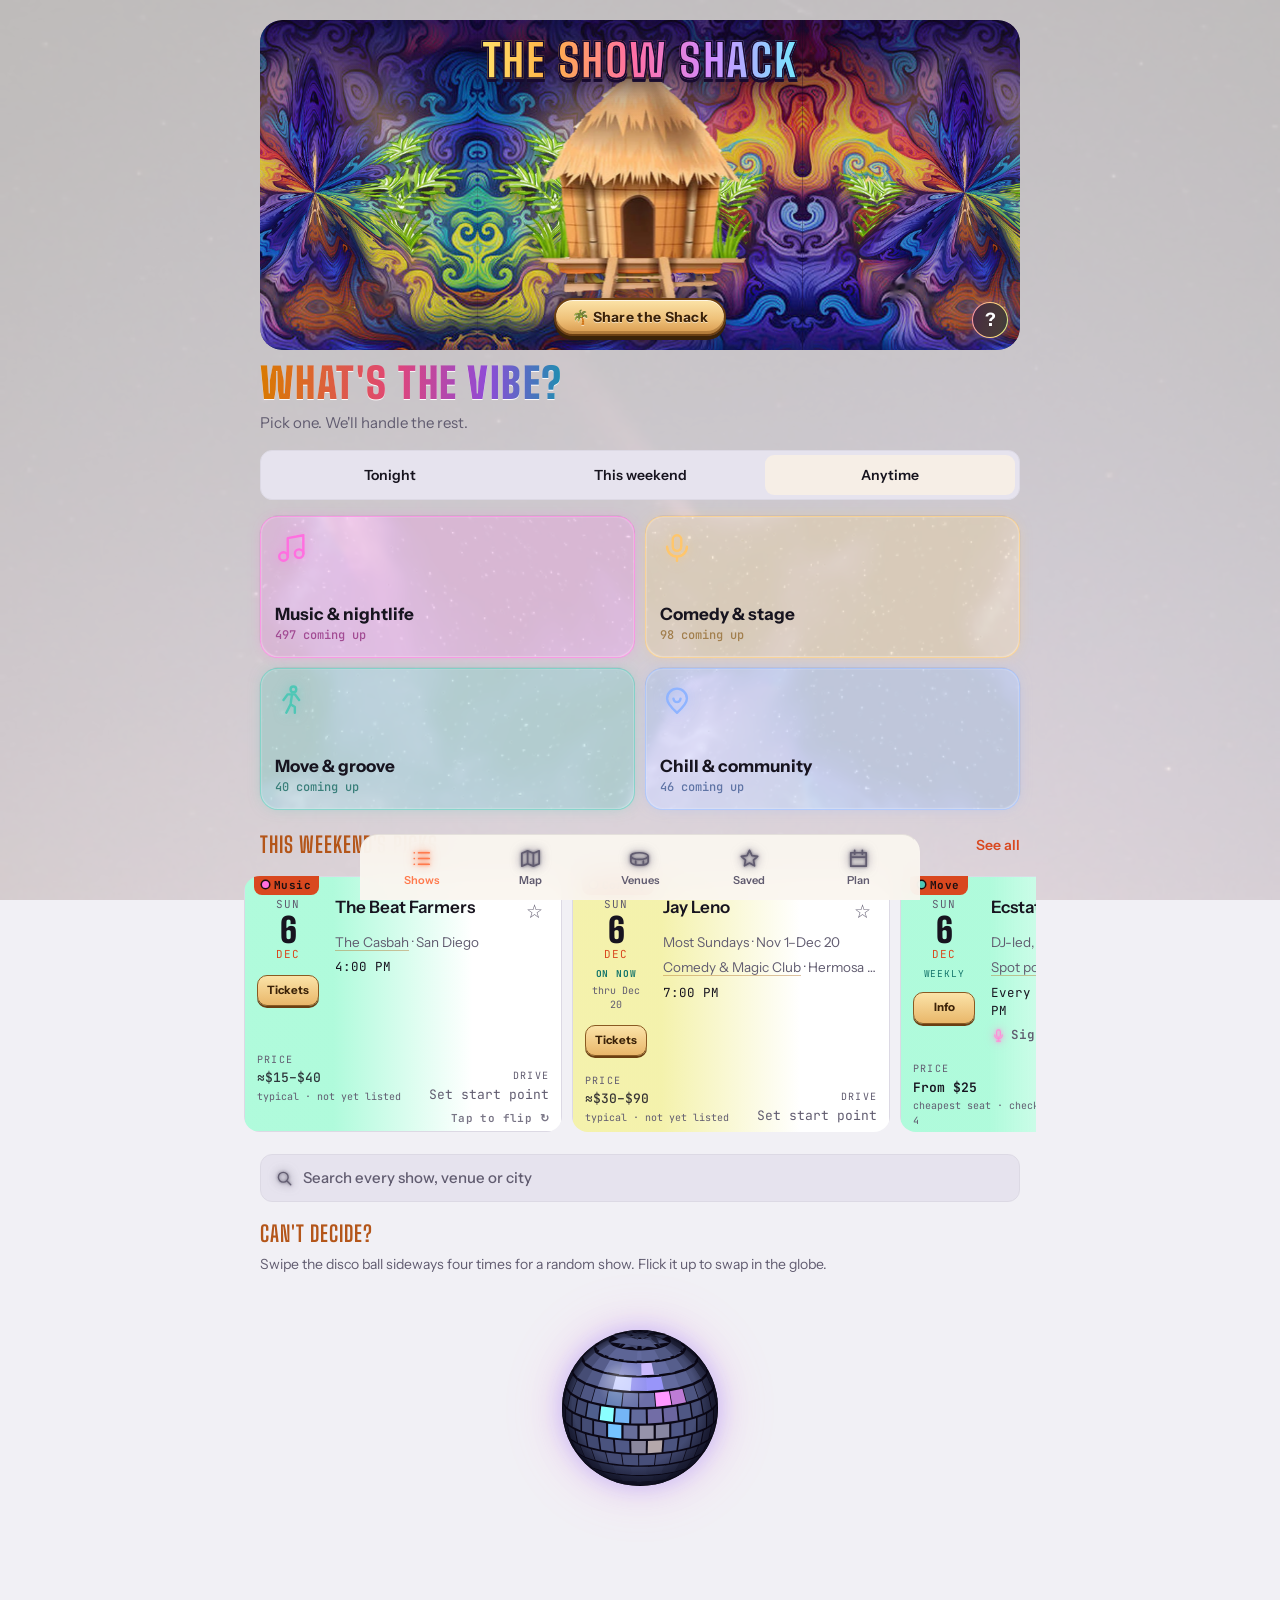
==== commit afe8b99e: "Per-visit limits on Google lookups" ====
--- a/next.html
+++ b/next.html
@@ -208,5 +208,5 @@
 
 <script src="disco.js?v=4"></script>
 <script src="nebula.js?v=12"></script>
-<script src="google.js?v=1"></script>
+<script src="google.js?v=2"></script>
 </body></html>
